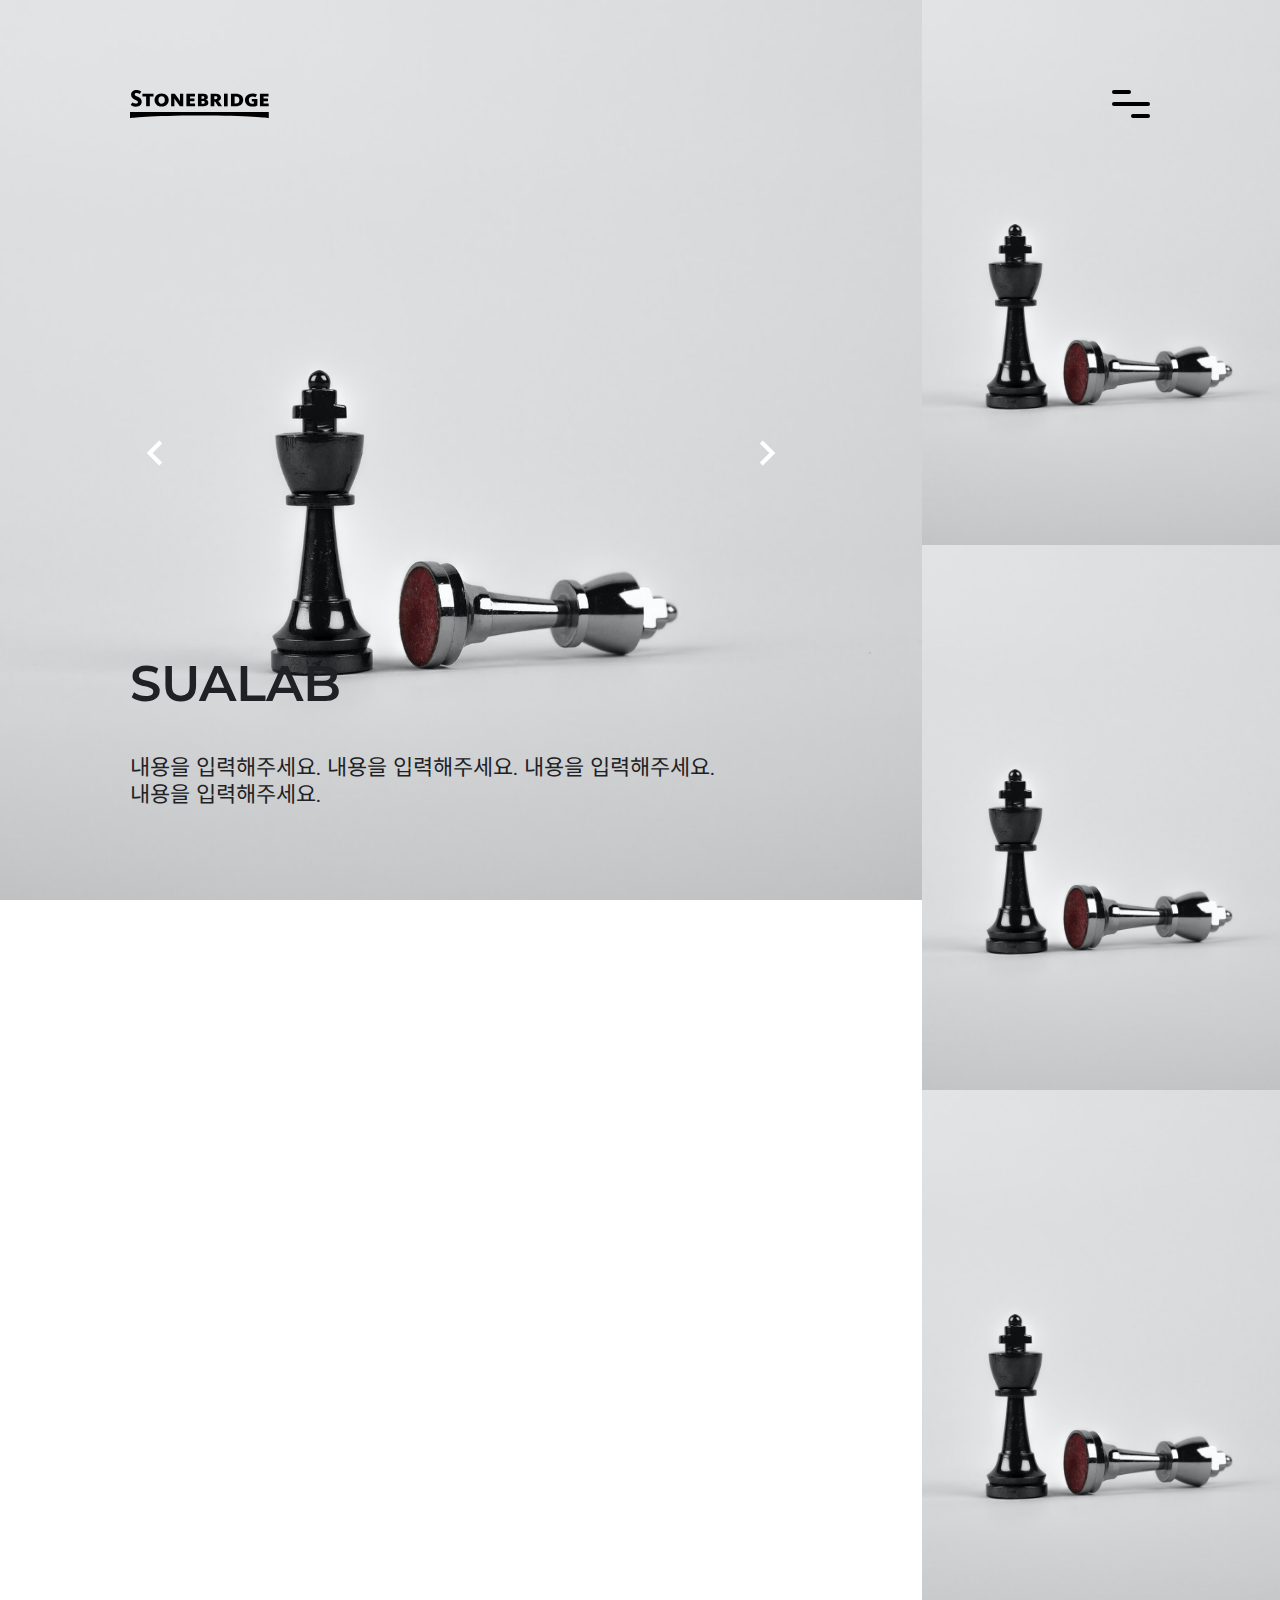
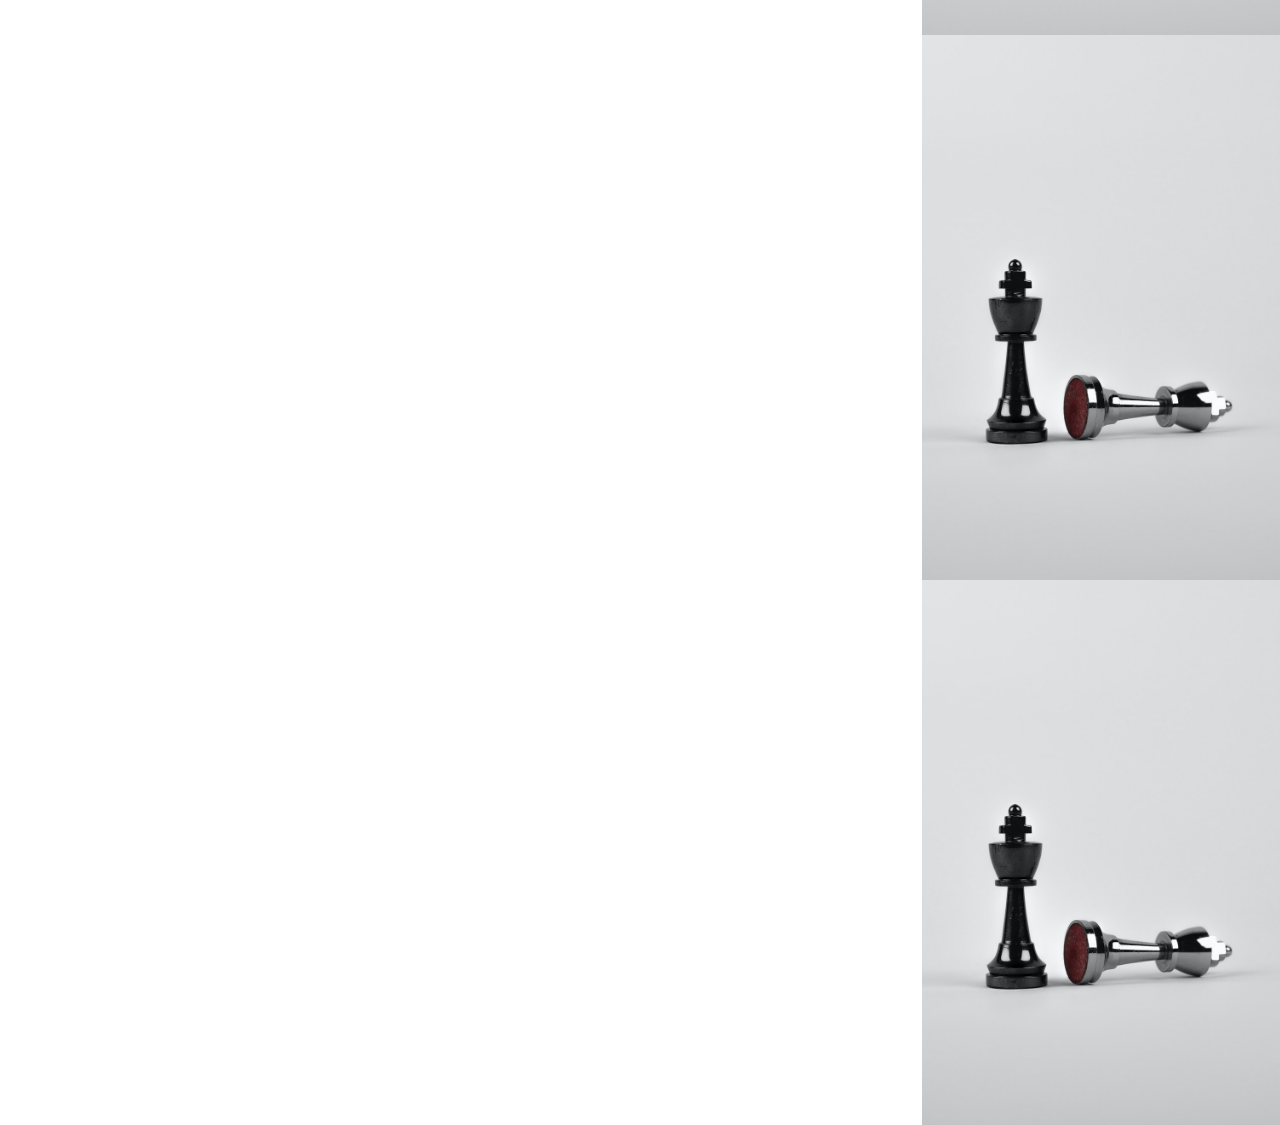
==== index.html @ 0da57773 "Add files via upload" ====
<!DOCTYPE html>
<html lang="en">

<head>
    <meta charset="UTF-8">
    <meta http-equiv="X-UA-Compatible" content="IE=edge">
    <meta name="viewport" content="width=device-width, initial-scale=1.0">
    <title>:: Stonebridge ::</title>
    <!-- font -->
    <link rel="preconnect" href="https://fonts.googleapis.com">
    <link rel="preconnect" href="https://fonts.gstatic.com" crossorigin>
    <link href="https://fonts.googleapis.com/css2?family=Montserrat:ital,wght@0,100;0,200;0,300;0,400;0,500;0,600;0,700;0,800;0,900;1,100;1,200;1,300;1,400;1,500;1,600;1,700;1,800&display=swap" rel="stylesheet">
    <!-- icon -->
    <link href="https://fonts.googleapis.com/css?family=Material+Icons|Material+Icons+Outlined|Material+Icons+Two+Tone|Material+Icons+Round|Material+Icons+Sharp" rel="stylesheet">
    <!-- CSS -->
    <link rel="stylesheet" href="css/default.css">
    <link rel="stylesheet" href="css/common.css">
    <link rel="stylesheet" href="css/style.css">
    <link rel="stylesheet" href="css/media.css">
    <!-- jQuery CDN -->
    <script src="https://ajax.googleapis.com/ajax/libs/jquery/3.4.1/jquery.min.js"></script>
    <script src="js/jquery-ui.min.js"></script>
    <script src="js/main.js"></script>
    <!-- Swiper CDN -->
    <link rel="stylesheet" href="plugin/swiper/swiper.min.css" />
</head>

<body>
    <div class="wrap light-mode">
        <div id="headers"></div>
        <div id="main">
            <div class="fixed-slide swiper-container common-box">
                <div class="swiper-container">
                    <div class="swiper-wrapper">
                        <div class="swiper-slide">
                            <img src="img/mockup_img2.jpg" alt="">
                            <div class="ani-tit">
                                <h1>SUALAB</h1>
                                <p>내용을 입력해주세요. 내용을 입력해주세요. 내용을 입력해주세요. 내용을 입력해주세요.</p>
                            </div>
                            <!-- end ani-tit-->
                        </div>
                        <div class="swiper-slide">
                            <img src="img/mockup_img2.jpg" alt="">
                            <div class="ani-tit">
                                <h1>SUALAB</h1>
                                <p>내용을 입력해주세요. 내용을 입력해주세요. 내용을 입력해주세요. 내용을 입력해주세요.</p>
                            </div>
                            <!-- end ani-tit-->
                        </div>
                        <div class="swiper-slide">
                            <img src="img/mockup_img2.jpg" alt="">
                            <div class="ani-tit">
                                <h1>SUALAB</h1>
                                <p>내용을 입력해주세요. 내용을 입력해주세요. 내용을 입력해주세요. 내용을 입력해주세요.</p>
                            </div>
                            <!-- end ani-tit-->
                        </div>
                        <div class="swiper-slide">
                            <img src="img/mockup_img2.jpg" alt="">
                            <div class="ani-tit">
                                <h1>SUALAB</h1>
                                <p>내용을 입력해주세요. 내용을 입력해주세요. 내용을 입력해주세요. 내용을 입력해주세요.</p>
                            </div>
                            <!-- end ani-tit-->
                        </div>
                        <div class="swiper-slide">
                            <img src="img/mockup_img2.jpg" alt="">
                            <div class="ani-tit">
                                <h1>SUALAB</h1>
                                <p>내용을 입력해주세요. 내용을 입력해주세요. 내용을 입력해주세요. 내용을 입력해주세요.</p>
                            </div>
                            <!-- end ani-tit-->
                        </div>
                    </div>
                    <!-- end swiper-wrapper -->
                    <div class="swiper-button-next"><i class="material-icons">navigate_next</i></div>
                    <div class="swiper-button-prev"><i class="material-icons">chevron_left</i></div>
                    <div class="swiper-pagination"></div>
                </div>
                <!-- end swiper-container -->
            </div>
            <!-- end fixed-slide -->
            <div class="card-news common-box">
                <div class="update-card">
                    <a class="thum-news" href="news_detail.html"><img src="img/mockup_img2.jpg" alt=""></a>
                    <div class="thum-txt">
                        <h1>제목을 입력해주세요. 제목을 입력해주세요. 제목을 입력해주세요. 제목을 입력해주세요.</h1>
                        <p>News - Jun 23, 2021</p>
                    </div>
                    <!-- end thum-txt -->
                </div>
                <!-- end update-card -->
                <div class="update-card">
                    <a class="thum-news" href="news_detail.html"><img src="img/mockup_img2.jpg" alt=""></a>
                    <div class="thum-txt">
                        <h1>제목을 입력해주세요. 제목을 입력해주세요. 제목을 입력해주세요. 제목을 입력해주세요.</h1>
                        <p>News - Jun 23, 2021</p>
                    </div>
                    <!-- end thum-txt -->
                </div>
                <!-- end update-card -->
                <div class="update-card">
                    <a class="thum-news" href="news_detail.html"><img src="img/mockup_img2.jpg" alt=""></a>
                    <div class="thum-txt">
                        <h1>제목을 입력해주세요. 제목을 입력해주세요. 제목을 입력해주세요. 제목을 입력해주세요.</h1>
                        <p>News - Jun 23, 2021</p>
                    </div>
                    <!-- end thum-txt -->
                </div>
                <!-- end update-card -->
                <div class="update-card">
                    <a class="thum-news" href="news_detail.html"><img src="img/mockup_img2.jpg" alt=""></a>
                    <div class="thum-txt">
                        <h1>제목을 입력해주세요. 제목을 입력해주세요. 제목을 입력해주세요. 제목을 입력해주세요.</h1>
                        <p>News - Jun 23, 2021</p>
                    </div>
                    <!-- end thum-txt -->
                </div>
                <!-- end update-card -->
                <div class="update-card">
                    <a class="thum-news" href="news_detail.html"><img src="img/mockup_img2.jpg" alt=""></a>
                    <div class="thum-txt">
                        <h1>제목을 입력해주세요. 제목을 입력해주세요. 제목을 입력해주세요. 제목을 입력해주세요.</h1>
                        <p>News - Jun 23, 2021</p>
                    </div>
                    <!-- end thum-txt -->
                </div>
                <!-- end update-card -->
            </div>
            <!-- end card-news -->
        </div>
    </div>
    <!-- end wrap -->
    <script src="https://unpkg.com/swiper/swiper-bundle.min.js"></script>
    <script>
        $(function() {
            var swiper = new Swiper(".swiper-container", {
                speed: 1000,
                autoplay: {
                    delay: 3000,
                    disableOnInteraction: false,
                },
                pagination: {
                    el: ".swiper-pagination",
                },
                slidesPerView: 1,
                loop: true,
                navigation: {
                    nextEl: ".swiper-button-next",
                    prevEl: ".swiper-button-prev",
                },
                breakpoints: {
                    320: {
                        direction: "horizontal",
                    },
                    1200: {
                        direction: "vertical",
                    }
                }
            });


        });
    </script>
</body>

</html>
---- css/default.css ----
/* default.css */


/*
font-family: 'Montserrat', sans-serif;
font-family: 'Spoqa Han Sans Neo', 'sans-serif';
*/


/*
400px == 41.861rem;
30px == 6.977rem;
23px == 5.349rem;
22px == 5.117rem;
20px == 4.739rem;
19px == 4.419rem;
18px == 4.189rem;
16px == 3.721rem;
14px == 3.256rem;
12px == 2.791rem;
*/

@font-face {
    font-family: 'Spoqa Han Sans Neo';
    font-weight: 700;
    src: url('/font/SpoqaHanSansNeo-Bold.woff') format('woff');
    src: url('/font/SpoqaHanSansNeo-Bold.woff2') format('woff2');
}

@font-face {
    font-family: 'Spoqa Han Sans Neo';
    font-weight: 500;
    src: url('/font/SpoqaHanSansNeo-Medium.woff') format('woff');
    src: url('/font/SpoqaHanSansNeo-Medium.woff2') format('woff2');
}

@font-face {
    font-family: 'Spoqa Han Sans Neo';
    font-weight: 400;
    src: url('/font/SpoqaHanSansNeo-Regular.woff') format('woff');
    src: url('/font/SpoqaHanSansNeo-Regular.woff2') format('woff2');
}

@font-face {
    font-family: 'Spoqa Han Sans Neo';
    font-weight: 300;
    src: url('/font/SpoqaHanSansNeo-Light.woff') format('woff');
    src: url('/font/SpoqaHanSansNeo-Light.woff2') format('woff2');
}

@font-face {
    font-family: 'Spoqa Han Sans Neo';
    font-weight: 100;
    src: url('/font/SpoqaHanSansNeo-Thin.woff') format('woff');
    src: url('/font/SpoqaHanSansNeo-Thin.woff2') format('woff2');
}

* {
    margin: 0;
    padding: 0;
    box-sizing: border-box;
    font-family: 'Montserrat', 'Spoqa Han Sans Neo', sans-serif;
    font-weight: 400;
    font-style: normal;
}

html,
body {
    font-size: 62.5%;
}

body {
    height: 100%;
}

.hidden {
    overflow: hidden;
}

.wrap {
    height: 100%;
}

ul {
    list-style-type: none;
}

a {
    text-decoration: none;
    color: #000;
    outline: none;
}

button {
    display: inline-block;
    vertical-align: middle;
    cursor: pointer;
    background: transparent;
    border: none;
}

input[type="button"] {
    cursor: pointer;
}

input[type="text"],
input[type="password"],
input[type="email"],
input[type="search"],
input[type="image"],
input[type="tel"],
input[type="button"],
input[type="submit"],
textarea {
    -webkit-appearance: none;
    -webkit-border-radius: 0;
    outline: none;
}

input[type="text"]::placeholder,
input[type="tel"]::placeholder {
    color: #868d96;
}

table {
    border-collapse: collapse;
    width: 100%;
    margin: 0 auto;
}

select {
    /*ios대응*/
    -webkit-appearance: none;
    -moz-appearance: none;
    appearance: none;
    /* background: url("../img/select_arrow.png") no-repeat 95% 50%; */
    outline: none;
}

select::-ms-expand {
    /* 기존 화살표 없애기 */
    display: none;
}


/* align */

.align-left {
    text-align: left !important;
}

.align-center {
    text-align: center !important;
}

.align-right {
    text-align: right !important;
}

.align-middle {
    vertical-align: middle !important;
}

.align-top {
    vertical-align: top !important;
}

.align-bottom {
    vertical-align: bottom !important;
}


/* display */

.block {
    display: block
}

.in-block {
    display: inline-block;
}


/* width */

.width-10 {
    width: 10% !important;
}

.width-15 {
    width: 15% !important;
}

.width-20 {
    width: 20% !important;
}

.width-25 {
    width: 25% !important;
}

.width-30 {
    width: 30% !important;
}

.width-35 {
    width: 35% !important;
}

.width-40 {
    width: 40% !important;
}

.width-45 {
    width: 45% !important;
}

.width-50 {
    width: 50% !important;
}

.width-55 {
    width: 55% !important;
}

.width-60 {
    width: 60% !important;
}

.width-65 {
    width: 65% !important;
}

.width-70 {
    width: 70% !important;
}

.width-75 {
    width: 75% !important;
}

.width-80 {
    width: 80% !important;
}

.width-85 {
    width: 85% !important;
}

.width-90 {
    width: 90% !important;
}

.width-95 {
    width: 95% !important;
}

.width-100 {
    width: 100% !important;
}


/* font-style */

.font-normal {
    font-weight: normal;
}

.font-bold {
    font-weight: bold;
}

.font-0 {
    font-size: 0;
}

.bg-img {
    display: inline-block;
    background-position: center;
    background-repeat: no-repeat;
    background-size: 100% 100%;
}

img {
    max-width: 100%;
    height: auto;
}

.clear {
    clear: both;
}
---- css/common.css ----
/* common.css */

.content {
    padding: 145px 130px 200px 130px;
    z-index: 1;
}

.user-setting {
    font-size: 0;
    margin-bottom: 85px;
    border: 1px solid #3d5bdc;
    z-index: 2;
}

.user-setting .searchBox {
    display: inline-block;
    vertical-align: middle;
    width: calc(100% - 280px);
    position: relative;
    border-right: 1px solid #3d5bdc;
}

.user-setting .searchBox input[type="search"] {
    width: 100%;
    border: none;
    font-size: 1.6rem;
    font-weight: 600;
    padding: 20px 54px;
    background: transparent;
}

.user-setting .searchBox input[type="search"]::placeholder {
    color: #3d5bdc;
}

.user-setting .searchBox .search-icon {
    display: inline-block;
    position: absolute;
    top: 50%;
    left: 20px;
    transform: translateY(-50%);
    color: #3d5bdc;
    cursor: pointer;
}

.user-setting .cateBox {
    display: inline-block;
    vertical-align: middle;
    width: 280px;
    position: relative;
    z-index: 3;
}

.cateBox .placeholder {
    position: relative;
    cursor: pointer;
}

.cateBox.on .placeholder {
    background: #f4f6fa;
}

.cateBox .placeholder p {
    font-size: 1.6rem;
    font-weight: 600;
    padding: 20px;
}

.cateBox .placeholder .arrow-down {
    display: inline-block;
    position: absolute;
    top: 50%;
    right: 24px;
    transform: translateY(-50%);
}

.cateBox .depth01 {
    position: absolute;
    top: 70px;
    width: 100%;
    max-height: 0;
    overflow: hidden;
    background: #fff;
    transition: ease .4s;
    box-shadow: 0 2px 6px 0 rgba(0, 13, 57, 0.16);
}

.cateBox .depth01.slide {
    max-height: 800px;
}

.cateBox .depth01>li>p {
    padding: 0 20px;
    position: relative;
    background: #3d5bdc;
}

.cateBox .depth01>li>p a {
    display: block;
    font-size: 1.4rem;
    font-weight: 600;
    padding: 20px 0;
    color: #fff;
    border-bottom: 1px solid #fff;
}

.cateBox .depth01>li:last-child>p a {
    border-bottom: none;
}

.cateBox .depth01>li>p .depth01-arrow {
    position: absolute;
    top: 50%;
    right: 24px;
    transform: translateY(-50%);
}

.cateBox .depth02 {
    max-height: 0;
    overflow: hidden;
    transition: ease .4s;
}

.cateBox .depth02.slide {
    max-height: 600px;
}

.cateBox .depth02>li {
    background: #fff;
    border-bottom: 1px solid #dadce0;
}

.cateBox .depth02>li:last-child {
    border-bottom: none;
}

.cateBox .depth02>li input[type="checkbox"] {
    display: none;
}

.cateBox .depth02>li input[type="checkbox"]+label::after {
    content: "";
    display: inline-block;
    vertical-align: middle;
    width: 20px;
    height: 20px;
    border-radius: 50%;
    border: 1px solid #dadce0;
}

.cateBox .depth02>li input[type="checkbox"]:checked+label::after {
    background-image: url("../img/checked.svg");
    border: none;
    background-repeat: no-repeat;
    background-size: 100% 100%;
}

.cateBox .depth02>li label span {
    font-size: 1.4rem;
    font-weight: 600;
    color: #5f6368;
    display: inline-block;
    vertical-align: middle;
    width: calc(100% - 46px);
    padding: 20px;
}

.cateBox .depth02>li input[type="checkbox"]:checked+label span {
    color: #3d5bdc;
}

.more-btn {
    text-align: center;
    width: 200px;
    margin: 135px auto 0 auto;
    cursor: pointer;
}

.more-btn p {
    font-size: 18px;
    font-weight: 600;
    margin-bottom: 20px;
    transition: .3s ease;
}

.more-btn:hover p {
    font-size: 20px;
    font-weight: bolder;
}

.more-btn:hover img {
    transform: scale(1.2);
}

.popup {
    position: fixed;
    top: 0;
    right: -100%;
    bottom: 0;
    width: 100%;
    height: 100%;
    z-index: 4;
}

.popup .zoom-img {
    display: block;
    width: 100%;
    height: 100%;
    object-fit: cover;
}

.popup .fixed-element .brief-info {
    position: absolute;
    bottom: 342px;
    left: 130px;
}

.popup .fixed-element .brief-info p {
    font-family: 'Spoqa Han Sans Neo';
    color: #fff;
    font-size: 2.4rem;
    line-height: 1.7;
    opacity: 0;
}

.popup .fixed-element .brief-info p.ani {
    animation: element_ani02 2s;
    -moz-animation: element_ani02 2s;
    -webkit-animation: element_ani02 2s;
    -o-animation: element_ani02 2s;
    animation-delay: 1s;
    -webkit-animation-delay: 1s;
    animation-fill-mode: forwards;
}

@keyframes element_ani02 {
    from {
        transform: translateX(200px);
        opacity: 0;
    }
    to {
        transform: translateX(0);
        opacity: 1;
    }
}

.popup .fixed-element .brief-info .cm-name {
    font-weight: bold;
}

.popup .fixed-element .brief-info .position {
    font-weight: 400;
}

.popup .fixed-element h1 {
    position: absolute;
    bottom: 374px;
    right: 98px;
    font-family: 'Spoqa Han Sans Neo';
    color: #fff;
    font-size: 3rem;
    font-weight: bold;
    opacity: 0;
}

.popup .fixed-element h1.ani {
    animation: element_ani01 2s;
    -moz-animation: element_ani01 2s;
    -webkit-animation: element_ani01 2s;
    -o-animation: element_ani01 2s;
    animation-delay: .2s;
    -webkit-animation-delay: .2s;
    animation-fill-mode: forwards;
}

@keyframes element_ani01 {
    from {
        transform: translateY(100px);
        opacity: 0;
    }
    to {
        transform: translateY(0);
        opacity: 1;
    }
}
---- css/style.css ----
/* header */

header {
    width: 100%;
    z-index: 999;
    position: fixed;
}

header .logo {
    position: absolute;
    top: 90px;
    left: 130px;
    z-index: 20;
}

header svg {
    fill: #fff;
}

header .back-btn {
    display: none;
    position: absolute;
    top: 90px;
    left: 130px;
    z-index: 20;
    cursor: pointer;
}

header .back-btn i {
    font-size: 3.7rem;
    color: #fff;
}

.menu-btn {
    position: absolute;
    top: 90px;
    right: 130px;
    z-index: 20;
}

.menu-btn .con {
    cursor: pointer;
    display: inline-block;
    width: 36px;
}

.menu-btn .bar {
    display: block;
    background: #fff;
    height: 4px;
    border-radius: 2px;
}

.menu-btn .top {
    width: 19px;
    float: left;
    margin-bottom: 8px;
}

.menu-btn .middle {
    width: 38px;
    clear: both;
}

.menu-btn .bottom {
    width: 19px;
    float: right;
    margin-top: 8px;
}

.menu-btn .con {
    width: auto;
    margin: 0 auto;
    -webkit-transition: all .7s ease;
    -moz-transition: all .7s ease;
    -ms-transition: all .7s ease;
    -o-transition: all .7s ease;
    transition: all .7s ease;
}

.menu-btn .middle {
    margin: 0 auto;
}

.menu-btn .bar {
    -webkit-transition: all .5s ease;
    -moz-transition: all .5s ease;
    -ms-transition: all .5s ease;
    -o-transition: all .5s ease;
    transition: all .5s ease;
}

.menu-btn.close .bar {
    background: #000;
}

.menu-btn.close .top {
    width: 38px;
    -webkit-transform: translateY(12px) rotateZ(45deg);
    -moz-transform: translateY(12px) rotateZ(45deg);
    -ms-transform: translateY(12px) rotateZ(45deg);
    -o-transform: translateY(12px) rotateZ(45deg);
    transform: translateY(12px) rotateZ(45deg);
}

.menu-btn.close .bottom {
    width: 38px;
    -webkit-transform: translateY(-12px) rotateZ(-45deg);
    -moz-transform: translateY(-12px) rotateZ(-45deg);
    -ms-transform: translateY(-12px) rotateZ(-45deg);
    -o-transform: translateY(-12px) rotateZ(-45deg);
    transform: translateY(-12px) rotateZ(-45deg);
}

.menu-btn.close .middle {
    opacity: 0;
}

#open-menu {
    display: none;
    background: #fff;
    position: fixed;
    top: 0;
    left: 0;
    bottom: 0;
    right: 0;
    width: 100%;
    height: 100%;
    z-index: 5;
}

#open-menu .inner-content {
    width: 800px;
    position: absolute;
    top: 120px;
    left: 50%;
    transform: translateX(-50%);
}

#open-menu .gnb-menu {
    margin-bottom: 62px;
}

#open-menu .gnb-menu a {
    color: #000;
    font-weight: bold;
    display: block;
    animation: transUp_ani 1s;
    -moz-animation: transUp_ani 1s;
    -webkit-animation: transUp_ani 1s;
    -o-animation: transUp_ani 1s;
    font-size: 10rem;
    animation-fill-mode: forwards;
}

@keyframes transUp_ani {
    from {
        transform: translateY(120px);
        opacity: 0;
    }
    to {
        transform: translateY(0);
        opacity: 1;
    }
}

#open-menu .gnb-menu a:hover {
    color: #3d5bdc;
}

#open-menu .contact-us {
    border-top: 1px solid #000;
    font-size: 0;
}

#open-menu .contact-us li {
    display: inline-block;
    vertical-align: middle;
    width: 50%;
    color: #000;
    padding: 30px 0;
    border-bottom: 1px solid #000;
    animation: move_ani01 1s;
    -moz-animation: move_ani01 1s;
    -webkit-animation: move_ani01 1s;
    -o-animation: move_ani01 1s;
    /* animation-delay: .5s; */
    /* -webkit-animation-delay: .5s; */
    animation-fill-mode: forwards;
    opacity: 0;
}

@keyframes move_ani01 {
    from {
        transform: translateX(400px);
        opacity: 0;
    }
    to {
        transform: translateX(0);
        opacity: 1;
    }
}

#open-menu .contact-us li a {
    font-size: 2.8rem;
    font-weight: 600;
}

#open-menu .contact-us li a:hover {
    color: #3d5bdc;
}

#open-menu .screen-mode {
    padding-top: 30px;
    display: inline-block;
    cursor: pointer;
    perspective: 1000px;
    animation: move_ani02 1s;
    -moz-animation: move_ani02 1s;
    -webkit-animation: move_ani02 1s;
    -o-animation: move_ani02 1s;
    animation-delay: .5s;
    -webkit-animation-delay: .5s;
    animation-fill-mode: forwards;
    opacity: 0;
}

@keyframes move_ani02 {
    from {
        transform: translateX(400px);
        opacity: 0;
    }
    to {
        transform: translateX(0);
        opacity: 1;
    }
}

#open-menu .screen-mode i {
    display: inline-block;
    vertical-align: top;
    font-size: 2.6rem;
}

#open-menu .screen-mode .flip-box {
    width: 150px;
    height: 32px;
    position: relative;
    transform-style: preserve-3d;
    transform: rotateY(0deg);
    transition: .5s;
    display: inline-block;
    vertical-align: top;
}

#open-menu .screen-mode .flip-box p {
    font-size: 2.4rem;
    font-weight: 600;
    position: absolute;
    width: 100%;
    height: 100%;
    backface-visibility: hidden;
    background: #fff;
}

#open-menu .screen-mode .flip-box .back-mode {
    transform: rotateX(180deg);
}

#open-menu .screen-mode.change .flip-box {
    transform: rotateX(-180deg);
}


/* header : fill-change */

.fill-change .logo {
    display: none;
}

.fill-change .back-btn {
    display: block;
}

.fill-change .back-btn i {
    color: #000;
}

.fill-change .menu-btn .bar {
    background: #000;
}


/* header : light-mode */

.light-mode .logo svg {
    fill: #000;
}

.light-mode .menu-btn .bar {
    background: #000;
}


/* footer */

footer {
    padding: 20px 130px;
    background: #f4f6fa;
    font-size: 0;
}

footer .foot-info {
    display: inline-block;
    vertical-align: middle;
    width: calc(100% - 308px);
    padding-right: 20px;
}

footer .f-logo {
    display: inline-block;
    vertical-align: middle;
    width: 125px;
}

footer .f-logo svg {
    width: 100%;
    fill: #5f6368;
}

footer .copyright {
    display: inline-block;
    vertical-align: middle;
    font-weight: 600;
    font-size: 1.4rem;
    color: #5f6368;
    margin-left: 33px;
}

footer .wsite-link {
    display: inline-block;
    vertical-align: middle;
    width: 308px;
    cursor: pointer;
    position: relative;
    background: #fff;
    border: 1px solid #dadce0;
    transition: all .3s ease-in-out;
}

footer .wsite-link:hover {
    background: #3d5bdc;
    border: 1px solid #3d5bdc;
}

footer .wsite-link a {
    display: block;
    width: 100%;
    font-size: 1.4rem;
    font-weight: 600;
    padding: 16px 50px 16px 24px;
    color: #5f6368;
    transition: all .3s ease-in-out;
}

footer .wsite-link:hover a {
    color: #fff;
}

footer .wsite-link i {
    position: absolute;
    top: 50%;
    right: 25px;
    transform: translateY(-50%);
    color: #5f6368;
    font-size: 2rem;
    transition: all .3s ease-in-out;
}

footer .wsite-link:hover i {
    color: #fff;
}


/* style.css */

.visual-area {
    height: 1080px;
    background: #b1b1b1;
    position: relative;
}

.visual-area h1 {
    position: absolute;
    color: #fff;
    font-size: 10rem;
    font-weight: 600;
    top: 280px;
    left: 130px;
}


/* index */

#main {
    font-size: 0;
}

#main .common-box {
    display: inline-block;
    vertical-align: top;
    position: relative;
}

#main img {
    width: 100%;
    height: 100%;
    object-fit: cover;
}

#main .fixed-slide {
    width: 72%;
    height: 100%;
    position: fixed;
}

#main .fixed-slide .swiper-container {
    height: 100%;
}

#main .fixed-slide .swiper-slide .ani-tit {
    position: absolute;
    left: 130px;
    bottom: 92px;
    width: 600px;
}

#main .fixed-slide .swiper-slide .ani-tit h1 {
    font-size: 5rem;
    color: #202124;
    font-weight: 600;
    margin-bottom: 40px;
}

#main .fixed-slide .swiper-slide-active .ani-tit h1 {
    opacity: 0;
    animation: opa_ani01 3s;
    -moz-animation: opa_ani01 3s;
    -webkit-animation: opa_ani01 3s;
    -o-animation: opa_ani01 3s;
    animation-delay: .5s;
    -webkit-animation-delay: .5s;
    animation-fill-mode: forwards;
}

@keyframes opa_ani01 {
    from {
        opacity: 0;
    }
    to {
        opacity: 1;
    }
}

#main .fixed-slide .swiper-slide .ani-tit p {
    font-size: 2.2rem;
    color: #202124;
}

#main .fixed-slide .swiper-slide-active .ani-tit p {
    opacity: 0;
    animation: opa_ani02 3s;
    -moz-animation: opa_ani02 3s;
    -webkit-animation: opa_ani02 3s;
    -o-animation: opa_ani02 3s;
    animation-delay: .5s;
    -webkit-animation-delay: .5s;
    animation-fill-mode: forwards;
}

@keyframes opa_ani02 {
    from {
        opacity: 0;
    }
    to {
        opacity: 1;
    }
}

#main .fixed-slide:hover .swiper-button-next i,
#main .fixed-slide:hover .swiper-button-prev i {
    opacity: 1;
}

#main .card-news {
    width: 28%;
    float: right;
}

#main .card-news .update-card {
    height: 545px;
    position: relative;
}

#main .card-news .update-card .thum-news {
    display: block;
    height: 100%;
    overflow: hidden;
}

#main .card-news .update-card img {
    transition: all .5s ease;
}

#main .card-news .update-card:hover img {
    transform: scale(1.2);
}

#main .card-news .update-card .thum-txt {
    position: absolute;
    bottom: 50px;
    padding: 0 50px;
}

#main .card-news .update-card .thum-txt h1 {
    font-family: 'Spoqa Han Sans Neo';
    font-weight: 500;
    color: #202124;
    font-size: 1.8rem;
    margin-bottom: 30px;
    opacity: 0;
    transition: all .7s ease;
}

#main .card-news .update-card:hover .thum-txt h1 {
    opacity: 1;
}

#main .card-news .update-card .thum-txt p {
    font-size: 1.8rem;
    color: #909090;
    transition: all .7s ease;
    opacity: 0;
}

#main .card-news .update-card:hover .thum-txt p {
    opacity: 1;
}


/* partner */

#partner .tb-detail {
    display: table;
    width: 100%;
    height: 120px;
    border: 1px solid #dadce0;
    font-size: 0;
    margin-bottom: 24px;
    cursor: pointer;
}

#partner .tb-detail:hover {
    border: 1px solid #3d5bdc;
    box-shadow: 0 2px 6px 0 rgba(0, 13, 57, 0.16);
}

#partner .tb-detail .cm-box {
    display: table-cell;
    vertical-align: middle;
    height: 100%;
    border-right: 1px solid #dadce0;
}

#partner .tb-detail:hover .cm-box {
    border-right: 1px solid #3d5bdc;
}

#partner .tb-detail .cm-box:last-child {
    border-right: 0;
}

#partner .tb-detail .tb-logo {
    width: 410px;
    text-align: center;
}

#partner .tb-detail .tb-tit {
    width: calc(100% - 970px);
}

#partner .tb-detail .tb-tit p {
    font-size: 1.8rem;
    padding: 0 40px;
}

#partner .tb-detail:hover .tb-tit p {
    color: #3d5bdc;
}

#partner .tb-detail .tb-cate {
    text-align: center;
    width: 560px;
}

#partner .tb-detail .tb-cate ul {
    font-size: 0;
    width: 100%;
    display: flex;
}

#partner .tb-detail .tb-cate li {
    flex: 1;
    font-size: 1.8rem;
    line-height: 120px;
    font-weight: 600;
    border-right: 1px solid #dadce0;
}

#partner .tb-detail:hover .tb-cate li {
    border-right: 1px solid #3d5bdc;
    color: #3d5bdc;
}

#partner .tb-detail .tb-cate li:last-child {
    border-right: 0;
}


/* crew */

#crew {
    padding: 200px 120px;
}

.crewArea {
    display: flex;
    flex-wrap: wrap;
}

#crew .crew-box {
    flex-basis: 33.3%;
    padding: 0 10px;
    margin-bottom: 20px;
}

#crew .crew-box .inner-box {
    position: relative;
    overflow: hidden;
    height: 320px;
}

#crew .crew-box img {
    display: block;
    height: 100%;
    object-fit: cover;
    transition: all .5s ease;
}

#crew .crew-box:hover img {
    transform: scale(1.2);
}

#crew .crew-box .crew-info {
    position: absolute;
    top: 0;
    left: 0;
    width: 100%;
    height: 100%;
    opacity: 0;
    transition: all .7s ease;
}

#crew .crew-box:hover .crew-info {
    opacity: 1;
}

#crew .crew-box .crew-nm {
    position: absolute;
    font-size: 1.8rem;
    top: 26px;
    left: 30px;
    color: #fff;
}

#crew .crew-box ul {
    position: absolute;
    bottom: 26px;
    left: 50%;
    transform: translateX(-50%);
    width: 100%;
    padding: 0 30px;
    font-size: 0;
}

#crew .crew-box ul li {
    font-family: 'Spoqa Han Sans Neo';
    font-weight: 400;
    border-top: 1px solid #fff;
    display: inline-block;
    vertical-align: middle;
    width: 50%;
    font-size: 1.4rem;
    padding-top: 10px;
    color: #fff;
}


/* news */

#news {
    padding: 140px 60px 200px 60px;
}

#news .tab-menu {
    position: relative;
    display: inline-block;
    text-align: center;
    width: auto;
    margin: 0 auto 100px auto;
    font-size: 0;
}

#news .tab-menu li {
    display: inline-block;
}

#news .tab-menu li a {
    display: block;
    color: #5f6368;
    font-size: 30px;
    font-weight: 600;
    padding-bottom: 5px;
}

#news .tab-menu li:nth-child(2) a {
    margin: 0 30px;
}

#news .tab-menu li.on a {
    color: #3d5bdc;
    border-bottom: 5px solid #3d5bdc;
}

#news .tab-menu li:hover a {
    color: #3d5bdc;
}

#news .tab-menu .bar {
    position: absolute;
    height: 5px;
    width: 0;
    background: #3d5bdc;
    left: 0;
    bottom: 0;
    transition: all 0.3s ease;
}

#news .tab-menu li:nth-child(1):hover~.bar {
    left: 0;
    width: 85px;
}

#news .tab-menu li:nth-child(2):hover~.bar {
    left: 42%;
    width: 30px;
}

#news .tab-menu li:nth-child(3):hover~.bar {
    left: 64%;
    width: 102px;
}

#news .update {
    display: flex;
    flex-wrap: wrap;
}

#news .update .post-box {
    flex-basis: 33.3%;
    padding: 0 70px;
    margin-bottom: 160px;
}

#news .update .post-box a {
    display: block;
    height: 460px;
    overflow: hidden;
}

#news .update .post-box img {
    display: block;
    width: 100%;
    height: 100%;
    object-fit: cover;
    transition: all .5s ease;
}

#news .update .post-box a:hover img {
    transform: scale(1.2);
}

#news .update .post-box h1 {
    margin: 30px 0 110px 0;
    font-size: 3rem;
    font-weight: 500;
    display: -webkit-box;
    white-space: normal;
    overflow: hidden;
    text-overflow: ellipsis;
    height: 150px;
    line-height: 1.6;
    word-break: break-word;
    -webkit-line-clamp: 3;
    -webkit-box-orient: vertical;
}

#news .update .post-box p {
    font-size: 3rem;
    font-weight: 500;
    color: #909090;
}

#news .more-btn {
    margin-top: 0;
}


/* news_detail */

.news-visual {
    height: 1420px;
    position: relative;
}

.news-visual .thum-tit {
    position: absolute;
    top: 380px;
    left: 50%;
    transform: translateX(-50%);
    max-width: 1200px;
    width: 100%;
}

.news-visual .thum-tit h1 {
    font-size: 7.2rem;
    font-weight: 500;
    margin-bottom: 54px;
}

.news-visual .thum-tit p {
    font-size: 2.5rem;
    font-weight: 500;
    color: #909090;
}

.news-visual .dt-zoom {
    position: absolute;
    bottom: 0;
    width: 100%;
    height: 600px;
    object-fit: cover;
}

#news.detail {
    padding: 90px 0 200px;
}

#news .dt-form {
    max-width: 1200px;
    width: 100%;
    margin: 0 auto;
}

#news .dt-form p {
    font-size: 2.4rem;
    line-height: 42px;
}


/* contact */

#contact {
    position: relative;
}

#contact .inner-contact {
    position: absolute;
    top: 130px;
    left: 50%;
    transform: translateX(-50%);
    width: 100%;
}

#contact .inner-contact h1 {
    margin-bottom: 40px;
}

#contact .inner-contact h1 marquee {
    font-weight: bolder;
    font-size: 40rem;
}

#contact .inner-contact .contact-info {
    max-width: 800px;
    width: 100%;
    margin: 0 auto;
    margin-bottom: 200px;
}

#contact .inner-contact table {
    width: 100%;
}

#contact .inner-contact table th,
#contact .inner-contact table td {
    font-size: 2.4rem;
    color: #202124;
    padding: 20px 0 40px 0;
    border-top: 1px solid #000;
    text-align: left;
}

#contact .inner-contact table th {
    font-weight: 500;
}

#contact .inner-contact table td a {
    font-weight: bold;
}


/* stewwardship */

#stewardship {
    padding: 380px 0 240px 0;
    max-width: 1200px;
    width: 100%;
    margin: 0 auto;
}

#stewardship .head {
    padding-bottom: 100px;
    border-bottom: 2px solid #000;
}

#stewardship .ste-content {
    padding-top: 50px;
}

#stewardship .first-paga p {
    padding-bottom: 50px;
}

#stewardship .first-paga h2 {
    padding-bottom: 20px;
}

#stewardship .margi {
    padding-bottom: 50px;
    border-bottom: 1px solid #f2f2f2;
}

#stewardship .margi:last-child {
    border-bottom: none;
}

#stewardship h1,
#stewardship h2,
#stewardship h3,
#stewardship p {
    color: #202020;
}

#stewardship h1 {
    font-size: 3.6rem;
    font-weight: 600;
}

#stewardship h2 {
    font-size: 2rem;
    font-weight: 600;
}

#stewardship h3 {
    font-family: 'Spoqa Han Sans Neo';
    font-size: 1.4rem;
    font-weight: 600;
    padding: 45px 0 20px 0;
}

#stewardship p {
    font-family: 'Spoqa Han Sans Neo';
    font-weight: normal;
    font-size: 1.6rem;
    line-height: 2.25;
}
---- css/media.css ----
/* media.css */

@media only screen and (min-width:320px) and (max-width: 360px) {
    html {
        font-size: 26.875%;
    }
}

@media only screen and (min-width:361px) and (max-width: 375px) {
    html {
        font-size: 26.875%;
    }
}

@media only screen and (max-width: 412px) {
    html {
        font-size: 26.875%;
    }
}

@media only screen and (max-width: 640px) {
    html {
        font-size: 26.875%;
    }
}

@media only screen and (max-width: 768px) {
    html {
        font-size: 26.875%;
    }
}

@media only screen and (max-width: 1024px) {
    html {
        font-size: 26.875%;
    }
}

@media only screen and (max-width: 1199px) {
    html {
        font-size: 26.875%;
    }
    .content {
        padding: 40px 30px;
    }
    .visual-area {
        width: 100%;
        height: 100vh;
    }
    .visual-area h1 {
        top: 155px;
        left: 50%;
        transform: translateX(-50%);
    }
    /* header */
    header {
        padding-top: 0;
    }
    header .back-btn {
        top: 15px;
        left: 15px;
    }
    header .back-btn i {
        font-size: 6.85rem;
        font-weight: 600;
    }
    header .logo {
        top: 15px;
        left: 15px;
    }
    header .menu-btn {
        top: 15px;
        right: 15px;
    }
    .menu-btn .top {
        width: 17px;
        margin-bottom: 6px;
    }
    .menu-btn .middle {
        width: 34px;
    }
    .menu-btn .bottom {
        width: 17px;
        margin-top: 6px;
    }
    .menu-btn.close .top {
        width: 34px;
        -webkit-transform: translateY(10px) rotateZ(45deg);
        -moz-transform: translateY(10px) rotateZ(45deg);
        -ms-transform: translateY(10px) rotateZ(45deg);
        -o-transform: translateY(10px) rotateZ(45deg);
        transform: translateY(10px) rotateZ(45deg);
    }
    .menu-btn.close .bottom {
        width: 34px;
        -webkit-transform: translateY(-10px) rotateZ(-45deg);
        -moz-transform: translateY(-10px) rotateZ(-45deg);
        -ms-transform: translateY(-10px) rotateZ(-45deg);
        -o-transform: translateY(-10px) rotateZ(-45deg);
        transform: translateY(-10px) rotateZ(-45deg);
    }
    #open-menu .inner-content {
        margin-top: 130px;
        padding: 0 42px;
        width: 100%;
        position: static;
        top: unset;
        left: unset;
        transform: translate(0, 0);
    }
    #open-menu .gnb-menu {
        margin-bottom: 50px;
    }
    #open-menu .contact-us {
        border-bottom: 1px solid #000;
        padding: 20px 0;
    }
    #open-menu .contact-us li {
        display: block;
        width: 100%;
        border-bottom: none;
        padding: 10px 0;
    }
    #open-menu .contact-us li a {
        font-size: 4.189rem;
    }
    #open-menu .screen-mode .flip-box {
        width: 95px;
        height: 22px;
    }
    #open-menu .screen-mode .flip-box p {
        font-size: 3.721rem;
    }
    #open-menu .screen-mode i {
        font-size: 4.189rem;
    }
    /* footer */
    footer {
        padding: 0;
    }
    footer .foot-info {
        width: 100%;
        font-size: 0;
        padding: 30px 30px 37.5px 30px;
    }
    footer .f-logo {
        width: 50%;
        display: inline-block;
        vertical-align: top;
    }
    footer .f-logo svg {
        width: 87px;
    }
    footer .copyright {
        width: 50%;
        margin-left: 0;
        font-size: 2.791rem;
    }
    footer .wsite-link {
        width: 100%;
        background: transparent;
        border: none;
    }
    footer .wsite-link:hover {
        border: none;
    }
    footer .wsite-link a {
        color: #3d5bdc;
        font-size: 3.256rem;
        background: none;
        border: none;
        border-top: 1px solid #dadce0;
        padding: 20px 30px;
    }
    footer .wsite-link i {
        color: #3d5bdc;
        font-size: 4.739rem;
    }
    /* common */
    .user-setting {
        margin-bottom: 10px;
    }
    .user-setting .searchBox {
        width: 100%;
        border-right: none;
        border-bottom: 1px solid #3d5bdc;
    }
    .user-setting .searchBox input[type="search"] {
        font-size: 3.721rem;
    }
    .user-setting .cateBox {
        width: 100%;
    }
    .cateBox .placeholder p {
        font-size: 3.721rem;
    }
    .cateBox .depth01>li>p a {
        font-size: 3.256rem;
    }
    .cateBox .depth02>li label span {
        font-size: 3.256rem;
    }
    /* popup */
    .popup .fixed-element .brief-info {
        bottom: 77px;
        left: 0;
        width: 100%;
        padding: 0 40px;
    }
    .popup .fixed-element .brief-info p {
        font-size: 2.791rem;
    }
    .popup .fixed-element h1 {
        bottom: 200px;
        left: 0;
        width: 100%;
        padding: 0 40px;
        font-size: 4.419rem;
    }
    /* index */
    #main {
        position: relative;
        overflow: hidden;
    }
    #main .fixed-slide {
        display: block;
        width: 100%;
        height: 600px;
        position: relative;
    }
    #main .fixed-slide .swiper-slide {
        height: 100%;
    }
    .swiper-button-next,
    .swiper-button-prev {
        display: none !important;
    }
    #main .fixed-slide .swiper-slide .ani-tit {
        left: 0;
        bottom: 60px;
        padding: 0 40px;
        width: 100%;
    }
    #main .fixed-slide .swiper-slide .ani-tit h1 {
        font-size: 6.977rem;
        margin-bottom: 30px;
    }
    #main .fixed-slide .swiper-slide .ani-tit p {
        font-size: 4.189rem;
    }
    #main .card-news {
        width: 100%;
        display: block;
        position: static;
        padding: 40px;
    }
    #main .card-news .update-card {
        height: 100%;
    }
    #main .card-news .update-card .thum-news {
        margin-bottom: 20px;
    }
    #main .card-news .update-card img {
        height: 280px;
    }
    #main .card-news .update-card .thum-txt {
        position: static;
        bottom: unset;
        padding: 0;
        margin-bottom: 90px;
    }
    #main .card-news .update-card .thum-txt h1 {
        opacity: 1;
        transition: unset;
        font-size: 5.349rem;
        margin-bottom: 40px;
    }
    #main .card-news .update-card .thum-txt p {
        opacity: 1;
        transition: unset;
        font-size: 2.791rem;
    }
    /* partner */
    #partner .tb-detail {
        margin-bottom: 20px;
        height: 80px;
    }
    #partner .tb-detail .cm-box {
        border-right: none;
    }
    #partner .tb-detail:hover .cm-box {
        border-right: none;
    }
    #partner .tb-detail .tb-logo {
        width: 100%;
    }
    #partner .tb-detail .tb-tit {
        display: none;
    }
    #partner .tb-detail .tb-cate {
        display: none;
    }
    /* crew */
    #crew {
        padding: 40px;
    }
    .crewArea {
        display: block;
    }
    #crew .crew-box {
        width: 100%;
        padding: 0;
        margin-bottom: 45px;
    }
    #crew .crew-box .crew-info {
        opacity: 1;
    }
    /* news */
    #news {
        padding: 40px;
    }
    #news .tab-menu {
        display: none;
    }
    #news .update {
        display: block;
    }
    #news .update .post-box {
        width: 100%;
        padding: 0;
        margin-bottom: 90px;
    }
    #news .update .post-box img {
        width: 100%;
        height: 460px;
        object-fit: cover;
    }
    #news .update .post-box h1 {
        margin: 25px 0 0 0;
        font-size: 5.349rem;
        height: 108px;
        line-height: 1.48;
    }
    #news .update .post-box p {
        font-size: 2.8rem;
    }
    /* news_detail */
    .news-visual {
        height: 686px;
    }
    .news-visual .thum-tit {
        top: 345px;
        max-width: 100%;
        padding: 0 40px;
    }
    .news-visual .thum-tit h1 {
        font-size: 5.85rem;
        margin-bottom: 50px;
    }
    .news-visual .thum-tit p {
        font-size: 3.488rem;
    }
    .news-visual .dt-zoom {
        height: 113px;
    }
    #news.detail {
        padding: 50px 0 120px 0;
    }
    #news .dt-form {
        max-width: 100%;
        padding: 0 40px;
    }
    #news .dt-form p {
        font-size: 3.488rem;
        line-height: 1.6;
    }
    /* stewardship */
    #stewardship {
        padding: 345px 40px 120px;
        max-width: 100%;
    }
    #stewardship .head {
        padding-bottom: 35px;
        border-bottom: 2px solid #000;
    }
    #stewardship .ste-content {
        padding-top: 40px;
    }
    #stewardship .first-paga p {
        padding-bottom: 50px;
    }
    #stewardship .first-paga h2 {
        padding-bottom: 20px;
    }
    #stewardship .margi {
        padding-bottom: 40px;
    }
    #stewardship h1 {
        font-size: 5.117rem;
    }
    #stewardship h2 {
        font-size: 4.189rem;
    }
    #stewardship h3 {
        font-size: 3.256rem;
        padding: 40px 0 20px 0;
    }
    #stewardship p {
        font-size: 3.256rem;
        line-height: 2.25;
    }
    /* contact */
    #contact .inner-contact {
        top: 130px;
    }
    #contact .inner-contact h1 {
        margin-bottom: 20px;
    }
    #contact .inner-contact h1 marquee {
        font-size: 41.861rem;
    }
    #contact .inner-contact .contact-info {
        max-width: 100%;
        padding: 0 40px;
        margin-bottom: 200px;
    }
    #contact .inner-contact table {
        width: 100%;
    }
    #contact .inner-contact table col {
        width: 100%;
    }
    #contact .inner-contact table th,
    #contact .inner-contact table td {
        display: block;
        padding: 0;
        border-top: none;
    }
    #contact .inner-contact table th {
        font-size: 3.256rem;
        padding: 10px 0;
        border-bottom: 1px solid #000;
    }
    #contact .inner-contact table td {
        font-size: 4.189rem;
        padding: 15px 0 30px 0;
    }
}


/* @media only screen and (max-width:1440px) {
    html {
        width: 100%;
    }
    .content {
        padding: 145px 3.78% 200px;
    }


} */
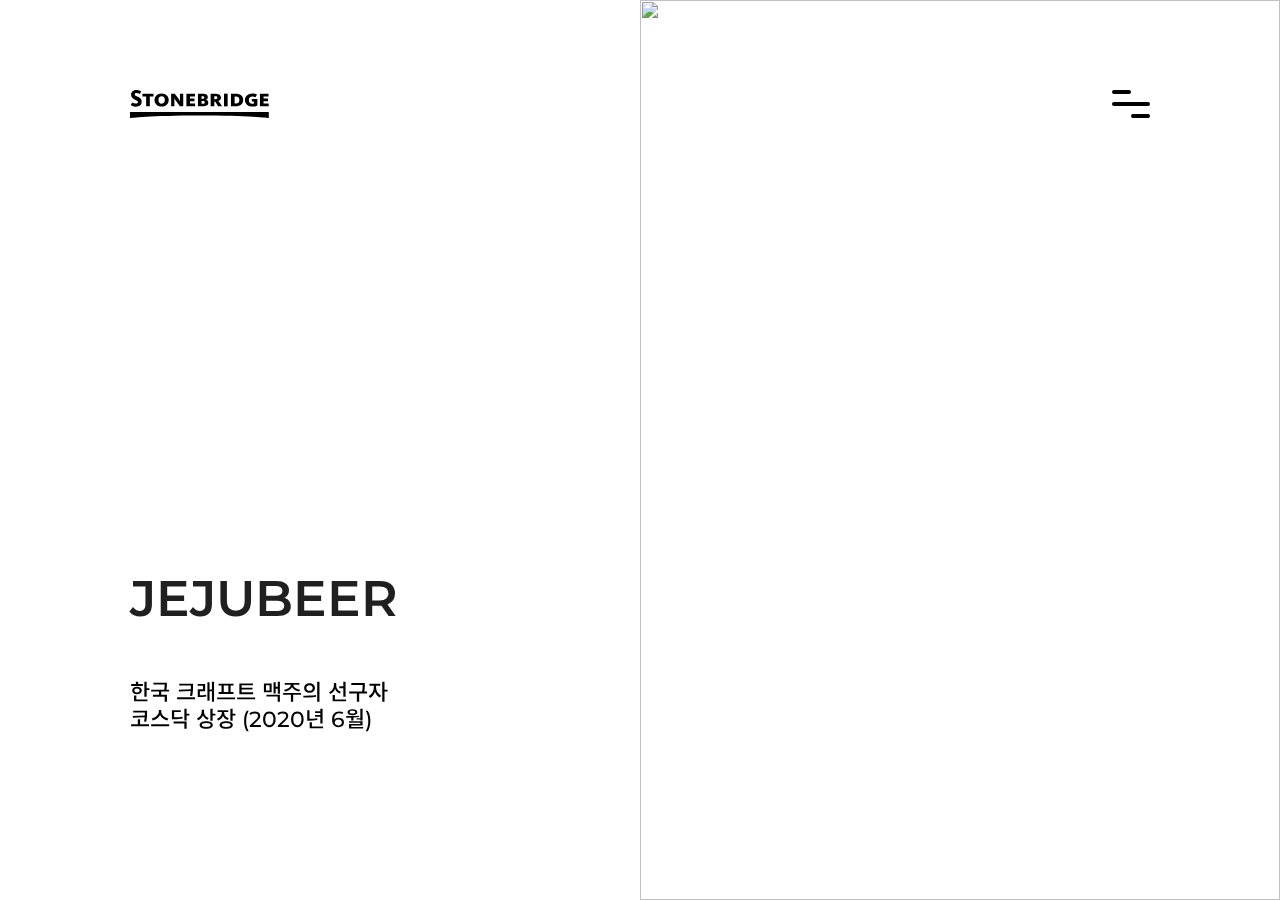
==== commit d7c88236: "Add files via upload" ====
--- a/index.html
+++ b/index.html
@@ -17,130 +17,105 @@
     <link rel="stylesheet" href="css/common.css">
     <link rel="stylesheet" href="css/style.css">
     <link rel="stylesheet" href="css/media.css">
-    <!-- jQuery CDN -->
-    <script src="https://ajax.googleapis.com/ajax/libs/jquery/3.4.1/jquery.min.js"></script>
-    <script src="js/jquery-ui.min.js"></script>
-    <script src="js/main.js"></script>
-    <!-- Swiper CDN -->
+    <!-- Swiper CSS -->
     <link rel="stylesheet" href="plugin/swiper/swiper.min.css" />
 </head>
 
 <body>
-    <div class="wrap light-mode">
+    <div class="wrap non-dark non-bg">
         <div id="headers"></div>
         <div id="main">
-            <div class="fixed-slide swiper-container common-box">
-                <div class="swiper-container">
-                    <div class="swiper-wrapper">
-                        <div class="swiper-slide">
-                            <img src="img/mockup_img2.jpg" alt="">
-                            <div class="ani-tit">
-                                <h1>SUALAB</h1>
-                                <p>내용을 입력해주세요. 내용을 입력해주세요. 내용을 입력해주세요. 내용을 입력해주세요.</p>
+            <div class="swiper-container mySwiper">
+                <div class="swiper-wrapper">
+                    <div class="swiper-slide">
+                        <div class="slide-txt">
+                            <div class="pos-txt">
+                                <h1>JEJUBEER</h1>
+                                <p>한국 크래프트 맥주의 선구자<br> 코스닥 상장 (2020년 6월) </p>
                             </div>
-                            <!-- end ani-tit-->
+                            <!-- end pos-txt -->
                         </div>
-                        <div class="swiper-slide">
-                            <img src="img/mockup_img2.jpg" alt="">
-                            <div class="ani-tit">
-                                <h1>SUALAB</h1>
-                                <p>내용을 입력해주세요. 내용을 입력해주세요. 내용을 입력해주세요. 내용을 입력해주세요.</p>
-                            </div>
-                            <!-- end ani-tit-->
-                        </div>
-                        <div class="swiper-slide">
-                            <img src="img/mockup_img2.jpg" alt="">
-                            <div class="ani-tit">
-                                <h1>SUALAB</h1>
-                                <p>내용을 입력해주세요. 내용을 입력해주세요. 내용을 입력해주세요. 내용을 입력해주세요.</p>
-                            </div>
-                            <!-- end ani-tit-->
-                        </div>
-                        <div class="swiper-slide">
-                            <img src="img/mockup_img2.jpg" alt="">
-                            <div class="ani-tit">
-                                <h1>SUALAB</h1>
-                                <p>내용을 입력해주세요. 내용을 입력해주세요. 내용을 입력해주세요. 내용을 입력해주세요.</p>
-                            </div>
-                            <!-- end ani-tit-->
-                        </div>
-                        <div class="swiper-slide">
-                            <img src="img/mockup_img2.jpg" alt="">
-                            <div class="ani-tit">
-                                <h1>SUALAB</h1>
-                                <p>내용을 입력해주세요. 내용을 입력해주세요. 내용을 입력해주세요. 내용을 입력해주세요.</p>
-                            </div>
-                            <!-- end ani-tit-->
+                        <!-- end slide-txt -->
+                        <div class="slide-img">
+                            <img src="img/main_visual_01.jpg" alt="">
                         </div>
                     </div>
-                    <!-- end swiper-wrapper -->
-                    <div class="swiper-button-next"><i class="material-icons">navigate_next</i></div>
-                    <div class="swiper-button-prev"><i class="material-icons">chevron_left</i></div>
-                    <div class="swiper-pagination"></div>
+                    <!-- end swiper-slide -->
+                    <div class="swiper-slide">
+                        <div class="slide-txt">
+                            <div class="pos-txt">
+                                <h1>JEJUBEER</h1>
+                                <p>한국 크래프트 맥주의 선구자<br> 코스닥 상장 (2020년 6월) </p>
+                            </div>
+                            <!-- end pos-txt -->
+                        </div>
+                        <!-- end slide-txt -->
+                        <div class="slide-img">
+                            <img src="img/main_visual_02.jpg" alt="">
+                        </div>
+                    </div>
+                    <!-- end swiper-slide -->
+                    <div class="swiper-slide">
+                        <div class="slide-txt">
+                            <div class="pos-txt">
+                                <h1>JEJUBEER</h1>
+                                <p>한국 크래프트 맥주의 선구자<br> 코스닥 상장 (2020년 6월) </p>
+                            </div>
+                            <!-- end pos-txt -->
+                        </div>
+                        <!-- end slide-txt -->
+                        <div class="slide-img">
+                            <img src="img/main_visual_03.jpg" alt="">
+                        </div>
+                    </div>
+                    <!-- end swiper-slide -->
+                    <div class="swiper-slide">
+                        <div class="slide-txt">
+                            <div class="pos-txt">
+                                <h1>JEJUBEER</h1>
+                                <p>한국 크래프트 맥주의 선구자<br> 코스닥 상장 (2020년 6월) </p>
+                            </div>
+                            <!-- end pos-txt -->
+                        </div>
+                        <!-- end slide-txt -->
+                        <div class="slide-img">
+                            <img src="img/main_visual_04.jpg" alt="">
+                        </div>
+                    </div>
+                    <!-- end swiper-slide -->
+                    <div class="swiper-slide">
+                        <div class="slide-txt">
+                            <div class="pos-txt">
+                                <h1>JEJUBEER</h1>
+                                <p>한국 크래프트 맥주의 선구자<br> 코스닥 상장 (2020년 6월) </p>
+                            </div>
+                            <!-- end pos-txt -->
+                        </div>
+                        <!-- end slide-txt -->
+                        <div class="slide-img">
+                            <img src="img/main_visual_05.jpg" alt="">
+                        </div>
+                    </div>
+                    <!-- end swiper-slide -->
                 </div>
-                <!-- end swiper-container -->
+                <!-- end swiper-wrapper -->
+                <div class="swiper-button-next"></div>
+                <div class="swiper-pagination"></div>
             </div>
-            <!-- end fixed-slide -->
-            <div class="card-news common-box">
-                <div class="update-card">
-                    <a class="thum-news" href="news_detail.html"><img src="img/mockup_img2.jpg" alt=""></a>
-                    <div class="thum-txt">
-                        <h1>제목을 입력해주세요. 제목을 입력해주세요. 제목을 입력해주세요. 제목을 입력해주세요.</h1>
-                        <p>News - Jun 23, 2021</p>
-                    </div>
-                    <!-- end thum-txt -->
-                </div>
-                <!-- end update-card -->
-                <div class="update-card">
-                    <a class="thum-news" href="news_detail.html"><img src="img/mockup_img2.jpg" alt=""></a>
-                    <div class="thum-txt">
-                        <h1>제목을 입력해주세요. 제목을 입력해주세요. 제목을 입력해주세요. 제목을 입력해주세요.</h1>
-                        <p>News - Jun 23, 2021</p>
-                    </div>
-                    <!-- end thum-txt -->
-                </div>
-                <!-- end update-card -->
-                <div class="update-card">
-                    <a class="thum-news" href="news_detail.html"><img src="img/mockup_img2.jpg" alt=""></a>
-                    <div class="thum-txt">
-                        <h1>제목을 입력해주세요. 제목을 입력해주세요. 제목을 입력해주세요. 제목을 입력해주세요.</h1>
-                        <p>News - Jun 23, 2021</p>
-                    </div>
-                    <!-- end thum-txt -->
-                </div>
-                <!-- end update-card -->
-                <div class="update-card">
-                    <a class="thum-news" href="news_detail.html"><img src="img/mockup_img2.jpg" alt=""></a>
-                    <div class="thum-txt">
-                        <h1>제목을 입력해주세요. 제목을 입력해주세요. 제목을 입력해주세요. 제목을 입력해주세요.</h1>
-                        <p>News - Jun 23, 2021</p>
-                    </div>
-                    <!-- end thum-txt -->
-                </div>
-                <!-- end update-card -->
-                <div class="update-card">
-                    <a class="thum-news" href="news_detail.html"><img src="img/mockup_img2.jpg" alt=""></a>
-                    <div class="thum-txt">
-                        <h1>제목을 입력해주세요. 제목을 입력해주세요. 제목을 입력해주세요. 제목을 입력해주세요.</h1>
-                        <p>News - Jun 23, 2021</p>
-                    </div>
-                    <!-- end thum-txt -->
-                </div>
-                <!-- end update-card -->
-            </div>
-            <!-- end card-news -->
         </div>
+        <!-- end main -->
     </div>
     <!-- end wrap -->
+    <!-- jQuery CDN -->
+    <script src="https://ajax.googleapis.com/ajax/libs/jquery/3.4.1/jquery.min.js"></script>
+    <script src="js/jquery-ui.min.js"></script>
+    <script defer src="js/main.js"></script>
     <script src="https://unpkg.com/swiper/swiper-bundle.min.js"></script>
+
     <script>
         $(function() {
-            var swiper = new Swiper(".swiper-container", {
+            var swiper = new Swiper(".mySwiper", {
                 speed: 1000,
-                autoplay: {
-                    delay: 3000,
-                    disableOnInteraction: false,
-                },
                 pagination: {
                     el: ".swiper-pagination",
                 },
@@ -150,19 +125,14 @@
                     nextEl: ".swiper-button-next",
                     prevEl: ".swiper-button-prev",
                 },
-                breakpoints: {
-                    320: {
-                        direction: "horizontal",
-                    },
-                    1200: {
-                        direction: "vertical",
-                    }
-                }
+                // autoplay: {
+                //     delay: 3000,
+                //     disableOnInteraction: false,
+                // },
             });
-
-
         });
     </script>
 </body>
 
+
 </html>--- a/css/default.css
+++ b/css/default.css
@@ -11,10 +11,12 @@
 400px == 41.861rem;
 30px == 6.977rem;
 23px == 5.349rem;
+24px == 5.582rem;
 22px == 5.117rem;
 20px == 4.739rem;
 19px == 4.419rem;
 18px == 4.189rem;
+17px == 3.953rem;
 16px == 3.721rem;
 14px == 3.256rem;
 12px == 2.791rem;
@@ -64,8 +66,7 @@
     font-style: normal;
 }
 
-html,
-body {
+html {
     font-size: 62.5%;
 }
 
--- a/css/common.css
+++ b/css/common.css
@@ -3,6 +3,7 @@
 .content {
     padding: 145px 130px 200px 130px;
     z-index: 1;
+    background: #fff;
 }
 
 .user-setting {
@@ -188,8 +189,12 @@
     font-weight: bolder;
 }
 
-.more-btn:hover img {
-    transform: scale(1.2);
+.more-btn i {
+    font-size: 26px;
+}
+
+.more-btn:hover i {
+    font-size: 30px;
 }
 
 .popup {
@@ -200,15 +205,53 @@
     width: 100%;
     height: 100%;
     z-index: 4;
-}
-
+    font-size: 0;
+    background: #fff;
+    display: flex;
+}
+.popup .popContent {
+    position: relative;
+   display: inline-block;
+   width: 33.33%;height: 100%;
+    background: #202020;
+}
+.popup .popContent .crew-txt {
+    position: absolute;
+    left: 130px; bottom: 50px;
+}
+.popup .popContent .key-inf {
+    padding-bottom: 50px;
+}
+.popup .popContent .key-inf h1 {
+    color: #fff;
+    font-size: 2.4rem;
+    padding-bottom: 12px;
+}
+.popup .popContent .key-inf p {
+    color: #fff;
+    font-size: 1.6rem;
+}
+.popup .popContent .sec-txt {
+    padding-bottom: 50px;
+}
+.popup .popContent .sec-txt p {
+    color: #fff;
+    font-size: 1.4rem;
+    font-weight: bold;
+    padding-bottom: 13px;
+}
+.popup .popContent .sec-txt ul li {
+    font-size: 1.4rem;
+    color: #fff;
+    line-height: 1.71;
+}
 .popup .zoom-img {
-    display: block;
-    width: 100%;
+    display: inline-block;
+    width: calc(100% - 33.33%);
     height: 100%;
     object-fit: cover;
 }
-
+/* 
 .popup .fixed-element .brief-info {
     position: absolute;
     bottom: 342px;
@@ -282,4 +325,4 @@
         transform: translateY(0);
         opacity: 1;
     }
-}+} */--- a/css/style.css
+++ b/css/style.css
@@ -3,6 +3,10 @@
 header {
     width: 100%;
     z-index: 999;
+    position: relative;
+}
+
+header.fixed {
     position: fixed;
 }
 
@@ -13,8 +17,12 @@
     z-index: 20;
 }
 
+header .logo.close {
+    display: none;
+}
+
 header svg {
-    fill: #fff;
+    fill: #000;
 }
 
 header .back-btn {
@@ -46,9 +54,13 @@
 
 .menu-btn .bar {
     display: block;
-    background: #fff;
+    background: #000;
     height: 4px;
     border-radius: 2px;
+}
+
+.menu-btn.change .bar {
+    background: #fff;
 }
 
 .menu-btn .top {
@@ -127,6 +139,7 @@
     width: 100%;
     height: 100%;
     z-index: 5;
+    overflow-y: auto;
 }
 
 #open-menu .inner-content {
@@ -135,6 +148,7 @@
     top: 120px;
     left: 50%;
     transform: translateX(-50%);
+    padding-bottom: 120px;
 }
 
 #open-menu .gnb-menu {
@@ -293,14 +307,6 @@
 
 /* header : light-mode */
 
-.light-mode .logo svg {
-    fill: #000;
-}
-
-.light-mode .menu-btn .bar {
-    background: #000;
-}
-
 
 /* footer */
 
@@ -385,8 +391,8 @@
 /* style.css */
 
 .visual-area {
-    height: 1080px;
-    background: #b1b1b1;
+    width: 100%;
+    height: 100vh;
     position: relative;
 }
 
@@ -395,156 +401,256 @@
     color: #fff;
     font-size: 10rem;
     font-weight: 600;
-    top: 280px;
     left: 130px;
+    bottom: 130px;
+    z-index: 55;
+}
+
+.visual-area .visual-img {
+    width: 100%;
+    height: 100%;
+    z-index: -1;
+    position: fixed;
+    object-fit: cover;
+}
+
+.visual-area .obj-img {
+    position: absolute;
+    width: 100%;
+    height: 100%;
+    left: 0;
+    bottom: 0;
+    object-fit: cover;
 }
 
 
 /* index */
 
 #main {
+    height: 100vh;
+    overflow-y: hidden;
+}
+
+#main .swiper-container {
+    height: 100%;
+}
+
+#main .swiper-slide {
+    width: 100%;
     font-size: 0;
 }
 
-#main .common-box {
+#main .swiper-slide .slide-txt {
+    width: 640px;
+    height: 100%;
+    display: inline-block;
+    position: relative;
+}
+
+#main .swiper-slide .slide-txt .pos-txt {
+    position: absolute;
+    bottom: 167px;
+    left: 50%;
+    transform: translateX(-50%);
+    max-width: 380px;
+    width: 100%;
+}
+
+#main .swiper-slide .slide-txt h1 {
+    font-family: 'Montserrat', sans-serif;
+    font-size: 50px;
+    font-weight: 600;
+    color: #202020;
+    padding-bottom: 50px;
+}
+
+#main .swiper-slide .slide-txt p {
+    font-size: 22px;
+    font-weight: 500;
+}
+
+#main .swiper-slide .slide-img {
+    width: calc(100% - 640px);
+    display: inline-block;
+    height: 100%;
+}
+
+#main .swiper-slide .slide-img img {
+    width: 100%;
+    height: 100%;
+    object-fit: cover;
+}
+
+
+/* about */
+
+#about section {
+    font-size: 0;
+    height: 100vh;
+    overflow: hidden;
+}
+
+#about .layout {
+    max-width: 1526px;
+    width: 100%;
+    height: 100%;
+    margin: 0 auto;
+}
+
+#about video {
+    width: 100%;
+    height: 100%;
+    display: block;
+    object-fit: cover;
+}
+
+#about .video-area {
+    width: 50%;
+    height: 100%;
+    display: inline-block;
+    vertical-align: middle;
+}
+
+#about .video-area video {
+    height: 100%;
+}
+
+#about .video {
+    display: block;
+}
+
+#about .m-video {
+    display: none;
+}
+
+#about .ab-txt {
+    width: 50%;
+    display: inline-block;
+    vertical-align: middle;
+    padding-left: 50px;
+}
+
+#about .ab-txt h1 {
+    font-family: 'Montserrat', sans-serif;
+    font-size: 5rem;
+    font-weight: bold;
+    padding-bottom: 50px;
+}
+
+#about .ab-txt p {
+    font-size: 2.4rem;
+    font-weight: 500;
+    padding-bottom: 20px;
+}
+
+.about-02 {
+    background: #3d5bdc;
+}
+
+.about-02 .ab-txt h1 {
+    color: #fff;
+}
+
+.about-02 .ab-txt p {
+    color: #fff;
+}
+
+#about .about-03 .ab-txt {
+    padding-left: 0;
+}
+
+#about .about-03 .ab-txt h1 {
+    color: #3d5bdc;
+}
+
+#about .about-03 .ab-txt p {
+    color: #202020;
+}
+
+#about .about-03 .ab-txt .pos-txt {
+    float: right;
+    margin-right: 50px;
+}
+
+.about-04 {
+    background: #f4f6fa;
+}
+
+.about-05 {
+    background: #2F3133;
+}
+
+#about .about-05 .ab-txt {
+    padding-left: 0;
+}
+
+#about .about-05 .ab-txt .pos-txt {
+    float: right;
+    margin-right: 50px;
+}
+
+.about-05 .ab-txt h1 {
+    color: #fff;
+}
+
+.about-05 .ab-txt p {
+    color: #fff;
+}
+
+.about-06 {
+    position: relative;
+}
+
+.about-06 .layout {
+    font-size: 0;
+    position: absolute;
+    height: auto !important;
+    top: 50%;
+    left: 50%;
+    transform: translate(-50%, -50%);
+}
+
+.about-06 .ab-txt {
     display: inline-block;
     vertical-align: top;
-    position: relative;
-}
-
-#main img {
-    width: 100%;
-    height: 100%;
-    object-fit: cover;
-}
-
-#main .fixed-slide {
-    width: 72%;
-    height: 100%;
-    position: fixed;
-}
-
-#main .fixed-slide .swiper-container {
-    height: 100%;
-}
-
-#main .fixed-slide .swiper-slide .ani-tit {
-    position: absolute;
-    left: 130px;
-    bottom: 92px;
-    width: 600px;
-}
-
-#main .fixed-slide .swiper-slide .ani-tit h1 {
-    font-size: 5rem;
-    color: #202124;
+    width: 50%;
+}
+
+.about-06 .ab-txt h1 {
+    color: #3d5bdc;
+}
+
+.about-06 .ab-table {
+    display: inline-block;
+    vertical-align: top;
+    width: 50%;
+}
+
+.about-06 table tr:first-child {
+    border-top: 1px solid #dadce0;
+}
+
+.about-06 table tr {
+    border-bottom: 1px solid #dadce0;
+}
+
+.about-06 table th,
+.about-06 table td {
+    padding: 25px 0;
+    font-size: 2.4rem;
+    text-align: left;
+}
+
+.about-06 table th {
+    font-family: 'Spoqa Han Sans Neo', 'sans-serif';
+    font-weight: 500;
+    color: #202020;
+}
+
+.about-06 table td {
+    font-family: 'Montserrat', sans-serif;
     font-weight: 600;
-    margin-bottom: 40px;
-}
-
-#main .fixed-slide .swiper-slide-active .ani-tit h1 {
-    opacity: 0;
-    animation: opa_ani01 3s;
-    -moz-animation: opa_ani01 3s;
-    -webkit-animation: opa_ani01 3s;
-    -o-animation: opa_ani01 3s;
-    animation-delay: .5s;
-    -webkit-animation-delay: .5s;
-    animation-fill-mode: forwards;
-}
-
-@keyframes opa_ani01 {
-    from {
-        opacity: 0;
-    }
-    to {
-        opacity: 1;
-    }
-}
-
-#main .fixed-slide .swiper-slide .ani-tit p {
-    font-size: 2.2rem;
-    color: #202124;
-}
-
-#main .fixed-slide .swiper-slide-active .ani-tit p {
-    opacity: 0;
-    animation: opa_ani02 3s;
-    -moz-animation: opa_ani02 3s;
-    -webkit-animation: opa_ani02 3s;
-    -o-animation: opa_ani02 3s;
-    animation-delay: .5s;
-    -webkit-animation-delay: .5s;
-    animation-fill-mode: forwards;
-}
-
-@keyframes opa_ani02 {
-    from {
-        opacity: 0;
-    }
-    to {
-        opacity: 1;
-    }
-}
-
-#main .fixed-slide:hover .swiper-button-next i,
-#main .fixed-slide:hover .swiper-button-prev i {
-    opacity: 1;
-}
-
-#main .card-news {
-    width: 28%;
-    float: right;
-}
-
-#main .card-news .update-card {
-    height: 545px;
-    position: relative;
-}
-
-#main .card-news .update-card .thum-news {
-    display: block;
-    height: 100%;
-    overflow: hidden;
-}
-
-#main .card-news .update-card img {
-    transition: all .5s ease;
-}
-
-#main .card-news .update-card:hover img {
-    transform: scale(1.2);
-}
-
-#main .card-news .update-card .thum-txt {
-    position: absolute;
-    bottom: 50px;
-    padding: 0 50px;
-}
-
-#main .card-news .update-card .thum-txt h1 {
-    font-family: 'Spoqa Han Sans Neo';
-    font-weight: 500;
-    color: #202124;
-    font-size: 1.8rem;
-    margin-bottom: 30px;
-    opacity: 0;
-    transition: all .7s ease;
-}
-
-#main .card-news .update-card:hover .thum-txt h1 {
-    opacity: 1;
-}
-
-#main .card-news .update-card .thum-txt p {
-    font-size: 1.8rem;
-    color: #909090;
-    transition: all .7s ease;
-    opacity: 0;
-}
-
-#main .card-news .update-card:hover .thum-txt p {
-    opacity: 1;
+    color: #3d5bdc;
 }
 
 
@@ -581,12 +687,12 @@
 }
 
 #partner .tb-detail .tb-logo {
-    width: 410px;
+    width: 24.95%;
     text-align: center;
 }
 
 #partner .tb-detail .tb-tit {
-    width: calc(100% - 970px);
+    width: calc(100% - 45%);
 }
 
 #partner .tb-detail .tb-tit p {
@@ -600,7 +706,7 @@
 
 #partner .tb-detail .tb-cate {
     text-align: center;
-    width: 560px;
+    width: 20.05%;
 }
 
 #partner .tb-detail .tb-cate ul {
@@ -613,8 +719,9 @@
     flex: 1;
     font-size: 1.8rem;
     line-height: 120px;
-    font-weight: 600;
+    font-weight: bold;
     border-right: 1px solid #dadce0;
+    color: #5f6368;
 }
 
 #partner .tb-detail:hover .tb-cate li {
@@ -647,11 +754,13 @@
 #crew .crew-box .inner-box {
     position: relative;
     overflow: hidden;
+    width: 100%;
     height: 320px;
 }
 
 #crew .crew-box img {
     display: block;
+    width: 100%;
     height: 100%;
     object-fit: cover;
     transition: all .5s ease;
@@ -709,7 +818,7 @@
 /* news */
 
 #news {
-    padding: 140px 60px 200px 60px;
+    padding: 140px 0 200px;
 }
 
 #news .tab-menu {
@@ -734,7 +843,11 @@
 }
 
 #news .tab-menu li:nth-child(2) a {
-    margin: 0 30px;
+    margin: 0 30px 0 60px;
+}
+
+#news .tab-menu li:nth-child(3) a {
+    margin: 0 60px 0 30px;
 }
 
 #news .tab-menu li.on a {
@@ -758,34 +871,68 @@
 
 #news .tab-menu li:nth-child(1):hover~.bar {
     left: 0;
+    width: 60px;
+}
+
+#news .tab-menu li:nth-child(2):hover~.bar {
+    left: 26%;
     width: 85px;
 }
 
-#news .tab-menu li:nth-child(2):hover~.bar {
-    left: 42%;
-    width: 30px;
-}
-
 #news .tab-menu li:nth-child(3):hover~.bar {
-    left: 64%;
+    left: 58%;
+    width: 31px;
+}
+
+#news .tab-menu li:nth-child(4):hover~.bar {
+    left: 78%;
     width: 102px;
 }
 
 #news .update {
     display: flex;
     flex-wrap: wrap;
+    width: 100%;
+    padding: 0 70px;
 }
 
 #news .update .post-box {
     flex-basis: 33.3%;
     padding: 0 70px;
     margin-bottom: 160px;
+    display: none;
+}
+
+#news .update .post-box.current {
+    display: block;
+}
+
+#news .update .post-box .sa {
+    opacity: 0;
+    transition: all .5s ease;
+}
+
+#news .update .post-box .sa-up {
+    transform: translate(0, 100px);
 }
 
 #news .update .post-box a {
     display: block;
-    height: 460px;
+    height: auto;
     overflow: hidden;
+    position: relative;
+}
+
+#news .update .post-box a::after {
+    content: "";
+    display: block;
+    padding-bottom: 100%;
+}
+
+#news .update .post-box a .inner {
+    width: 100%;
+    height: 100%;
+    position: absolute;
 }
 
 #news .update .post-box img {
@@ -882,6 +1029,8 @@
 
 #contact {
     position: relative;
+    height: 100vh;
+    overflow-y: auto;
 }
 
 #contact .inner-contact {
@@ -927,6 +1076,7 @@
 
 #contact .inner-contact table td a {
     font-weight: bold;
+    color: #202124;
 }
 
 
@@ -994,4 +1144,249 @@
     font-weight: normal;
     font-size: 1.6rem;
     line-height: 2.25;
+}
+
+
+/* dark-mode */
+
+.dark a {
+    color: #fff;
+}
+
+.dark .content {
+    background: #202020;
+}
+
+
+/* header */
+
+.dark header svg {
+    fill: #fff;
+}
+
+.dark .menu-btn .bar {
+    background: #fff;
+}
+
+.dark #open-menu {
+    background: #202020;
+}
+
+.dark #open-menu .gnb-menu a {
+    color: #fff;
+}
+
+.dark #open-menu .gnb-menu a:hover {
+    color: #3d5bdc;
+}
+
+.dark #open-menu .contact-us {
+    border-top: 1px solid #fff;
+}
+
+.dark #open-menu .contact-us li {
+    border-bottom: 1px solid #fff;
+}
+
+.dark #open-menu .screen-mode .flip-box p {
+    background: #202020;
+    color: #fff;
+}
+
+.dark #open-menu .screen-mode i {
+    color: #fff;
+}
+
+.dark .menu-btn.close .bar {
+    background: #fff;
+}
+
+.dark .non-dark .menu-btn .bar {
+    background: #000;
+}
+
+.dark .non-dark .menu-btn.close .bar {
+    background: #fff;
+}
+
+.dark .fill-change .menu-btn .bar {
+    background: #fff;
+}
+
+.dark .fill-change .back-btn i {
+    color: #fff;
+}
+
+.dark .non-dark header svg {
+    fill: #000;
+}
+
+
+/* footer */
+
+.dark footer {
+    background: #202020;
+    border-top: 1px solid #dadce0;
+}
+
+.dark footer .f-logo svg {
+    fill: #fff;
+}
+
+.dark footer .copyright {
+    color: #fff;
+}
+
+.dark footer .wsite-link a {
+    color: #fff;
+}
+
+.dark footer .wsite-link {
+    background: transparent;
+    border: 1px solid #fff;
+}
+
+.dark footer .wsite-link i {
+    color: #fff;
+}
+
+.dark footer .wsite-link:hover {
+    background: #3d5bdc;
+    border: 1px solid #3d5bdc;
+}
+
+
+/* contact */
+
+.dark #contact {
+    background: #202020;
+}
+
+.dark #contact .inner-contact h1 marquee {
+    color: #fff;
+}
+
+.dark #contact .inner-contact table th,
+.dark #contact .inner-contact table td {
+    color: #fff;
+    border-top: 1px solid #fff;
+}
+
+.dark #contact .inner-contact table td a {
+    color: #fff;
+}
+
+
+/* partner */
+
+.dark .user-setting {
+    border: 1px solid #fff;
+    background: #2a2a2a;
+}
+
+.dark .user-setting .searchBox {
+    border-right: 1px solid #fff;
+}
+
+.dark .user-setting .searchBox .search-icon {
+    color: #fff;
+}
+
+.dark .user-setting .searchBox input[type="search"] {
+    color: #fff;
+}
+
+.dark .user-setting .searchBox input[type="search"]::placeholder {
+    color: #fff;
+}
+
+.dark .cateBox .placeholder p {
+    color: #fff;
+}
+
+.dark .cateBox.on .placeholder {
+    background: #202020;
+}
+
+.dark #partner .tb-detail {
+    background: #2a2a2a;
+}
+
+.dark #partner .tb-detail .tb-tit p {
+    color: #fff;
+    font-weight: bold;
+}
+
+.dark #partner .tb-detail:hover .tb-tit p {
+    color: #3d5bdc;
+}
+
+.dark .cateBox .placeholder .arrow-down {
+    color: #fff;
+}
+
+.dark #partner .tb-detail .tb-cate li {
+    color: #fff;
+}
+
+.dark #partner .tb-detail:hover .tb-cate li {
+    border-right: 1px solid #3d5bdc;
+    color: #3d5bdc;
+}
+
+
+/* stewardship */
+
+.dark .wrap {
+    background: #202020;
+}
+
+.dark #stewardship .head {
+    border-bottom: 2px solid #fff;
+}
+
+.dark #stewardship h1 {
+    color: #fff;
+}
+
+.dark #stewardship h1,
+.dark #stewardship h2,
+.dark #stewardship h3,
+.dark #stewardship p {
+    color: #fff;
+}
+
+.dark .non-bg {
+    background: transparent;
+}
+
+
+/* news */
+
+.dark #news .tab-menu li a {
+    color: #fff;
+}
+
+.dark #news .tab-menu li.on a {
+    color: #3d5bdc;
+}
+
+.dark #news .tab-menu li:hover a {
+    color: #3d5bdc;
+}
+
+.dark #news .update .post-box h1 {
+    color: #fff;
+}
+
+.dark #news .update .post-box p {
+    color: #fff;
+}
+
+.dark .news-visual .thum-tit h1 {
+    color: #fff;
+}
+
+.dark #news .dt-form p {
+    color: #fff;
 }--- a/css/media.css
+++ b/css/media.css
@@ -36,6 +36,33 @@
     }
 }
 
+@media only screen and (max-width:1600px) {
+    #about .layout {
+        max-width: 1440px;
+    }
+    #about .pos-txt {
+        max-width: 570px;
+        width: 100%;
+    }
+    #news .update {
+        width: 100%;
+        margin: 0 auto;
+        padding: 0;
+    }
+    #partner .tb-detail .tb-tit {
+        width: calc(100% - 49.95%);
+    }
+    #partner .tb-detail .tb-cate {
+        width: 25%;
+    }
+}
+
+@media only screen and (max-width:1280px) {
+    #about .pos-txt {
+        max-width: 450px;
+    }
+}
+
 @media only screen and (max-width: 1199px) {
     html {
         font-size: 26.875%;
@@ -43,14 +70,10 @@
     .content {
         padding: 40px 30px;
     }
-    .visual-area {
-        width: 100%;
-        height: 100vh;
-    }
+    
     .visual-area h1 {
-        top: 155px;
-        left: 50%;
-        transform: translateX(-50%);
+        left: 30px;
+        bottom: 122px;
     }
     /* header */
     header {
@@ -178,7 +201,7 @@
     }
     /* common */
     .user-setting {
-        margin-bottom: 10px;
+        margin-bottom: 44px;
     }
     .user-setting .searchBox {
         width: 100%;
@@ -201,84 +224,211 @@
         font-size: 3.256rem;
     }
     /* popup */
-    .popup .fixed-element .brief-info {
-        bottom: 77px;
-        left: 0;
-        width: 100%;
+    .popup {
+        flex-wrap: wrap;
+    }
+    .popup .popContent {
+        order: 4;
+        width: 100%;
+        height: 419px;
+        position: static;
+    }
+    .popup .popContent .crew-txt {
+        position: static;
+        left: unset; bottom: unset;
+        padding: 30px 40px;
+    }
+    .popup .popContent .key-inf {
+        padding-bottom: 30px;
+    }
+    .popup .popContent .key-inf h1 {
+        font-size: 3.721rem;
+    }
+    .popup .popContent .key-inf p {
+        font-size: 3.256rem;
+    }
+    .popup .popContent .sec-txt {
+        padding-bottom: 30px;
+    }
+    .popup .popContent .sec-txt p {
+        font-size: 3.256rem;
+    }
+    .popup .popContent .sec-txt ul li {
+        font-size: 3.256rem;
+    }
+    .popup .zoom-img {
+        order: 0;
+        width: 100%;
+        height: calc(100% - 419px);
+    }
+    /* index */
+    #main .swiper-slide {
+        display: flex;
+        flex-wrap: wrap;
+    }
+    #main .swiper-slide .slide-txt {
+        width: 100%;
+        height: 216px;
+        order: 4;
+    }
+    #main .swiper-slide .slide-txt .pos-txt {
+        position: absolute;
+        left: 50%;
+        bottom: 0;
+        top: 40px;
+        height: auto;
+        transform: translateX(-50%);
+        max-width: 100%;
         padding: 0 40px;
     }
-    .popup .fixed-element .brief-info p {
-        font-size: 2.791rem;
-    }
-    .popup .fixed-element h1 {
-        bottom: 200px;
-        left: 0;
-        width: 100%;
+    #main .swiper-slide .slide-txt h1 {
+        font-size: 30px;
+        padding-bottom: 20px;
+    }
+    #main .swiper-slide .slide-txt p {
+        font-size: 18px;
+    }
+    #main .swiper-slide .slide-img {
+        order: 0;
+        width: 100%;
+        height: calc(100% - 216px);
+    }
+    .swiper-pagination {
+        position: sticky !important;
+    }
+    .swiper-container-horizontal>.swiper-pagination-bullets, .swiper-pagination-custom, .swiper-pagination-fraction {
+        bottom: 35px !important;
+        width: 80% !important;
+        left: 0 !important;
+        margin: 0 auto;
+    }
+    .swiper-button-next, .swiper-button-prev {
+        /* position: absolute; */
+        top: 35% !important;
+        transform: translateY(0) !important;
+        width: 20px !important;
+        height: 40px !important;
+    }
+    .swiper-button-next, .swiper-container-rtl .swiper-button-prev {
+        right: 18px !important;
+    }
+    .swiper-pagination-bullet {
+        height: 5px !important;
+    }
+    /* about */
+    #about section {
+        height: auto;
+    }
+    #about .layout {
+        max-width: 100%;
+        display: flex;
+        flex-wrap: wrap;
+    }
+    #about video {
+        height: 405px;
+        object-fit: fill;
+    }
+    #about .video-area {
+        width: 100%;
+        height: 405px;
+        order: 0;
+    }
+    #about .video {
+        display: none;
+    }
+    #about .m-video {
+        display: block;
+    }
+    #about .ab-txt {
+        order: 4;
+        width: 100%;
+        height: 405px;
+        position: relative;
+        padding-left: 0;
+    }
+    #about .ab-txt .pos-txt {
+        position: absolute;
+        top: 50%;
+        transform: translateY(-50%);
         padding: 0 40px;
-        font-size: 4.419rem;
-    }
-    /* index */
-    #main {
-        position: relative;
-        overflow: hidden;
-    }
-    #main .fixed-slide {
+    }
+    #about .ab-txt h1 {
+        font-size: 5.582rem;
+        padding-bottom: 30px;
+    }
+    #about .ab-txt p {
+        font-size: 16px;
+        padding-bottom: 22px;
+    }
+    .about-02 {
+        background: #3d5bdc;
+    }
+    .about-02 .ab-txt h1 {
+        color: #fff;
+    }
+    .about-02 .ab-txt p {
+        color: #fff;
+    }
+    .about-03 .ab-txt h1 {
+        color: #3d5bdc;
+    }
+    .about-03 .ab-txt p {
+        color: #202020;
+    }
+    .about-04 {
+        background: #f4f6fa;
+    }
+    .about-05 {
+        background: #2F3133;
+    }
+    .about-05 .ab-txt h1 {
+        color: #fff;
+    }
+    .about-05 .ab-txt p {
+        color: #fff;
+    }
+    #about .about-06 {
+        position: static;
+    }
+    #about .about-06 .layout {
+        position: static;
+        top: unset;
+        left: unset;
+        transform: translate(0, 0);
+        padding-bottom: 200px;
+    }
+    #about .about-06 .ab-txt {
+        order: 0;
+        position: static;
+        height: auto;
+        padding: 50px 40px;
+    }
+    #about .about-06 .ab-txt h1 {
+        position: static;
+        top: 0;
+        color: #3d5bdc;
+        padding-bottom: 0;
+    }
+    .about-06 .ab-table {
+        order: 4;
+        width: 100%;
+        padding: 0 40px;
+    }
+    .about-06 table col {
+        width: 100%;
+    }
+    .about-06 table th, .about-06 table td {
+        padding: 0;
+        font-size: 3.721rem;
+        text-align: left;
+    }
+    .about-06 table th {
         display: block;
-        width: 100%;
-        height: 600px;
-        position: relative;
-    }
-    #main .fixed-slide .swiper-slide {
-        height: 100%;
-    }
-    .swiper-button-next,
-    .swiper-button-prev {
-        display: none !important;
-    }
-    #main .fixed-slide .swiper-slide .ani-tit {
-        left: 0;
-        bottom: 60px;
-        padding: 0 40px;
-        width: 100%;
-    }
-    #main .fixed-slide .swiper-slide .ani-tit h1 {
-        font-size: 6.977rem;
-        margin-bottom: 30px;
-    }
-    #main .fixed-slide .swiper-slide .ani-tit p {
-        font-size: 4.189rem;
-    }
-    #main .card-news {
-        width: 100%;
+        padding: 20px 0;
+    }
+    .about-06 table td {
         display: block;
-        position: static;
-        padding: 40px;
-    }
-    #main .card-news .update-card {
-        height: 100%;
-    }
-    #main .card-news .update-card .thum-news {
-        margin-bottom: 20px;
-    }
-    #main .card-news .update-card img {
-        height: 280px;
-    }
-    #main .card-news .update-card .thum-txt {
-        position: static;
-        bottom: unset;
-        padding: 0;
-        margin-bottom: 90px;
-    }
-    #main .card-news .update-card .thum-txt h1 {
-        opacity: 1;
-        transition: unset;
-        font-size: 5.349rem;
-        margin-bottom: 40px;
-    }
-    #main .card-news .update-card .thum-txt p {
-        opacity: 1;
-        transition: unset;
-        font-size: 2.791rem;
+        padding-bottom: 20px;
     }
     /* partner */
     #partner .tb-detail {
@@ -312,18 +462,56 @@
         padding: 0;
         margin-bottom: 45px;
     }
+    #crew .crew-box .inner-box {
+        height: 383px;
+    }
     #crew .crew-box .crew-info {
         opacity: 1;
     }
+    #crew .crew-box .crew-nm {
+        font-size: 4.189rem;
+    }
+    #crew .crew-box ul li {
+        font-size: 3.256rem;
+    }
     /* news */
     #news {
-        padding: 40px;
-    }
-    #news .tab-menu {
-        display: none;
+        padding: 40px 40px 60px 40px;
+    }
+    #news .tab-menu li a {
+        font-size: 3.953rem;
+    }
+    #news .tab-menu li.on a {
+        border-bottom: 2px solid #3d5bdc;
+    }
+    #news .tab-menu .bar {
+        height: 2px;
+    }
+    #news .tab-menu li:nth-child(2) a {
+        margin: 0 17px 0 34px;
+    }
+    #news .tab-menu li:nth-child(3) a {
+        margin: 0 34px 0 17px;
+    }
+    #news .tab-menu li:nth-child(1):hover~.bar {
+        left: 0;
+        width: 38px;
+    }
+    #news .tab-menu li:nth-child(2):hover~.bar {
+        left: 26%;
+        width: 19px;
+    }
+    #news .tab-menu li:nth-child(3):hover~.bar {
+        left: 56%;
+        width: 26px;
+    }
+    #news .tab-menu li:nth-child(4):hover~.bar {
+        right: 0;
+        width: 32px;
     }
     #news .update {
         display: block;
+        padding: 0;
     }
     #news .update .post-box {
         width: 100%;
@@ -332,7 +520,6 @@
     }
     #news .update .post-box img {
         width: 100%;
-        height: 460px;
         object-fit: cover;
     }
     #news .update .post-box h1 {
@@ -430,8 +617,7 @@
     #contact .inner-contact table col {
         width: 100%;
     }
-    #contact .inner-contact table th,
-    #contact .inner-contact table td {
+    #contact .inner-contact table th, #contact .inner-contact table td {
         display: block;
         padding: 0;
         border-top: none;
@@ -445,16 +631,17 @@
         font-size: 4.189rem;
         padding: 15px 0 30px 0;
     }
-}
-
-
-/* @media only screen and (max-width:1440px) {
-    html {
-        width: 100%;
-    }
-    .content {
-        padding: 145px 3.78% 200px;
-    }
-
-
-} */+    .dark #open-menu .contact-us {
+        border-bottom: 1px solid #fff;
+    }
+    .dark #open-menu .contact-us li {
+        border-bottom: none;
+    }
+    .dark footer .wsite-link {
+        border: none;
+    }
+    .dark .user-setting .searchBox {
+        border-right: none;
+        border-bottom: 1px solid #fff;
+    }
+}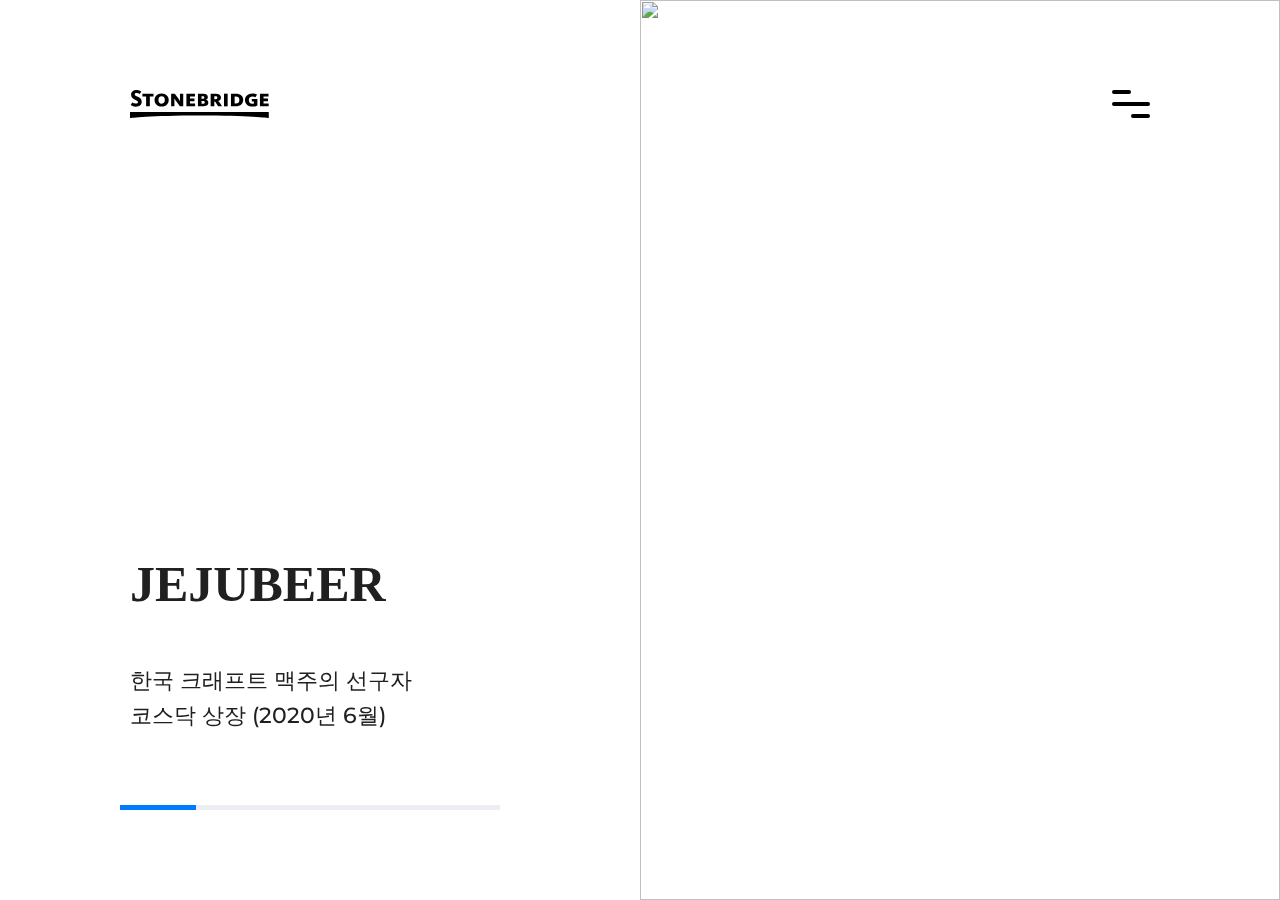
==== commit b4a375b8: "Add files via upload" ====
--- a/index.html
+++ b/index.html
@@ -5,7 +5,10 @@
     <meta charset="UTF-8">
     <meta http-equiv="X-UA-Compatible" content="IE=edge">
     <meta name="viewport" content="width=device-width, initial-scale=1.0">
-    <title>:: Stonebridge ::</title>
+    <meta property="og:image" content="img/og_img.jpg">
+    <meta property="og:description" content="기업의 성장을 위한 모든 단계와 함께하며, 더 크고 넓은 무한의 기회를 향한 든든한 다리가되는 스톤브릿지벤처스입니다.">
+    <title>Stonebridge Ventures</title>
+    <link rel="shortcut icon" href="img/favicon.ico">
     <!-- font -->
     <link rel="preconnect" href="https://fonts.googleapis.com">
     <link rel="preconnect" href="https://fonts.gstatic.com" crossorigin>
@@ -22,16 +25,16 @@
 </head>
 
 <body>
-    <div class="wrap non-dark non-bg">
+    <div class="wrap non-bg">
         <div id="headers"></div>
         <div id="main">
             <div class="swiper-container mySwiper">
                 <div class="swiper-wrapper">
-                    <div class="swiper-slide">
+                    <div class="swiper-slide" onclick="location.href='https://stonebridge.gabia.io/'">
                         <div class="slide-txt">
                             <div class="pos-txt">
                                 <h1>JEJUBEER</h1>
-                                <p>한국 크래프트 맥주의 선구자<br> 코스닥 상장 (2020년 6월) </p>
+                                <p>한국 크래프트 맥주의 선구자<br> 코스닥 상장 (2020년 6월)</p>
                             </div>
                             <!-- end pos-txt -->
                         </div>
@@ -45,7 +48,7 @@
                         <div class="slide-txt">
                             <div class="pos-txt">
                                 <h1>JEJUBEER</h1>
-                                <p>한국 크래프트 맥주의 선구자<br> 코스닥 상장 (2020년 6월) </p>
+                                <p>한국 크래프트 맥주의 선구자<br> 코스닥 상장 (2020년 6월)</p>
                             </div>
                             <!-- end pos-txt -->
                         </div>
@@ -59,7 +62,7 @@
                         <div class="slide-txt">
                             <div class="pos-txt">
                                 <h1>JEJUBEER</h1>
-                                <p>한국 크래프트 맥주의 선구자<br> 코스닥 상장 (2020년 6월) </p>
+                                <p>한국 크래프트 맥주의 선구자<br> 코스닥 상장 (2020년 6월)</p>
                             </div>
                             <!-- end pos-txt -->
                         </div>
@@ -73,7 +76,7 @@
                         <div class="slide-txt">
                             <div class="pos-txt">
                                 <h1>JEJUBEER</h1>
-                                <p>한국 크래프트 맥주의 선구자<br> 코스닥 상장 (2020년 6월) </p>
+                                <p>한국 크래프트 맥주의 선구자<br> 코스닥 상장 (2020년 6월)</p>
                             </div>
                             <!-- end pos-txt -->
                         </div>
@@ -87,7 +90,7 @@
                         <div class="slide-txt">
                             <div class="pos-txt">
                                 <h1>JEJUBEER</h1>
-                                <p>한국 크래프트 맥주의 선구자<br> 코스닥 상장 (2020년 6월) </p>
+                                <p>한국 크래프트 맥주의 선구자<br> 코스닥 상장 (2020년 6월)</p>
                             </div>
                             <!-- end pos-txt -->
                         </div>
@@ -99,7 +102,8 @@
                     <!-- end swiper-slide -->
                 </div>
                 <!-- end swiper-wrapper -->
-                <div class="swiper-button-next"></div>
+                <!-- <div class="swiper-button-prev"></div>
+                <div class="swiper-button-next"></div> -->
                 <div class="swiper-pagination"></div>
             </div>
         </div>
@@ -125,10 +129,11 @@
                     nextEl: ".swiper-button-next",
                     prevEl: ".swiper-button-prev",
                 },
-                // autoplay: {
-                //     delay: 3000,
-                //     disableOnInteraction: false,
-                // },
+                autoplay: {
+                    delay: 2500,
+                    
+                    disableOnInteraction: false,
+                },
             });
         });
     </script>
--- a/css/default.css
+++ b/css/default.css
@@ -9,6 +9,7 @@
 
 /*
 400px == 41.861rem;
+40px == 9.30rem;
 30px == 6.977rem;
 23px == 5.349rem;
 24px == 5.582rem;
@@ -25,36 +26,36 @@
 @font-face {
     font-family: 'Spoqa Han Sans Neo';
     font-weight: 700;
-    src: url('/font/SpoqaHanSansNeo-Bold.woff') format('woff');
-    src: url('/font/SpoqaHanSansNeo-Bold.woff2') format('woff2');
+    src: url('../font/SpoqaHanSansNeo-Bold.woff') format('woff');
+    src: url('../font/SpoqaHanSansNeo-Bold.woff2') format('woff2');
 }
 
 @font-face {
     font-family: 'Spoqa Han Sans Neo';
     font-weight: 500;
-    src: url('/font/SpoqaHanSansNeo-Medium.woff') format('woff');
-    src: url('/font/SpoqaHanSansNeo-Medium.woff2') format('woff2');
+    src: url('../font/SpoqaHanSansNeo-Medium.woff') format('woff');
+    src: url('../font/SpoqaHanSansNeo-Medium.woff2') format('woff2');
 }
 
 @font-face {
     font-family: 'Spoqa Han Sans Neo';
     font-weight: 400;
-    src: url('/font/SpoqaHanSansNeo-Regular.woff') format('woff');
-    src: url('/font/SpoqaHanSansNeo-Regular.woff2') format('woff2');
+    src: url('../font/SpoqaHanSansNeo-Regular.woff') format('woff');
+    src: url('../font/SpoqaHanSansNeo-Regular.woff2') format('woff2');
 }
 
 @font-face {
     font-family: 'Spoqa Han Sans Neo';
     font-weight: 300;
-    src: url('/font/SpoqaHanSansNeo-Light.woff') format('woff');
-    src: url('/font/SpoqaHanSansNeo-Light.woff2') format('woff2');
+    src: url('../font/SpoqaHanSansNeo-Light.woff') format('woff');
+    src: url('../font/SpoqaHanSansNeo-Light.woff2') format('woff2');
 }
 
 @font-face {
     font-family: 'Spoqa Han Sans Neo';
     font-weight: 100;
-    src: url('/font/SpoqaHanSansNeo-Thin.woff') format('woff');
-    src: url('/font/SpoqaHanSansNeo-Thin.woff2') format('woff2');
+    src: url('../font/SpoqaHanSansNeo-Thin.woff') format('woff');
+    src: url('../font/SpoqaHanSansNeo-Thin.woff2') format('woff2');
 }
 
 * {
@@ -71,7 +72,7 @@
 }
 
 body {
-    height: 100%;
+    min-height: 100vh;
 }
 
 .hidden {
--- a/css/common.css
+++ b/css/common.css
@@ -1,256 +1,302 @@
 /* common.css */
 
 .content {
-    padding: 145px 130px 200px 130px;
-    z-index: 1;
-    background: #fff;
+  padding: 145px 130px 200px 130px;
+  z-index: 1;
+  background: #fff;
 }
 
 .user-setting {
-    font-size: 0;
-    margin-bottom: 85px;
-    border: 1px solid #3d5bdc;
-    z-index: 2;
+  font-size: 0;
+  margin-bottom: 85px;
+  border: 1px solid #3d5bdc;
+  z-index: 2;
 }
 
 .user-setting .searchBox {
-    display: inline-block;
-    vertical-align: middle;
-    width: calc(100% - 280px);
-    position: relative;
-    border-right: 1px solid #3d5bdc;
+  display: inline-block;
+  vertical-align: middle;
+  width: calc(100% - 280px);
+  position: relative;
+  font-size: 0;
+}
+
+.user-setting .searchBox .search-icon {
+  position: absolute;
+  right: 18px;
+  cursor: pointer;
+  height: 59px;
+}
+
+.user-setting .searchBox .search-icon i {
+  color: #3d5bdc;
+  display: inline-block;
 }
 
 .user-setting .searchBox input[type="search"] {
-    width: 100%;
-    border: none;
-    font-size: 1.6rem;
-    font-weight: 600;
-    padding: 20px 54px;
-    background: transparent;
+  border: none;
+  font-size: 1.6rem;
+  font-weight: 600;
+  padding: 20px;
+  background: transparent;
+  display: inline-block;
+  vertical-align: middle;
+  width: calc(100% - 70px);
 }
 
 .user-setting .searchBox input[type="search"]::placeholder {
-    color: #3d5bdc;
-}
-
-.user-setting .searchBox .search-icon {
-    display: inline-block;
-    position: absolute;
-    top: 50%;
-    left: 20px;
-    transform: translateY(-50%);
-    color: #3d5bdc;
-    cursor: pointer;
+  color: #5f6368;
+}
+
+.user-setting .searchBox input[type="search"]:focus::-webkit-input-placeholder {
+  color: transparent;
 }
 
 .user-setting .cateBox {
-    display: inline-block;
-    vertical-align: middle;
-    width: 280px;
-    position: relative;
-    z-index: 3;
+  display: inline-block;
+  vertical-align: middle;
+  width: 280px;
+  position: relative;
+  z-index: 3;
 }
 
 .cateBox .placeholder {
-    position: relative;
-    cursor: pointer;
+  position: relative;
+  cursor: pointer;
 }
 
 .cateBox.on .placeholder {
-    background: #f4f6fa;
-}
-
+  background: #f4f6fa;
+}
+.cateBox .placeholder .inner-line {
+  padding: 12px 0;
+}
 .cateBox .placeholder p {
-    font-size: 1.6rem;
-    font-weight: 600;
-    padding: 20px;
-}
-
-.cateBox .placeholder .arrow-down {
-    display: inline-block;
-    position: absolute;
-    top: 50%;
-    right: 24px;
-    transform: translateY(-50%);
+  font-size: 1.6rem;
+  font-weight: 600;
+  padding: 10px 20px;
+  border-left: 1px solid #3d5bdc;
+}
+.cateBox .placeholder .arrow {
+  display: inline-block;
+  position: absolute;
+  top: 45%;
+  right: 24px;
+  transform: translateY(-50%);
+}
+.cateBox .placeholder .arrow .rod {
+  transform: rotate(45deg);
+  width: 11px;
+  height: 11px;
+  border: solid #3d5bdc;
+  border-width: 0 2.5px 2.5px 0;
+  transition: 0.3s;
+}
+.cateBox .placeholder .arrow.toggle .rod {
+  margin-top: 9px;
+  transform: rotate(-135deg);
 }
 
 .cateBox .depth01 {
-    position: absolute;
-    top: 70px;
-    width: 100%;
-    max-height: 0;
-    overflow: hidden;
-    background: #fff;
-    transition: ease .4s;
-    box-shadow: 0 2px 6px 0 rgba(0, 13, 57, 0.16);
+  position: absolute;
+  top: 70px;
+  width: 100%;
+  max-height: 0;
+  overflow: hidden;
+  background: #fff;
+  transition: ease 0.4s;
+  box-shadow: 0 2px 6px 0 rgba(0, 13, 57, 0.16);
 }
 
 .cateBox .depth01.slide {
-    max-height: 800px;
-}
-
-.cateBox .depth01>li>p {
-    padding: 0 20px;
-    position: relative;
-    background: #3d5bdc;
-}
-
-.cateBox .depth01>li>p a {
-    display: block;
-    font-size: 1.4rem;
-    font-weight: 600;
-    padding: 20px 0;
-    color: #fff;
-    border-bottom: 1px solid #fff;
-}
-
-.cateBox .depth01>li:last-child>p a {
-    border-bottom: none;
-}
-
-.cateBox .depth01>li>p .depth01-arrow {
-    position: absolute;
-    top: 50%;
-    right: 24px;
-    transform: translateY(-50%);
-}
-
+  max-height: 800px;
+}
+
+.cateBox .depth01 > li > p {
+  padding: 0 15px;
+  position: relative;
+  background: #3d5bdc;
+}
+
+.cateBox .depth01 > li > p a {
+  display: block;
+  font-size: 1.4rem;
+  font-weight: 600;
+  padding: 20px 0;
+  color: #fff;
+  border-bottom: 1px solid #fff;
+}
+
+.cateBox .depth01 > li:last-child > p a {
+  border-bottom: none;
+}
+
+.cateBox .depth01 li .cateHead .arr-indi {
+  position: absolute;
+  top: 45%;
+  right: 24px;
+  transform: translateY(-50%);
+  display: block;
+}
+.cateBox .depth01 li .cateHead .arr-indi .rod {
+  display: block;
+  transform: rotate(45deg);
+  width: 11px;
+  height: 11px;
+  border: solid #fff;
+  border-width: 0 2.5px 2.5px 0;
+  transition: 0.3s;
+}
+.cateBox .depth01 li .cateHead .arr-indi.on .rod {
+  transform: rotate(-135deg);
+  margin-top: 10px;
+}
 .cateBox .depth02 {
-    max-height: 0;
-    overflow: hidden;
-    transition: ease .4s;
-}
-
+  max-height: 0;
+  overflow: hidden;
+  transition: ease 0.4s;
+}
 .cateBox .depth02.slide {
-    max-height: 600px;
-}
-
-.cateBox .depth02>li {
-    background: #fff;
-    border-bottom: 1px solid #dadce0;
-}
-
-.cateBox .depth02>li:last-child {
-    border-bottom: none;
-}
-
-.cateBox .depth02>li input[type="checkbox"] {
-    display: none;
-}
-
-.cateBox .depth02>li input[type="checkbox"]+label::after {
-    content: "";
-    display: inline-block;
-    vertical-align: middle;
-    width: 20px;
-    height: 20px;
-    border-radius: 50%;
-    border: 1px solid #dadce0;
-}
-
-.cateBox .depth02>li input[type="checkbox"]:checked+label::after {
-    background-image: url("../img/checked.svg");
-    border: none;
-    background-repeat: no-repeat;
-    background-size: 100% 100%;
-}
-
-.cateBox .depth02>li label span {
-    font-size: 1.4rem;
-    font-weight: 600;
-    color: #5f6368;
-    display: inline-block;
-    vertical-align: middle;
-    width: calc(100% - 46px);
-    padding: 20px;
-}
-
-.cateBox .depth02>li input[type="checkbox"]:checked+label span {
-    color: #3d5bdc;
+  max-height: 600px;
+}
+
+.cateBox .depth02 > li {
+  background: #fff;
+}
+
+.cateBox .depth02 > li:last-child {
+  border-bottom: none;
+}
+
+.cateBox .depth02 > li input[type="checkbox"] {
+  display: none;
+}
+
+.cateBox .depth02 > li input[type="checkbox"] + label::after {
+  content: "";
+  display: inline-block;
+  vertical-align: middle;
+  width: 20px;
+  height: 20px;
+  border-radius: 50%;
+  border: 2px solid #5f6368;
+  box-sizing: border-box;
+}
+
+.cateBox .depth02 > li input[type="checkbox"]:checked + label::after {
+  background-image: url("../img/checked.svg");
+  border: none;
+  background-repeat: no-repeat;
+  background-size: 100% 100%;
+}
+
+.cateBox .depth02 > li label span {
+  font-size: 1.4rem;
+  font-weight: 600;
+  color: #5f6368;
+  display: inline-block;
+  vertical-align: middle;
+  width: calc(100% - 39px);
+  padding: 20px;
+}
+
+.cateBox .depth02 > li input[type="checkbox"]:checked + label span {
+  color: #3d5bdc;
 }
 
 .more-btn {
-    text-align: center;
-    width: 200px;
-    margin: 135px auto 0 auto;
-    cursor: pointer;
+  text-align: center;
+  width: 200px;
+  margin: 135px auto 0 auto;
+  cursor: pointer;
 }
 
 .more-btn p {
-    font-size: 18px;
-    font-weight: 600;
-    margin-bottom: 20px;
-    transition: .3s ease;
+  font-size: 18px;
+  font-weight: 600;
+  margin-bottom: 20px;
+  transition: 0.3s ease;
 }
 
 .more-btn:hover p {
-    font-size: 20px;
-    font-weight: bolder;
+  font-size: 20px;
+  font-weight: bolder;
 }
 
 .more-btn i {
-    font-size: 26px;
+  font-size: 26px;
 }
 
 .more-btn:hover i {
-    font-size: 30px;
+  font-size: 30px;
 }
 
 .popup {
-    position: fixed;
-    top: 0;
-    right: -100%;
-    bottom: 0;
-    width: 100%;
-    height: 100%;
-    z-index: 4;
-    font-size: 0;
-    background: #fff;
-    display: flex;
-}
+  position: fixed;
+  top: 0;
+  right: -100%;
+  bottom: 0;
+  width: 100%;
+  height: 100%;
+  z-index: 4;
+  font-size: 0;
+  background: #fff;
+  display: flex;
+}
+
 .popup .popContent {
-    position: relative;
-   display: inline-block;
-   width: 33.33%;height: 100%;
-    background: #202020;
-}
+  position: relative;
+  display: inline-block;
+  width: 33.33%;
+  height: 100%;
+  background: #202020;
+}
+
 .popup .popContent .crew-txt {
-    position: absolute;
-    left: 130px; bottom: 50px;
-}
+  position: absolute;
+  left: 130px;
+  bottom: 50px;
+}
+
 .popup .popContent .key-inf {
-    padding-bottom: 50px;
-}
+  padding-bottom: 50px;
+}
+
 .popup .popContent .key-inf h1 {
-    color: #fff;
-    font-size: 2.4rem;
-    padding-bottom: 12px;
-}
+  color: #fff;
+  font-size: 2.4rem;
+  padding-bottom: 12px;
+}
+
 .popup .popContent .key-inf p {
-    color: #fff;
-    font-size: 1.6rem;
-}
+  color: #fff;
+  font-size: 1.6rem;
+}
+
 .popup .popContent .sec-txt {
-    padding-bottom: 50px;
-}
+  padding-bottom: 50px;
+}
+
 .popup .popContent .sec-txt p {
-    color: #fff;
-    font-size: 1.4rem;
-    font-weight: bold;
-    padding-bottom: 13px;
-}
+  color: #fff;
+  font-size: 1.4rem;
+  font-weight: bold;
+  padding-bottom: 13px;
+}
+
 .popup .popContent .sec-txt ul li {
-    font-size: 1.4rem;
-    color: #fff;
-    line-height: 1.71;
-}
+  font-size: 1.4rem;
+  color: #fff;
+  line-height: 1.71;
+}
+
 .popup .zoom-img {
-    display: inline-block;
-    width: calc(100% - 33.33%);
-    height: 100%;
-    object-fit: cover;
-}
+  display: inline-block;
+  width: calc(100% - 33.33%);
+  height: 100%;
+  object-fit: cover;
+}
+
 /* 
 .popup .fixed-element .brief-info {
     position: absolute;
@@ -325,4 +371,4 @@
         transform: translateY(0);
         opacity: 1;
     }
-} */+} */
--- a/css/style.css
+++ b/css/style.css
@@ -1,1392 +1,1449 @@
 /* header */
 
 header {
-    width: 100%;
-    z-index: 999;
-    position: relative;
+  width: 100%;
+  z-index: 999;
+  position: relative;
 }
 
 header.fixed {
-    position: fixed;
+  position: fixed;
 }
 
 header .logo {
-    position: absolute;
-    top: 90px;
-    left: 130px;
-    z-index: 20;
+  position: absolute;
+  top: 90px;
+  left: 130px;
+  z-index: 20;
 }
 
 header .logo.close {
-    display: none;
+  display: none;
 }
 
 header svg {
-    fill: #000;
+  fill: #000;
 }
 
 header .back-btn {
-    display: none;
-    position: absolute;
-    top: 90px;
-    left: 130px;
-    z-index: 20;
-    cursor: pointer;
+  display: none;
+  position: absolute;
+  top: 90px;
+  left: 130px;
+  z-index: 20;
+  cursor: pointer;
 }
 
 header .back-btn i {
-    font-size: 3.7rem;
-    color: #fff;
+  font-size: 3.7rem;
+  color: #fff;
 }
 
 .menu-btn {
-    position: absolute;
-    top: 90px;
-    right: 130px;
-    z-index: 20;
+  position: absolute;
+  top: 90px;
+  right: 130px;
+  z-index: 20;
 }
 
 .menu-btn .con {
-    cursor: pointer;
-    display: inline-block;
-    width: 36px;
+  cursor: pointer;
+  display: inline-block;
+  width: 36px;
 }
 
 .menu-btn .bar {
-    display: block;
-    background: #000;
-    height: 4px;
-    border-radius: 2px;
+  display: block;
+  background: #000;
+  height: 4px;
+  border-radius: 2px;
 }
 
 .menu-btn.change .bar {
-    background: #fff;
+  background: #fff;
 }
 
 .menu-btn .top {
-    width: 19px;
-    float: left;
-    margin-bottom: 8px;
+  width: 19px;
+  float: left;
+  margin-bottom: 8px;
 }
 
 .menu-btn .middle {
-    width: 38px;
-    clear: both;
+  width: 38px;
+  clear: both;
 }
 
 .menu-btn .bottom {
-    width: 19px;
-    float: right;
-    margin-top: 8px;
+  width: 19px;
+  float: right;
+  margin-top: 8px;
 }
 
 .menu-btn .con {
-    width: auto;
-    margin: 0 auto;
-    -webkit-transition: all .7s ease;
-    -moz-transition: all .7s ease;
-    -ms-transition: all .7s ease;
-    -o-transition: all .7s ease;
-    transition: all .7s ease;
+  width: auto;
+  margin: 0 auto;
+  -webkit-transition: all 0.7s ease;
+  -moz-transition: all 0.7s ease;
+  -ms-transition: all 0.7s ease;
+  -o-transition: all 0.7s ease;
+  transition: all 0.7s ease;
 }
 
 .menu-btn .middle {
-    margin: 0 auto;
+  margin: 0 auto;
 }
 
 .menu-btn .bar {
-    -webkit-transition: all .5s ease;
-    -moz-transition: all .5s ease;
-    -ms-transition: all .5s ease;
-    -o-transition: all .5s ease;
-    transition: all .5s ease;
+  -webkit-transition: all 0.5s ease;
+  -moz-transition: all 0.5s ease;
+  -ms-transition: all 0.5s ease;
+  -o-transition: all 0.5s ease;
+  transition: all 0.5s ease;
 }
 
 .menu-btn.close .bar {
-    background: #000;
+  background: #000;
 }
 
 .menu-btn.close .top {
-    width: 38px;
-    -webkit-transform: translateY(12px) rotateZ(45deg);
-    -moz-transform: translateY(12px) rotateZ(45deg);
-    -ms-transform: translateY(12px) rotateZ(45deg);
-    -o-transform: translateY(12px) rotateZ(45deg);
-    transform: translateY(12px) rotateZ(45deg);
+  width: 38px;
+  -webkit-transform: translateY(12px) rotateZ(45deg);
+  -moz-transform: translateY(12px) rotateZ(45deg);
+  -ms-transform: translateY(12px) rotateZ(45deg);
+  -o-transform: translateY(12px) rotateZ(45deg);
+  transform: translateY(12px) rotateZ(45deg);
 }
 
 .menu-btn.close .bottom {
-    width: 38px;
-    -webkit-transform: translateY(-12px) rotateZ(-45deg);
-    -moz-transform: translateY(-12px) rotateZ(-45deg);
-    -ms-transform: translateY(-12px) rotateZ(-45deg);
-    -o-transform: translateY(-12px) rotateZ(-45deg);
-    transform: translateY(-12px) rotateZ(-45deg);
+  width: 38px;
+  -webkit-transform: translateY(-12px) rotateZ(-45deg);
+  -moz-transform: translateY(-12px) rotateZ(-45deg);
+  -ms-transform: translateY(-12px) rotateZ(-45deg);
+  -o-transform: translateY(-12px) rotateZ(-45deg);
+  transform: translateY(-12px) rotateZ(-45deg);
 }
 
 .menu-btn.close .middle {
+  opacity: 0;
+}
+
+#open-menu {
+  display: none;
+  background: #fff;
+  position: fixed;
+  top: 0;
+  left: 0;
+  bottom: 0;
+  right: 0;
+  width: 100%;
+  height: 100%;
+  z-index: 5;
+  overflow-y: auto;
+}
+
+#open-menu .inner-content {
+  width: 800px;
+  position: absolute;
+  top: 120px;
+  left: 50%;
+  transform: translateX(-50%);
+  padding-bottom: 120px;
+}
+
+#open-menu .gnb-menu {
+  margin-bottom: 62px;
+}
+
+#open-menu .gnb-menu a {
+  color: #000;
+  font-weight: bold;
+  display: block;
+  animation: transUp_ani 1s;
+  -moz-animation: transUp_ani 1s;
+  -webkit-animation: transUp_ani 1s;
+  -o-animation: transUp_ani 1s;
+  font-size: 10rem;
+  animation-fill-mode: forwards;
+}
+
+@keyframes transUp_ani {
+  from {
+    transform: translateY(120px);
     opacity: 0;
-}
-
-#open-menu {
-    display: none;
-    background: #fff;
-    position: fixed;
-    top: 0;
-    left: 0;
-    bottom: 0;
-    right: 0;
-    width: 100%;
-    height: 100%;
-    z-index: 5;
-    overflow-y: auto;
-}
-
-#open-menu .inner-content {
-    width: 800px;
-    position: absolute;
-    top: 120px;
-    left: 50%;
-    transform: translateX(-50%);
-    padding-bottom: 120px;
-}
-
-#open-menu .gnb-menu {
-    margin-bottom: 62px;
-}
-
-#open-menu .gnb-menu a {
-    color: #000;
-    font-weight: bold;
-    display: block;
-    animation: transUp_ani 1s;
-    -moz-animation: transUp_ani 1s;
-    -webkit-animation: transUp_ani 1s;
-    -o-animation: transUp_ani 1s;
-    font-size: 10rem;
-    animation-fill-mode: forwards;
-}
-
-@keyframes transUp_ani {
-    from {
-        transform: translateY(120px);
-        opacity: 0;
-    }
-    to {
-        transform: translateY(0);
-        opacity: 1;
-    }
+  }
+  to {
+    transform: translateY(0);
+    opacity: 1;
+  }
 }
 
 #open-menu .gnb-menu a:hover {
-    color: #3d5bdc;
+  color: #3d5bdc;
 }
 
 #open-menu .contact-us {
-    border-top: 1px solid #000;
-    font-size: 0;
+  border-top: 1px solid #000;
+  border-bottom: 1px solid #000;
+  font-size: 0;
 }
 
 #open-menu .contact-us li {
-    display: inline-block;
-    vertical-align: middle;
-    width: 50%;
-    color: #000;
-    padding: 30px 0;
-    border-bottom: 1px solid #000;
-    animation: move_ani01 1s;
-    -moz-animation: move_ani01 1s;
-    -webkit-animation: move_ani01 1s;
-    -o-animation: move_ani01 1s;
-    /* animation-delay: .5s; */
-    /* -webkit-animation-delay: .5s; */
-    animation-fill-mode: forwards;
+  display: inline-block;
+  vertical-align: middle;
+  width: 50%;
+  color: #000;
+  padding: 30px 0;
+  animation: move_ani01 1s;
+  -moz-animation: move_ani01 1s;
+  -webkit-animation: move_ani01 1s;
+  -o-animation: move_ani01 1s;
+  animation-fill-mode: forwards;
+  opacity: 0;
+}
+
+@keyframes move_ani01 {
+  from {
+    transform: translateX(400px);
     opacity: 0;
-}
-
-@keyframes move_ani01 {
-    from {
-        transform: translateX(400px);
-        opacity: 0;
-    }
-    to {
-        transform: translateX(0);
-        opacity: 1;
-    }
+  }
+  to {
+    transform: translateX(0);
+    opacity: 1;
+  }
 }
 
 #open-menu .contact-us li a {
-    font-size: 2.8rem;
-    font-weight: 600;
+  font-size: 2.8rem;
+  font-weight: 600;
 }
 
 #open-menu .contact-us li a:hover {
-    color: #3d5bdc;
+  color: #3d5bdc;
 }
 
 #open-menu .screen-mode {
-    padding-top: 30px;
-    display: inline-block;
-    cursor: pointer;
-    perspective: 1000px;
-    animation: move_ani02 1s;
-    -moz-animation: move_ani02 1s;
-    -webkit-animation: move_ani02 1s;
-    -o-animation: move_ani02 1s;
-    animation-delay: .5s;
-    -webkit-animation-delay: .5s;
-    animation-fill-mode: forwards;
+  padding-top: 30px;
+  display: inline-block;
+  cursor: pointer;
+  perspective: 1000px;
+  animation: move_ani02 1s;
+  -moz-animation: move_ani02 1s;
+  -webkit-animation: move_ani02 1s;
+  -o-animation: move_ani02 1s;
+  animation-delay: 0.5s;
+  -webkit-animation-delay: 0.5s;
+  animation-fill-mode: forwards;
+  opacity: 0;
+}
+
+@keyframes move_ani02 {
+  from {
+    transform: translateX(400px);
     opacity: 0;
-}
-
-@keyframes move_ani02 {
-    from {
-        transform: translateX(400px);
-        opacity: 0;
-    }
-    to {
-        transform: translateX(0);
-        opacity: 1;
-    }
+  }
+  to {
+    transform: translateX(0);
+    opacity: 1;
+  }
+}
+
+#open-menu .screen-mode .flip-box {
+  width: 150px;
+  height: 32px;
+  position: relative;
+  transform-style: preserve-3d;
+  transform: rotateY(0deg);
+  transition: 0.5s;
+  display: inline-block;
+  vertical-align: middle;
 }
 
 #open-menu .screen-mode i {
-    display: inline-block;
-    vertical-align: top;
-    font-size: 2.6rem;
-}
-
-#open-menu .screen-mode .flip-box {
-    width: 150px;
-    height: 32px;
-    position: relative;
-    transform-style: preserve-3d;
-    transform: rotateY(0deg);
-    transition: .5s;
-    display: inline-block;
-    vertical-align: top;
+  display: inline-block;
+  vertical-align: middle;
+  font-size: 2.6rem;
 }
 
 #open-menu .screen-mode .flip-box p {
-    font-size: 2.4rem;
-    font-weight: 600;
-    position: absolute;
-    width: 100%;
-    height: 100%;
-    backface-visibility: hidden;
-    background: #fff;
+  font-size: 2.4rem;
+  font-weight: 600;
+  position: absolute;
+  width: 100%;
+  height: 100%;
+  backface-visibility: hidden;
+  background: #fff;
 }
 
 #open-menu .screen-mode .flip-box .back-mode {
-    transform: rotateX(180deg);
+  transform: rotateX(180deg);
 }
 
 #open-menu .screen-mode.change .flip-box {
-    transform: rotateX(-180deg);
-}
-
+  transform: rotateX(-180deg);
+}
 
 /* header : fill-change */
 
 .fill-change .logo {
-    display: none;
+  display: none;
 }
 
 .fill-change .back-btn {
-    display: block;
+  display: block;
 }
 
 .fill-change .back-btn i {
-    color: #000;
+  color: #000;
 }
 
 .fill-change .menu-btn .bar {
-    background: #000;
-}
-
-
-/* header : light-mode */
-
+  background: #000;
+}
 
 /* footer */
 
 footer {
-    padding: 20px 130px;
-    background: #f4f6fa;
-    font-size: 0;
+  padding: 20px 130px;
+  background: #f4f6fa;
+  font-size: 0;
 }
 
 footer .foot-info {
-    display: inline-block;
-    vertical-align: middle;
-    width: calc(100% - 308px);
-    padding-right: 20px;
+  display: inline-block;
+  vertical-align: middle;
+  width: calc(100% - 308px);
+  padding-right: 20px;
 }
 
 footer .f-logo {
-    display: inline-block;
-    vertical-align: middle;
-    width: 125px;
+  display: inline-block;
+  vertical-align: middle;
+  width: 125px;
 }
 
 footer .f-logo svg {
-    width: 100%;
-    fill: #5f6368;
+  width: 100%;
+  fill: #5f6368;
 }
 
 footer .copyright {
-    display: inline-block;
-    vertical-align: middle;
-    font-weight: 600;
-    font-size: 1.4rem;
-    color: #5f6368;
-    margin-left: 33px;
+  display: inline-block;
+  vertical-align: middle;
+  font-weight: 600;
+  font-size: 1.4rem;
+  color: #5f6368;
+  margin-left: 33px;
 }
 
 footer .wsite-link {
-    display: inline-block;
-    vertical-align: middle;
-    width: 308px;
-    cursor: pointer;
-    position: relative;
-    background: #fff;
-    border: 1px solid #dadce0;
-    transition: all .3s ease-in-out;
+  display: inline-block;
+  vertical-align: middle;
+  width: 308px;
+  cursor: pointer;
+  position: relative;
+  background: #fff;
+  border: 1px solid #dadce0;
+  transition: all 0.3s ease-in-out;
 }
 
 footer .wsite-link:hover {
-    background: #3d5bdc;
-    border: 1px solid #3d5bdc;
+  background: #3d5bdc;
+  border: 1px solid #3d5bdc;
 }
 
 footer .wsite-link a {
-    display: block;
-    width: 100%;
-    font-size: 1.4rem;
-    font-weight: 600;
-    padding: 16px 50px 16px 24px;
-    color: #5f6368;
-    transition: all .3s ease-in-out;
+  display: block;
+  width: 100%;
+  font-size: 1.4rem;
+  font-weight: 600;
+  padding: 16px 50px 16px 24px;
+  color: #5f6368;
+  transition: all 0.3s ease-in-out;
 }
 
 footer .wsite-link:hover a {
-    color: #fff;
+  color: #fff;
 }
 
 footer .wsite-link i {
-    position: absolute;
-    top: 50%;
-    right: 25px;
-    transform: translateY(-50%);
-    color: #5f6368;
-    font-size: 2rem;
-    transition: all .3s ease-in-out;
+  position: absolute;
+  top: 50%;
+  right: 25px;
+  transform: translateY(-50%);
+  color: #5f6368;
+  font-size: 2rem;
+  transition: all 0.3s ease-in-out;
 }
 
 footer .wsite-link:hover i {
-    color: #fff;
-}
-
+  color: #fff;
+}
+
+/* opening */
+
+.opening {
+  width: 100%;
+  height: 100vh;
+  display: flex;
+}
+
+.opening .wrap-box {
+  flex: 1;
+  background-size: cover;
+  background-repeat: no-repeat;
+  background-position: center center;
+  position: relative;
+}
+
+.opening .wrap-box .layout {
+  width: 100%;
+  height: 100%;
+  background-color: rgba(42, 42, 42, 0.5);
+}
+
+.opening .wrap-box .layout h1 {
+  position: absolute;
+  top: 50%;
+  left: 50%;
+  transform: translate(-50%, -50%);
+  text-align: center;
+  font-size: 4rem;
+  color: #202020;
+  font-weight: bold;
+}
+
+.opening .new-site {
+  background-image: url("../img/opening_new_site.png");
+}
+
+.opening .prev-site {
+  background-image: url("../img/opening_prev_site.png");
+}
+
+.opening .new-site:hover .layout {
+  background-color: rgba(42, 42, 42, 0.25);
+}
+
+.opening .new-site:hover h1 {
+  color: #fff;
+}
+
+.opening .prev-site:hover .layout {
+  background-color: rgba(42, 42, 42, 0.25);
+}
+
+.opening .prev-site:hover h1 {
+  color: #fff;
+}
 
 /* style.css */
 
 .visual-area {
-    width: 100%;
-    height: 100vh;
-    position: relative;
+  width: 100%;
+  height: 100vh;
+  position: relative;
 }
 
 .visual-area h1 {
-    position: absolute;
-    color: #fff;
-    font-size: 10rem;
-    font-weight: 600;
-    left: 130px;
-    bottom: 130px;
-    z-index: 55;
+  position: absolute;
+  color: #fff;
+  font-size: 10rem;
+  font-weight: 600;
+  left: 130px;
+  bottom: 130px;
+  z-index: 3;
+}
+
+.visual-area .m-img {
+  display: none;
 }
 
 .visual-area .visual-img {
-    width: 100%;
-    height: 100%;
-    z-index: -1;
-    position: fixed;
-    object-fit: cover;
+  width: 100%;
+  height: 100%;
+  z-index: -1;
+  position: fixed;
+  object-fit: cover;
 }
 
 .visual-area .obj-img {
-    position: absolute;
-    width: 100%;
-    height: 100%;
-    left: 0;
-    bottom: 0;
-    object-fit: cover;
-}
-
+  position: absolute;
+  width: 100%;
+  height: 100%;
+  left: 0;
+  bottom: 0;
+  object-fit: cover;
+}
 
 /* index */
 
 #main {
-    height: 100vh;
-    overflow-y: hidden;
+  height: 100vh;
+  overflow-y: hidden;
 }
 
 #main .swiper-container {
-    height: 100%;
+  height: 100%;
 }
 
 #main .swiper-slide {
-    width: 100%;
-    font-size: 0;
+  width: 100%;
+  font-size: 0;
 }
 
 #main .swiper-slide .slide-txt {
-    width: 640px;
-    height: 100%;
-    display: inline-block;
-    position: relative;
+  width: 640px;
+  height: 100%;
+  display: inline-block;
+  position: relative;
 }
 
 #main .swiper-slide .slide-txt .pos-txt {
-    position: absolute;
-    bottom: 167px;
-    left: 50%;
-    transform: translateX(-50%);
-    max-width: 380px;
-    width: 100%;
+  position: absolute;
+  bottom: 167px;
+  left: 50%;
+  transform: translateX(-50%);
+  max-width: 380px;
+  width: 100%;
 }
 
 #main .swiper-slide .slide-txt h1 {
-    font-family: 'Montserrat', sans-serif;
-    font-size: 50px;
-    font-weight: 600;
-    color: #202020;
-    padding-bottom: 50px;
+  font-family: "Spoqa Han Sans Neo", "sans-serif";
+  font-size: 50px;
+  font-weight: 600;
+  color: #202020;
+  padding-bottom: 50px;
 }
 
 #main .swiper-slide .slide-txt p {
-    font-size: 22px;
-    font-weight: 500;
+  font-size: 22px;
+  font-weight: 500;
+  line-height: 1.6;
+  color: #202020;
 }
 
 #main .swiper-slide .slide-img {
-    width: calc(100% - 640px);
-    display: inline-block;
-    height: 100%;
+  width: calc(100% - 640px);
+  display: inline-block;
+  height: 100%;
 }
 
 #main .swiper-slide .slide-img img {
-    width: 100%;
-    height: 100%;
-    object-fit: cover;
-}
-
+  width: 100%;
+  height: 100%;
+  object-fit: cover;
+}
 
 /* about */
 
+#about .slide-down {
+  position: fixed;
+  bottom: 142px;
+  right: 130px;
+  background: #3d5bdc;
+  border-radius: 50%;
+  width: 40px;
+  height: 40px;
+  cursor: pointer;
+  z-index: 10;
+}
+
+#about {
+  background: #f4f6fa;
+}
+
 #about section {
-    font-size: 0;
-    height: 100vh;
-    overflow: hidden;
+  font-size: 0;
+  height: 100vh;
+  background: #fff;
+  margin-bottom: 20px;
+}
+
+#about section:last-child {
+  margin-bottom: 0;
 }
 
 #about .layout {
-    max-width: 1526px;
-    width: 100%;
-    height: 100%;
-    margin: 0 auto;
+  max-width: 1526px;
+  width: 100%;
+  height: 100%;
+  margin: 0 auto;
 }
 
 #about video {
-    width: 100%;
-    height: 100%;
-    display: block;
-    object-fit: cover;
+  width: 100%;
+  height: 100%;
+  display: block;
+  object-fit: cover;
 }
 
 #about .video-area {
-    width: 50%;
-    height: 100%;
-    display: inline-block;
-    vertical-align: middle;
+  width: 50%;
+  height: 100%;
+  display: inline-block;
+  vertical-align: middle;
 }
 
 #about .video-area video {
-    height: 100%;
+  height: 100%;
 }
 
 #about .video {
-    display: block;
+  display: block;
 }
 
 #about .m-video {
-    display: none;
+  display: none;
 }
 
 #about .ab-txt {
-    width: 50%;
-    display: inline-block;
-    vertical-align: middle;
-    padding-left: 50px;
+  width: 50%;
+  display: inline-block;
+  vertical-align: middle;
+  padding-left: 50px;
 }
 
 #about .ab-txt h1 {
-    font-family: 'Montserrat', sans-serif;
-    font-size: 5rem;
-    font-weight: bold;
-    padding-bottom: 50px;
+  font-family: "Montserrat", sans-serif;
+  font-size: 5rem;
+  font-weight: bold;
+  padding-bottom: 50px;
+  color: #3d5bdc;
 }
 
 #about .ab-txt p {
-    font-size: 2.4rem;
-    font-weight: 500;
-    padding-bottom: 20px;
-}
-
-.about-02 {
-    background: #3d5bdc;
-}
-
-.about-02 .ab-txt h1 {
-    color: #fff;
-}
-
-.about-02 .ab-txt p {
-    color: #fff;
+  font-size: 2.1rem;
+  font-weight: 500;
+  padding-bottom: 23px;
+  color: #202020;
+  word-break: keep-all;
 }
 
 #about .about-03 .ab-txt {
-    padding-left: 0;
-}
-
-#about .about-03 .ab-txt h1 {
-    color: #3d5bdc;
-}
-
-#about .about-03 .ab-txt p {
-    color: #202020;
+  padding-left: 0;
 }
 
 #about .about-03 .ab-txt .pos-txt {
-    float: right;
-    margin-right: 50px;
-}
-
-.about-04 {
-    background: #f4f6fa;
-}
-
-.about-05 {
-    background: #2F3133;
+  float: right;
+  margin-right: 50px;
 }
 
 #about .about-05 .ab-txt {
-    padding-left: 0;
+  padding-left: 0;
+  position: relative;
+  height: 100%;
 }
 
 #about .about-05 .ab-txt .pos-txt {
-    float: right;
-    margin-right: 50px;
-}
-
-.about-05 .ab-txt h1 {
-    color: #fff;
-}
-
-.about-05 .ab-txt p {
-    color: #fff;
+  position: absolute;
+  float: right;
+  width: 100%;
+  margin-right: 50px;
+  left: 50%;
+  bottom: 290px;
+  transform: translateX(-50%);
 }
 
 .about-06 {
-    position: relative;
+  position: relative;
 }
 
 .about-06 .layout {
-    font-size: 0;
-    position: absolute;
-    height: auto !important;
-    top: 50%;
-    left: 50%;
-    transform: translate(-50%, -50%);
+  font-size: 0;
+  position: absolute;
+  height: auto !important;
+  top: 50%;
+  left: 50%;
+  transform: translate(-50%, -50%);
 }
 
 .about-06 .ab-txt {
-    display: inline-block;
-    vertical-align: top;
-    width: 50%;
+  display: inline-block;
+  vertical-align: top;
+  width: 50%;
 }
 
 .about-06 .ab-txt h1 {
-    color: #3d5bdc;
+  color: #3d5bdc;
 }
 
 .about-06 .ab-table {
-    display: inline-block;
-    vertical-align: top;
-    width: 50%;
+  display: inline-block;
+  vertical-align: top;
+  width: 50%;
 }
 
 .about-06 table tr:first-child {
-    border-top: 1px solid #dadce0;
+  border-top: 1px solid #dadce0;
 }
 
 .about-06 table tr {
-    border-bottom: 1px solid #dadce0;
+  border-bottom: 1px solid #dadce0;
 }
 
 .about-06 table th,
 .about-06 table td {
-    padding: 25px 0;
-    font-size: 2.4rem;
-    text-align: left;
+  padding: 23px 0;
+  font-size: 2.4rem;
+  text-align: left;
 }
 
 .about-06 table th {
-    font-family: 'Spoqa Han Sans Neo', 'sans-serif';
-    font-weight: 500;
-    color: #202020;
+  font-family: "Spoqa Han Sans Neo", "sans-serif";
+  font-weight: 500;
+  color: #202020;
 }
 
 .about-06 table td {
-    font-family: 'Montserrat', sans-serif;
-    font-weight: 600;
-    color: #3d5bdc;
-}
-
+  font-family: "Montserrat", sans-serif;
+  font-weight: 600;
+  color: #3d5bdc;
+}
 
 /* partner */
 
 #partner .tb-detail {
-    display: table;
-    width: 100%;
-    height: 120px;
-    border: 1px solid #dadce0;
-    font-size: 0;
-    margin-bottom: 24px;
-    cursor: pointer;
+  display: table;
+  width: 100%;
+  height: 120px;
+  border: 1px solid #dadce0;
+  font-size: 0;
+  margin-bottom: 24px;
+  cursor: pointer;
 }
 
 #partner .tb-detail:hover {
-    border: 1px solid #3d5bdc;
-    box-shadow: 0 2px 6px 0 rgba(0, 13, 57, 0.16);
+  border: 1px solid #3d5bdc;
+  box-shadow: 0 2px 6px 0 rgba(0, 13, 57, 0.16);
 }
 
 #partner .tb-detail .cm-box {
-    display: table-cell;
-    vertical-align: middle;
-    height: 100%;
-    border-right: 1px solid #dadce0;
-}
-
-#partner .tb-detail:hover .cm-box {
-    border-right: 1px solid #3d5bdc;
-}
+  display: table-cell;
+  vertical-align: middle;
+  height: 100%;
+}
+
+/* #partner .tb-detail:hover .cm-box {
+  border-right: 1px solid #3d5bdc;
+} */
 
 #partner .tb-detail .cm-box:last-child {
-    border-right: 0;
+  border-right: 0;
 }
 
 #partner .tb-detail .tb-logo {
-    width: 24.95%;
-    text-align: center;
-}
-
+  width: 24.95%;
+  text-align: center;
+}
+
+#partner .tb-detail .tb-logo img {
+  max-height: 120px;
+}
+#partner .tb-detail .tb-split {
+  width: 75.05%;
+  font-size: 0;
+  padding: 20px 0;
+}
 #partner .tb-detail .tb-tit {
-    width: calc(100% - 45%);
-}
-
+  width: calc(100% - 85%);
+  border-left: 1px solid #dadce0;
+}
 #partner .tb-detail .tb-tit p {
-    font-size: 1.8rem;
-    padding: 0 40px;
-}
-
+  font-size: 1.6rem;
+  padding: 0 25px;
+  color: #5f6368;
+  font-weight: 500;
+}
+#partner .tb-detail:hover .tb-tit {
+  border-left: 1px solid #3d5bdc;
+}
 #partner .tb-detail:hover .tb-tit p {
-    color: #3d5bdc;
+  color: #3d5bdc;
 }
 
 #partner .tb-detail .tb-cate {
-    text-align: center;
-    width: 20.05%;
+  text-align: center;
+  width: 5%;
 }
 
 #partner .tb-detail .tb-cate ul {
-    font-size: 0;
-    width: 100%;
-    display: flex;
+  font-size: 0;
+  width: 100%;
+  display: flex;
 }
 
 #partner .tb-detail .tb-cate li {
-    flex: 1;
-    font-size: 1.8rem;
-    line-height: 120px;
-    font-weight: bold;
-    border-right: 1px solid #dadce0;
-    color: #5f6368;
+  flex: 1;
+  font-size: 1.6rem;
+  line-height: 80px;
+  border-left: 1px solid #dadce0;
+  color: #5f6368;
+  font-weight: 600;
 }
 
 #partner .tb-detail:hover .tb-cate li {
-    border-right: 1px solid #3d5bdc;
-    color: #3d5bdc;
+  border-left: 1px solid #3d5bdc;
+  color: #3d5bdc;
 }
 
 #partner .tb-detail .tb-cate li:last-child {
-    border-right: 0;
-}
-
+  border-right: 0;
+}
 
 /* crew */
 
 #crew {
-    padding: 200px 120px;
+  padding: 200px 90px;
 }
 
 .crewArea {
-    display: flex;
-    flex-wrap: wrap;
+  display: flex;
+  flex-wrap: wrap;
 }
 
 #crew .crew-box {
-    flex-basis: 33.3%;
-    padding: 0 10px;
-    margin-bottom: 20px;
+  flex-basis: 33.3%;
+  padding: 0 32.5px;
+  margin-bottom: 65px;
+  cursor: pointer;
 }
 
 #crew .crew-box .inner-box {
-    position: relative;
-    overflow: hidden;
-    width: 100%;
-    height: 320px;
+  position: relative;
+  overflow: hidden;
+  width: 100%;
+  height: 320px;
 }
 
 #crew .crew-box img {
-    display: block;
-    width: 100%;
-    height: 100%;
-    object-fit: cover;
-    transition: all .5s ease;
+  display: block;
+  width: 100%;
+  height: 100%;
+  object-fit: cover;
+  transition: all 0.5s ease;
 }
 
 #crew .crew-box:hover img {
-    transform: scale(1.2);
+  transform: scale(1.2);
 }
 
 #crew .crew-box .crew-info {
-    position: absolute;
-    top: 0;
-    left: 0;
-    width: 100%;
-    height: 100%;
-    opacity: 0;
-    transition: all .7s ease;
+  position: absolute;
+  top: 0;
+  left: 0;
+  width: 100%;
+  height: 100%;
+  opacity: 0;
+  transition: all 0.7s ease;
 }
 
 #crew .crew-box:hover .crew-info {
-    opacity: 1;
+  opacity: 1;
 }
 
 #crew .crew-box .crew-nm {
-    position: absolute;
-    font-size: 1.8rem;
-    top: 26px;
-    left: 30px;
-    color: #fff;
+  position: absolute;
+  font-size: 1.8rem;
+  top: 26px;
+  left: 30px;
+  color: #fff;
+}
+
+#crew .crew-box .crew-position {
+  position: absolute;
+  bottom: 26px;
+  left: 50%;
+  transform: translateX(-50%);
+  width: 100%;
+  padding: 0 30px;
+  font-size: 0;
 }
 
 #crew .crew-box ul {
-    position: absolute;
-    bottom: 26px;
-    left: 50%;
-    transform: translateX(-50%);
-    width: 100%;
-    padding: 0 30px;
-    font-size: 0;
+  border-top: 1px solid #fff;
 }
 
 #crew .crew-box ul li {
-    font-family: 'Spoqa Han Sans Neo';
-    font-weight: 400;
-    border-top: 1px solid #fff;
-    display: inline-block;
-    vertical-align: middle;
-    width: 50%;
-    font-size: 1.4rem;
-    padding-top: 10px;
-    color: #fff;
-}
-
+  font-family: "Spoqa Han Sans Neo";
+  font-weight: 400;
+  display: inline-block;
+  vertical-align: middle;
+  width: 50%;
+  font-size: 1.4rem;
+  padding-top: 10px;
+  color: #fff;
+}
 
 /* news */
 
 #news {
-    padding: 140px 0 200px;
+  padding: 140px 0 200px;
 }
 
 #news .tab-menu {
-    position: relative;
-    display: inline-block;
-    text-align: center;
-    width: auto;
-    margin: 0 auto 100px auto;
-    font-size: 0;
+  position: relative;
+  display: inline-block;
+  text-align: center;
+  width: auto;
+  margin: 0 auto 100px auto;
+  font-size: 0;
 }
 
 #news .tab-menu li {
-    display: inline-block;
+  display: inline-block;
 }
 
 #news .tab-menu li a {
-    display: block;
-    color: #5f6368;
-    font-size: 30px;
-    font-weight: 600;
-    padding-bottom: 5px;
+  display: block;
+  color: #5f6368;
+  font-size: 30px;
+  font-weight: 600;
+  padding-bottom: 5px;
 }
 
 #news .tab-menu li:nth-child(2) a {
-    margin: 0 30px 0 60px;
+  margin: 0 30px 0 60px;
 }
 
 #news .tab-menu li:nth-child(3) a {
-    margin: 0 60px 0 30px;
+  margin: 0 60px 0 30px;
 }
 
 #news .tab-menu li.on a {
-    color: #3d5bdc;
-    border-bottom: 5px solid #3d5bdc;
+  color: #3d5bdc;
+  border-bottom: 5px solid #3d5bdc;
 }
 
 #news .tab-menu li:hover a {
-    color: #3d5bdc;
+  color: #3d5bdc;
 }
 
 #news .tab-menu .bar {
-    position: absolute;
-    height: 5px;
-    width: 0;
-    background: #3d5bdc;
-    left: 0;
-    bottom: 0;
-    transition: all 0.3s ease;
-}
-
-#news .tab-menu li:nth-child(1):hover~.bar {
-    left: 0;
-    width: 60px;
-}
-
-#news .tab-menu li:nth-child(2):hover~.bar {
-    left: 26%;
-    width: 85px;
-}
-
-#news .tab-menu li:nth-child(3):hover~.bar {
-    left: 58%;
-    width: 31px;
-}
-
-#news .tab-menu li:nth-child(4):hover~.bar {
-    left: 78%;
-    width: 102px;
+  position: absolute;
+  height: 5px;
+  width: 0;
+  background: #3d5bdc;
+  left: 0;
+  bottom: 0;
+  transition: all 0.3s ease;
+}
+
+#news .tab-menu li:nth-child(1):hover ~ .bar {
+  left: 0;
+  width: 60px;
+}
+
+#news .tab-menu li:nth-child(2):hover ~ .bar {
+  left: 26%;
+  width: 85px;
+}
+
+#news .tab-menu li:nth-child(3):hover ~ .bar {
+  left: 58%;
+  width: 31px;
+}
+
+#news .tab-menu li:nth-child(4):hover ~ .bar {
+  left: 78%;
+  width: 102px;
 }
 
 #news .update {
-    display: flex;
-    flex-wrap: wrap;
-    width: 100%;
-    padding: 0 70px;
+  display: flex;
+  flex-wrap: wrap;
+  width: 100%;
+  padding: 0 70px;
 }
 
 #news .update .post-box {
-    flex-basis: 33.3%;
-    padding: 0 70px;
-    margin-bottom: 160px;
-    display: none;
+  flex-basis: 33.3%;
+  padding: 0 70px;
+  margin-bottom: 160px;
+  display: none;
 }
 
 #news .update .post-box.current {
-    display: block;
+  display: block;
 }
 
 #news .update .post-box .sa {
-    opacity: 0;
-    transition: all .5s ease;
+  opacity: 0;
+  transition: all 0.5s ease;
 }
 
 #news .update .post-box .sa-up {
-    transform: translate(0, 100px);
+  transform: translate(0, 100px);
 }
 
 #news .update .post-box a {
-    display: block;
-    height: auto;
-    overflow: hidden;
-    position: relative;
+  display: block;
+  height: auto;
+  overflow: hidden;
+  position: relative;
 }
 
 #news .update .post-box a::after {
-    content: "";
-    display: block;
-    padding-bottom: 100%;
+  content: "";
+  display: block;
+  padding-bottom: 100%;
 }
 
 #news .update .post-box a .inner {
-    width: 100%;
-    height: 100%;
-    position: absolute;
+  width: 100%;
+  height: 100%;
+  position: absolute;
 }
 
 #news .update .post-box img {
-    display: block;
-    width: 100%;
-    height: 100%;
-    object-fit: cover;
-    transition: all .5s ease;
+  display: block;
+  width: 100%;
+  height: 100%;
+  object-fit: cover;
+  transition: all 0.5s ease;
 }
 
 #news .update .post-box a:hover img {
-    transform: scale(1.2);
+  transform: scale(1.2);
 }
 
 #news .update .post-box h1 {
-    margin: 30px 0 110px 0;
-    font-size: 3rem;
-    font-weight: 500;
-    display: -webkit-box;
-    white-space: normal;
-    overflow: hidden;
-    text-overflow: ellipsis;
-    height: 150px;
-    line-height: 1.6;
-    word-break: break-word;
-    -webkit-line-clamp: 3;
-    -webkit-box-orient: vertical;
+  margin: 30px 0 110px 0;
+  font-size: 3rem;
+  font-weight: 500;
+  display: -webkit-box;
+  white-space: normal;
+  overflow: hidden;
+  text-overflow: ellipsis;
+  height: 150px;
+  line-height: 1.6;
+  word-break: break-word;
+  -webkit-line-clamp: 3;
+  -webkit-box-orient: vertical;
 }
 
 #news .update .post-box p {
-    font-size: 3rem;
-    font-weight: 500;
-    color: #909090;
+  font-size: 3rem;
+  font-weight: 500;
+  color: #909090;
 }
 
 #news .more-btn {
-    margin-top: 0;
-}
-
+  margin-top: 0;
+}
 
 /* news_detail */
 
-.news-visual {
-    height: 1420px;
-    position: relative;
-}
-
 .news-visual .thum-tit {
-    position: absolute;
-    top: 380px;
-    left: 50%;
-    transform: translateX(-50%);
-    max-width: 1200px;
-    width: 100%;
+  padding-top: 380px;
+  max-width: 1200px;
+  width: 100%;
+  margin: 0 auto 160px auto;
 }
 
 .news-visual .thum-tit h1 {
-    font-size: 7.2rem;
-    font-weight: 500;
-    margin-bottom: 54px;
+  font-size: 7.2rem;
+  font-weight: 500;
+  margin-bottom: 54px;
 }
 
 .news-visual .thum-tit p {
-    font-size: 2.5rem;
-    font-weight: 500;
-    color: #909090;
+  font-size: 2.5rem;
+  font-weight: 500;
+  color: #909090;
 }
 
 .news-visual .dt-zoom {
-    position: absolute;
-    bottom: 0;
-    width: 100%;
-    height: 600px;
-    object-fit: cover;
+  display: block;
+  width: 100%;
+  height: 600px;
+  object-fit: cover;
 }
 
 #news.detail {
-    padding: 90px 0 200px;
+  padding: 90px 0 200px;
 }
 
 #news .dt-form {
-    max-width: 1200px;
-    width: 100%;
-    margin: 0 auto;
+  max-width: 1200px;
+  width: 100%;
+  margin: 0 auto;
 }
 
 #news .dt-form p {
-    font-size: 2.4rem;
-    line-height: 42px;
-}
-
+  font-size: 2.4rem;
+  line-height: 42px;
+}
 
 /* contact */
 
 #contact {
-    position: relative;
-    height: 100vh;
-    overflow-y: auto;
+  position: relative;
+  height: 100vh;
+  overflow-y: auto;
 }
 
 #contact .inner-contact {
-    position: absolute;
-    top: 130px;
-    left: 50%;
-    transform: translateX(-50%);
-    width: 100%;
+  position: absolute;
+  top: 130px;
+  left: 50%;
+  transform: translateX(-50%);
+  width: 100%;
 }
 
 #contact .inner-contact h1 {
-    margin-bottom: 40px;
+  margin-bottom: 40px;
 }
 
 #contact .inner-contact h1 marquee {
-    font-weight: bolder;
-    font-size: 40rem;
+  font-weight: bolder;
+  font-size: 40rem;
 }
 
 #contact .inner-contact .contact-info {
-    max-width: 800px;
-    width: 100%;
-    margin: 0 auto;
-    margin-bottom: 200px;
+  max-width: 800px;
+  width: 100%;
+  margin: 0 auto;
+  margin-bottom: 200px;
 }
 
 #contact .inner-contact table {
-    width: 100%;
+  width: 100%;
 }
 
 #contact .inner-contact table th,
 #contact .inner-contact table td {
-    font-size: 2.4rem;
-    color: #202124;
-    padding: 20px 0 40px 0;
-    border-top: 1px solid #000;
-    text-align: left;
+  font-size: 2.4rem;
+  color: #202124;
+  padding: 20px 0 40px 0;
+  border-top: 1px solid #000;
+  text-align: left;
 }
 
 #contact .inner-contact table th {
-    font-weight: 500;
+  font-weight: 500;
 }
 
 #contact .inner-contact table td a {
-    font-weight: bold;
-    color: #202124;
-}
-
+  font-weight: bold;
+  color: #202124;
+}
 
 /* stewwardship */
 
 #stewardship {
-    padding: 380px 0 240px 0;
-    max-width: 1200px;
-    width: 100%;
-    margin: 0 auto;
+  padding: 380px 0 240px 0;
+  max-width: 1200px;
+  width: 100%;
+  margin: 0 auto;
 }
 
 #stewardship .head {
-    padding-bottom: 100px;
-    border-bottom: 2px solid #000;
+  padding-bottom: 100px;
+  border-bottom: 2px solid #000;
 }
 
 #stewardship .ste-content {
-    padding-top: 50px;
+  padding-top: 50px;
 }
 
 #stewardship .first-paga p {
-    padding-bottom: 50px;
+  padding-bottom: 50px;
 }
 
 #stewardship .first-paga h2 {
-    padding-bottom: 20px;
+  padding-bottom: 20px;
 }
 
 #stewardship .margi {
-    padding-bottom: 50px;
-    border-bottom: 1px solid #f2f2f2;
+  padding-bottom: 50px;
+  border-bottom: 1px solid #f2f2f2;
 }
 
 #stewardship .margi:last-child {
-    border-bottom: none;
+  border-bottom: none;
 }
 
 #stewardship h1,
 #stewardship h2,
 #stewardship h3,
 #stewardship p {
-    color: #202020;
+  color: #202020;
 }
 
 #stewardship h1 {
-    font-size: 3.6rem;
-    font-weight: 600;
+  font-size: 3.6rem;
+  font-weight: 600;
 }
 
 #stewardship h2 {
-    font-size: 2rem;
-    font-weight: 600;
+  font-size: 2rem;
+  font-weight: 600;
 }
 
 #stewardship h3 {
-    font-family: 'Spoqa Han Sans Neo';
-    font-size: 1.4rem;
-    font-weight: 600;
-    padding: 45px 0 20px 0;
+  font-family: "Spoqa Han Sans Neo";
+  font-size: 1.4rem;
+  font-weight: 600;
+  padding: 45px 0 20px 0;
 }
 
 #stewardship p {
-    font-family: 'Spoqa Han Sans Neo';
-    font-weight: normal;
-    font-size: 1.6rem;
-    line-height: 2.25;
-}
-
+  font-family: "Spoqa Han Sans Neo";
+  font-weight: normal;
+  font-size: 1.6rem;
+  line-height: 2.25;
+}
 
 /* dark-mode */
 
 .dark a {
-    color: #fff;
+  color: #fff;
 }
 
 .dark .content {
-    background: #202020;
-}
-
+  background: #202020;
+}
 
 /* header */
 
 .dark header svg {
-    fill: #fff;
+  fill: #fff;
 }
 
 .dark .menu-btn .bar {
-    background: #fff;
+  background: #fff;
 }
 
 .dark #open-menu {
-    background: #202020;
+  background: #202020;
 }
 
 .dark #open-menu .gnb-menu a {
-    color: #fff;
+  color: #fff;
 }
 
 .dark #open-menu .gnb-menu a:hover {
-    color: #3d5bdc;
+  color: #3d5bdc;
 }
 
 .dark #open-menu .contact-us {
-    border-top: 1px solid #fff;
-}
-
-.dark #open-menu .contact-us li {
-    border-bottom: 1px solid #fff;
+  border-top: 1px solid #fff;
+  border-bottom: 1px solid #fff;
 }
 
 .dark #open-menu .screen-mode .flip-box p {
-    background: #202020;
-    color: #fff;
+  background: #202020;
+  color: #fff;
 }
 
 .dark #open-menu .screen-mode i {
-    color: #fff;
+  color: #fff;
 }
 
 .dark .menu-btn.close .bar {
-    background: #fff;
+  background: #fff;
 }
 
 .dark .non-dark .menu-btn .bar {
-    background: #000;
+  background: #000;
 }
 
 .dark .non-dark .menu-btn.close .bar {
-    background: #fff;
+  background: #fff;
 }
 
 .dark .fill-change .menu-btn .bar {
-    background: #fff;
+  background: #fff;
 }
 
 .dark .fill-change .back-btn i {
-    color: #fff;
+  color: #fff;
 }
 
 .dark .non-dark header svg {
-    fill: #000;
-}
-
+  fill: #000;
+}
 
 /* footer */
 
 .dark footer {
-    background: #202020;
-    border-top: 1px solid #dadce0;
+  background: #202020;
+  border-top: 1px solid #dadce0;
 }
 
 .dark footer .f-logo svg {
-    fill: #fff;
+  fill: #fff;
 }
 
 .dark footer .copyright {
-    color: #fff;
+  color: #fff;
 }
 
 .dark footer .wsite-link a {
-    color: #fff;
+  color: #fff;
 }
 
 .dark footer .wsite-link {
-    background: transparent;
-    border: 1px solid #fff;
+  background: transparent;
+  border: 1px solid #fff;
 }
 
 .dark footer .wsite-link i {
-    color: #fff;
+  color: #fff;
 }
 
 .dark footer .wsite-link:hover {
-    background: #3d5bdc;
-    border: 1px solid #3d5bdc;
-}
-
-
+  background: #3d5bdc;
+  border: 1px solid #3d5bdc;
+}
+.dark #main .swiper-slide {
+  background: #202020;
+}
+.dark #main .swiper-slide .slide-txt h1 {
+  color: #fff;
+}
+.dark #main .swiper-slide .slide-txt p {
+  color: #fff;
+}
 /* contact */
 
 .dark #contact {
-    background: #202020;
+  background: #202020;
 }
 
 .dark #contact .inner-contact h1 marquee {
-    color: #fff;
+  color: #fff;
 }
 
 .dark #contact .inner-contact table th,
 .dark #contact .inner-contact table td {
-    color: #fff;
-    border-top: 1px solid #fff;
+  color: #fff;
+  border-top: 1px solid #fff;
 }
 
 .dark #contact .inner-contact table td a {
-    color: #fff;
-}
-
+  color: #fff;
+}
 
 /* partner */
 
 .dark .user-setting {
-    border: 1px solid #fff;
-    background: #2a2a2a;
-}
-
-.dark .user-setting .searchBox {
-    border-right: 1px solid #fff;
-}
-
-.dark .user-setting .searchBox .search-icon {
-    color: #fff;
+  border: 1px solid #dadce0;
+  background: #2a2a2a;
+}
+
+.dark .user-setting .searchBox .search-icon i {
+  color: #dadce0;
 }
 
 .dark .user-setting .searchBox input[type="search"] {
-    color: #fff;
-}
-
-.dark .user-setting .searchBox input[type="search"]::placeholder {
-    color: #fff;
+  color: #fff;
 }
 
 .dark .cateBox .placeholder p {
-    color: #fff;
+  color: #dadce0;
+  border-left: 1px solid #dadce0;
 }
 
 .dark .cateBox.on .placeholder {
-    background: #202020;
-}
-
+  background: rgba(32, 32, 32, 0.5);
+}
+.dark .cateBox .placeholder .arrow .rod {
+  border: solid #dadce0;
+  border-width: 0 2.5px 2.5px 0;
+}
+.dark .cateBox .depth02 > li {
+  background: #202020;
+}
+.dark .cateBox .depth02 > li label span {
+  color: #fff;
+}
+.dark .cateBox .depth02 > li input[type="checkbox"] + label::after {
+  border: 2px solid #dadce0;
+}
+.dark .cateBox .depth02 > li input[type="checkbox"]:checked + label::after {
+  border: none;
+}
 .dark #partner .tb-detail {
-    background: #2a2a2a;
-}
-
+  background: #2a2a2a;
+}
+
+.dark #partner .tb-detail .tb-logo {
+  background: #fff;
+}
+.dark #partner .tb-detail .tb-tit {
+  border-left: none;
+}
 .dark #partner .tb-detail .tb-tit p {
-    color: #fff;
-    font-weight: bold;
+  color: #fff;
 }
 
 .dark #partner .tb-detail:hover .tb-tit p {
-    color: #3d5bdc;
-}
-
-.dark .cateBox .placeholder .arrow-down {
-    color: #fff;
+  color: #3d5bdc;
 }
 
 .dark #partner .tb-detail .tb-cate li {
-    color: #fff;
+  color: #fff;
 }
 
 .dark #partner .tb-detail:hover .tb-cate li {
-    border-right: 1px solid #3d5bdc;
-    color: #3d5bdc;
-}
-
+  border-left: 1px solid #3d5bdc;
+  color: #3d5bdc;
+}
 
 /* stewardship */
 
 .dark .wrap {
-    background: #202020;
+  background: #202020;
 }
 
 .dark #stewardship .head {
-    border-bottom: 2px solid #fff;
+  border-bottom: 2px solid #fff;
 }
 
 .dark #stewardship h1 {
-    color: #fff;
+  color: #fff;
 }
 
 .dark #stewardship h1,
 .dark #stewardship h2,
 .dark #stewardship h3,
 .dark #stewardship p {
-    color: #fff;
+  color: #fff;
 }
 
 .dark .non-bg {
-    background: transparent;
-}
-
+  background: transparent;
+  z-index: 1;
+}
 
 /* news */
 
 .dark #news .tab-menu li a {
-    color: #fff;
+  color: #fff;
 }
 
 .dark #news .tab-menu li.on a {
-    color: #3d5bdc;
+  color: #3d5bdc;
 }
 
 .dark #news .tab-menu li:hover a {
-    color: #3d5bdc;
+  color: #3d5bdc;
 }
 
 .dark #news .update .post-box h1 {
-    color: #fff;
+  color: #fff;
 }
 
 .dark #news .update .post-box p {
-    color: #fff;
+  color: #fff;
 }
 
 .dark .news-visual .thum-tit h1 {
-    color: #fff;
+  color: #fff;
 }
 
 .dark #news .dt-form p {
-    color: #fff;
-}+  color: #fff;
+}
--- a/css/media.css
+++ b/css/media.css
@@ -1,647 +1,667 @@
 /* media.css */
 
-@media only screen and (min-width:320px) and (max-width: 360px) {
-    html {
-        font-size: 26.875%;
-    }
-}
-
-@media only screen and (min-width:361px) and (max-width: 375px) {
-    html {
-        font-size: 26.875%;
-    }
+@media only screen and (min-width: 320px) and (max-width: 360px) {
+  html {
+    font-size: 26.875%;
+  }
+}
+
+@media only screen and (min-width: 361px) and (max-width: 375px) {
+  html {
+    font-size: 26.875%;
+  }
 }
 
 @media only screen and (max-width: 412px) {
-    html {
-        font-size: 26.875%;
-    }
+  html {
+    font-size: 26.875%;
+  }
 }
 
 @media only screen and (max-width: 640px) {
-    html {
-        font-size: 26.875%;
-    }
+  html {
+    font-size: 26.875%;
+  }
 }
 
 @media only screen and (max-width: 768px) {
-    html {
-        font-size: 26.875%;
-    }
+  html {
+    font-size: 26.875%;
+  }
 }
 
 @media only screen and (max-width: 1024px) {
-    html {
-        font-size: 26.875%;
-    }
-}
-
-@media only screen and (max-width:1600px) {
-    #about .layout {
-        max-width: 1440px;
-    }
-    #about .pos-txt {
-        max-width: 570px;
-        width: 100%;
-    }
-    #news .update {
-        width: 100%;
-        margin: 0 auto;
-        padding: 0;
-    }
-    #partner .tb-detail .tb-tit {
-        width: calc(100% - 49.95%);
-    }
-    #partner .tb-detail .tb-cate {
-        width: 25%;
-    }
-}
-
-@media only screen and (max-width:1280px) {
-    #about .pos-txt {
-        max-width: 450px;
-    }
+  html {
+    font-size: 26.875%;
+  }
+}
+
+@media only screen and (max-width: 1600px) {
+  #about .layout {
+    max-width: 1440px;
+  }
+  #about .pos-txt {
+    max-width: 570px;
+    width: 100%;
+  }
+  #news .update {
+    width: 100%;
+    margin: 0 auto;
+    padding: 0;
+  }
+}
+
+@media only screen and (max-width: 1280px) {
+  #about .pos-txt {
+    max-width: 450px;
+  }
 }
 
 @media only screen and (max-width: 1199px) {
-    html {
-        font-size: 26.875%;
-    }
-    .content {
-        padding: 40px 30px;
-    }
-    
-    .visual-area h1 {
-        left: 30px;
-        bottom: 122px;
-    }
-    /* header */
-    header {
-        padding-top: 0;
-    }
-    header .back-btn {
-        top: 15px;
-        left: 15px;
-    }
-    header .back-btn i {
-        font-size: 6.85rem;
-        font-weight: 600;
-    }
-    header .logo {
-        top: 15px;
-        left: 15px;
-    }
-    header .menu-btn {
-        top: 15px;
-        right: 15px;
-    }
-    .menu-btn .top {
-        width: 17px;
-        margin-bottom: 6px;
-    }
-    .menu-btn .middle {
-        width: 34px;
-    }
-    .menu-btn .bottom {
-        width: 17px;
-        margin-top: 6px;
-    }
-    .menu-btn.close .top {
-        width: 34px;
-        -webkit-transform: translateY(10px) rotateZ(45deg);
-        -moz-transform: translateY(10px) rotateZ(45deg);
-        -ms-transform: translateY(10px) rotateZ(45deg);
-        -o-transform: translateY(10px) rotateZ(45deg);
-        transform: translateY(10px) rotateZ(45deg);
-    }
-    .menu-btn.close .bottom {
-        width: 34px;
-        -webkit-transform: translateY(-10px) rotateZ(-45deg);
-        -moz-transform: translateY(-10px) rotateZ(-45deg);
-        -ms-transform: translateY(-10px) rotateZ(-45deg);
-        -o-transform: translateY(-10px) rotateZ(-45deg);
-        transform: translateY(-10px) rotateZ(-45deg);
-    }
-    #open-menu .inner-content {
-        margin-top: 130px;
-        padding: 0 42px;
-        width: 100%;
-        position: static;
-        top: unset;
-        left: unset;
-        transform: translate(0, 0);
-    }
-    #open-menu .gnb-menu {
-        margin-bottom: 50px;
-    }
-    #open-menu .contact-us {
-        border-bottom: 1px solid #000;
-        padding: 20px 0;
-    }
-    #open-menu .contact-us li {
-        display: block;
-        width: 100%;
-        border-bottom: none;
-        padding: 10px 0;
-    }
-    #open-menu .contact-us li a {
-        font-size: 4.189rem;
-    }
-    #open-menu .screen-mode .flip-box {
-        width: 95px;
-        height: 22px;
-    }
-    #open-menu .screen-mode .flip-box p {
-        font-size: 3.721rem;
-    }
-    #open-menu .screen-mode i {
-        font-size: 4.189rem;
-    }
-    /* footer */
-    footer {
-        padding: 0;
-    }
-    footer .foot-info {
-        width: 100%;
-        font-size: 0;
-        padding: 30px 30px 37.5px 30px;
-    }
-    footer .f-logo {
-        width: 50%;
-        display: inline-block;
-        vertical-align: top;
-    }
-    footer .f-logo svg {
-        width: 87px;
-    }
-    footer .copyright {
-        width: 50%;
-        margin-left: 0;
-        font-size: 2.791rem;
-    }
-    footer .wsite-link {
-        width: 100%;
-        background: transparent;
-        border: none;
-    }
-    footer .wsite-link:hover {
-        border: none;
-    }
-    footer .wsite-link a {
-        color: #3d5bdc;
-        font-size: 3.256rem;
-        background: none;
-        border: none;
-        border-top: 1px solid #dadce0;
-        padding: 20px 30px;
-    }
-    footer .wsite-link i {
-        color: #3d5bdc;
-        font-size: 4.739rem;
-    }
-    /* common */
-    .user-setting {
-        margin-bottom: 44px;
-    }
-    .user-setting .searchBox {
-        width: 100%;
-        border-right: none;
-        border-bottom: 1px solid #3d5bdc;
-    }
-    .user-setting .searchBox input[type="search"] {
-        font-size: 3.721rem;
-    }
-    .user-setting .cateBox {
-        width: 100%;
-    }
-    .cateBox .placeholder p {
-        font-size: 3.721rem;
-    }
-    .cateBox .depth01>li>p a {
-        font-size: 3.256rem;
-    }
-    .cateBox .depth02>li label span {
-        font-size: 3.256rem;
-    }
-    /* popup */
-    .popup {
-        flex-wrap: wrap;
-    }
-    .popup .popContent {
-        order: 4;
-        width: 100%;
-        height: 419px;
-        position: static;
-    }
-    .popup .popContent .crew-txt {
-        position: static;
-        left: unset; bottom: unset;
-        padding: 30px 40px;
-    }
-    .popup .popContent .key-inf {
-        padding-bottom: 30px;
-    }
-    .popup .popContent .key-inf h1 {
-        font-size: 3.721rem;
-    }
-    .popup .popContent .key-inf p {
-        font-size: 3.256rem;
-    }
-    .popup .popContent .sec-txt {
-        padding-bottom: 30px;
-    }
-    .popup .popContent .sec-txt p {
-        font-size: 3.256rem;
-    }
-    .popup .popContent .sec-txt ul li {
-        font-size: 3.256rem;
-    }
-    .popup .zoom-img {
-        order: 0;
-        width: 100%;
-        height: calc(100% - 419px);
-    }
-    /* index */
-    #main .swiper-slide {
-        display: flex;
-        flex-wrap: wrap;
-    }
-    #main .swiper-slide .slide-txt {
-        width: 100%;
-        height: 216px;
-        order: 4;
-    }
-    #main .swiper-slide .slide-txt .pos-txt {
-        position: absolute;
-        left: 50%;
-        bottom: 0;
-        top: 40px;
-        height: auto;
-        transform: translateX(-50%);
-        max-width: 100%;
-        padding: 0 40px;
-    }
-    #main .swiper-slide .slide-txt h1 {
-        font-size: 30px;
-        padding-bottom: 20px;
-    }
-    #main .swiper-slide .slide-txt p {
-        font-size: 18px;
-    }
-    #main .swiper-slide .slide-img {
-        order: 0;
-        width: 100%;
-        height: calc(100% - 216px);
-    }
-    .swiper-pagination {
-        position: sticky !important;
-    }
-    .swiper-container-horizontal>.swiper-pagination-bullets, .swiper-pagination-custom, .swiper-pagination-fraction {
-        bottom: 35px !important;
-        width: 80% !important;
-        left: 0 !important;
-        margin: 0 auto;
-    }
-    .swiper-button-next, .swiper-button-prev {
-        /* position: absolute; */
-        top: 35% !important;
-        transform: translateY(0) !important;
-        width: 20px !important;
-        height: 40px !important;
-    }
-    .swiper-button-next, .swiper-container-rtl .swiper-button-prev {
-        right: 18px !important;
-    }
-    .swiper-pagination-bullet {
-        height: 5px !important;
-    }
-    /* about */
-    #about section {
-        height: auto;
-    }
-    #about .layout {
-        max-width: 100%;
-        display: flex;
-        flex-wrap: wrap;
-    }
-    #about video {
-        height: 405px;
-        object-fit: fill;
-    }
-    #about .video-area {
-        width: 100%;
-        height: 405px;
-        order: 0;
-    }
-    #about .video {
-        display: none;
-    }
-    #about .m-video {
-        display: block;
-    }
-    #about .ab-txt {
-        order: 4;
-        width: 100%;
-        height: 405px;
-        position: relative;
-        padding-left: 0;
-    }
-    #about .ab-txt .pos-txt {
-        position: absolute;
-        top: 50%;
-        transform: translateY(-50%);
-        padding: 0 40px;
-    }
-    #about .ab-txt h1 {
-        font-size: 5.582rem;
-        padding-bottom: 30px;
-    }
-    #about .ab-txt p {
-        font-size: 16px;
-        padding-bottom: 22px;
-    }
-    .about-02 {
-        background: #3d5bdc;
-    }
-    .about-02 .ab-txt h1 {
-        color: #fff;
-    }
-    .about-02 .ab-txt p {
-        color: #fff;
-    }
-    .about-03 .ab-txt h1 {
-        color: #3d5bdc;
-    }
-    .about-03 .ab-txt p {
-        color: #202020;
-    }
-    .about-04 {
-        background: #f4f6fa;
-    }
-    .about-05 {
-        background: #2F3133;
-    }
-    .about-05 .ab-txt h1 {
-        color: #fff;
-    }
-    .about-05 .ab-txt p {
-        color: #fff;
-    }
-    #about .about-06 {
-        position: static;
-    }
-    #about .about-06 .layout {
-        position: static;
-        top: unset;
-        left: unset;
-        transform: translate(0, 0);
-        padding-bottom: 200px;
-    }
-    #about .about-06 .ab-txt {
-        order: 0;
-        position: static;
-        height: auto;
-        padding: 50px 40px;
-    }
-    #about .about-06 .ab-txt h1 {
-        position: static;
-        top: 0;
-        color: #3d5bdc;
-        padding-bottom: 0;
-    }
-    .about-06 .ab-table {
-        order: 4;
-        width: 100%;
-        padding: 0 40px;
-    }
-    .about-06 table col {
-        width: 100%;
-    }
-    .about-06 table th, .about-06 table td {
-        padding: 0;
-        font-size: 3.721rem;
-        text-align: left;
-    }
-    .about-06 table th {
-        display: block;
-        padding: 20px 0;
-    }
-    .about-06 table td {
-        display: block;
-        padding-bottom: 20px;
-    }
-    /* partner */
-    #partner .tb-detail {
-        margin-bottom: 20px;
-        height: 80px;
-    }
-    #partner .tb-detail .cm-box {
-        border-right: none;
-    }
-    #partner .tb-detail:hover .cm-box {
-        border-right: none;
-    }
-    #partner .tb-detail .tb-logo {
-        width: 100%;
-    }
-    #partner .tb-detail .tb-tit {
-        display: none;
-    }
-    #partner .tb-detail .tb-cate {
-        display: none;
-    }
-    /* crew */
-    #crew {
-        padding: 40px;
-    }
-    .crewArea {
-        display: block;
-    }
-    #crew .crew-box {
-        width: 100%;
-        padding: 0;
-        margin-bottom: 45px;
-    }
-    #crew .crew-box .inner-box {
-        height: 383px;
-    }
-    #crew .crew-box .crew-info {
-        opacity: 1;
-    }
-    #crew .crew-box .crew-nm {
-        font-size: 4.189rem;
-    }
-    #crew .crew-box ul li {
-        font-size: 3.256rem;
-    }
-    /* news */
-    #news {
-        padding: 40px 40px 60px 40px;
-    }
-    #news .tab-menu li a {
-        font-size: 3.953rem;
-    }
-    #news .tab-menu li.on a {
-        border-bottom: 2px solid #3d5bdc;
-    }
-    #news .tab-menu .bar {
-        height: 2px;
-    }
-    #news .tab-menu li:nth-child(2) a {
-        margin: 0 17px 0 34px;
-    }
-    #news .tab-menu li:nth-child(3) a {
-        margin: 0 34px 0 17px;
-    }
-    #news .tab-menu li:nth-child(1):hover~.bar {
-        left: 0;
-        width: 38px;
-    }
-    #news .tab-menu li:nth-child(2):hover~.bar {
-        left: 26%;
-        width: 19px;
-    }
-    #news .tab-menu li:nth-child(3):hover~.bar {
-        left: 56%;
-        width: 26px;
-    }
-    #news .tab-menu li:nth-child(4):hover~.bar {
-        right: 0;
-        width: 32px;
-    }
-    #news .update {
-        display: block;
-        padding: 0;
-    }
-    #news .update .post-box {
-        width: 100%;
-        padding: 0;
-        margin-bottom: 90px;
-    }
-    #news .update .post-box img {
-        width: 100%;
-        object-fit: cover;
-    }
-    #news .update .post-box h1 {
-        margin: 25px 0 0 0;
-        font-size: 5.349rem;
-        height: 108px;
-        line-height: 1.48;
-    }
-    #news .update .post-box p {
-        font-size: 2.8rem;
-    }
-    /* news_detail */
-    .news-visual {
+  html {
+    font-size: 26.875%;
+  }
+  .content {
+    padding: 40px 30px;
+  }
+  .visual-area h1 {
+    left: 30px;
+    bottom: 122px;
+  }
+  .visual-area img {
+    display: none;
+  }
+  .visual-area .m-img {
+    display: block;
+    width: 100%;
+    height: 100%;
+    object-fit: cover;
+  }
+  /* header */
+  header {
+    padding-top: 0;
+  }
+  header .back-btn {
+    top: 15px;
+    left: 15px;
+  }
+  header .back-btn i {
+    font-size: 6.85rem;
+    font-weight: 600;
+  }
+  header .logo {
+    top: 15px;
+    left: 15px;
+  }
+  header .menu-btn {
+    top: 15px;
+    right: 15px;
+  }
+  .menu-btn .top {
+    width: 17px;
+    margin-bottom: 6px;
+  }
+  .menu-btn .middle {
+    width: 34px;
+  }
+  .menu-btn .bottom {
+    width: 17px;
+    margin-top: 6px;
+  }
+  .menu-btn.close .top {
+    width: 34px;
+    -webkit-transform: translateY(10px) rotateZ(45deg);
+    -moz-transform: translateY(10px) rotateZ(45deg);
+    -ms-transform: translateY(10px) rotateZ(45deg);
+    -o-transform: translateY(10px) rotateZ(45deg);
+    transform: translateY(10px) rotateZ(45deg);
+  }
+  .menu-btn.close .bottom {
+    width: 34px;
+    -webkit-transform: translateY(-10px) rotateZ(-45deg);
+    -moz-transform: translateY(-10px) rotateZ(-45deg);
+    -ms-transform: translateY(-10px) rotateZ(-45deg);
+    -o-transform: translateY(-10px) rotateZ(-45deg);
+    transform: translateY(-10px) rotateZ(-45deg);
+  }
+  #open-menu .inner-content {
+    margin-top: 130px;
+    padding: 0 42px;
+    width: 100%;
+    position: static;
+    top: unset;
+    left: unset;
+    transform: translate(0, 0);
+  }
+  #open-menu .gnb-menu {
+    margin-bottom: 50px;
+  }
+  #open-menu .gnb-menu a {
+    font-size: 9.3rem;
+  }
+  #open-menu .contact-us {
+    padding: 20px 0;
+  }
+  #open-menu .contact-us li {
+    display: block;
+    width: 100%;
+    border-bottom: none;
+    padding: 10px 0;
+  }
+  #open-menu .contact-us li a {
+    font-size: 4.189rem;
+  }
+  #open-menu .screen-mode .flip-box {
+    width: 95px;
+    height: 22px;
+  }
+  #open-menu .screen-mode .flip-box p {
+    font-size: 3.721rem;
+  }
+  #open-menu .screen-mode i {
+    font-size: 4.189rem;
+  }
+  /* footer */
+  footer {
+    padding: 0;
+  }
+  footer .foot-info {
+    width: 100%;
+    font-size: 0;
+    padding: 30px 30px 37.5px 30px;
+  }
+  footer .f-logo {
+    width: 50%;
+    display: inline-block;
+    vertical-align: top;
+  }
+  footer .f-logo svg {
+    width: 87px;
+  }
+  footer .copyright {
+    width: 50%;
+    margin-left: 0;
+    font-size: 2.791rem;
+  }
+  footer .wsite-link {
+    width: 100%;
+    background: transparent;
+    border: none;
+  }
+  footer .wsite-link:hover {
+    border: none;
+  }
+  footer .wsite-link a {
+    color: #3d5bdc;
+    font-size: 3.256rem;
+    background: none;
+    border: none;
+    border-top: 1px solid #dadce0;
+    padding: 20px 30px;
+  }
+  footer .wsite-link i {
+    color: #3d5bdc;
+    font-size: 4.739rem;
+  }
+  /* common */
+  .user-setting {
+    margin-bottom: 44px;
+  }
+  .user-setting .searchBox {
+    width: 100%;
+    border-right: none;
+    border-bottom: 1px solid #3d5bdc;
+  }
+  .user-setting .searchBox input[type="search"] {
+    font-size: 3.721rem;
+  }
+  .user-setting .cateBox {
+    width: 100%;
+  }
+  .cateBox .placeholder p {
+    font-size: 3.721rem;
+    border-left: none;
+  }
+
+  .cateBox .depth01 > li > p a {
+    font-size: 3.256rem;
+  }
+  .cateBox .depth02 > li label span {
+    font-size: 3.256rem;
+  }
+  /* popup */
+  .popup {
+    flex-wrap: wrap;
+  }
+  .popup .popContent {
+    order: 4;
+    width: 100%;
+    height: 419px;
+    position: static;
+  }
+  .popup .popContent .crew-txt {
+    position: static;
+    left: unset;
+    bottom: unset;
+    padding: 30px 40px;
+  }
+  .popup .popContent .key-inf {
+    padding-bottom: 30px;
+  }
+  .popup .popContent .key-inf h1 {
+    font-size: 3.721rem;
+  }
+  .popup .popContent .key-inf p {
+    font-size: 3.256rem;
+  }
+  .popup .popContent .sec-txt {
+    padding-bottom: 30px;
+  }
+  .popup .popContent .sec-txt p {
+    font-size: 3.256rem;
+  }
+  .popup .popContent .sec-txt ul li {
+    font-size: 3.256rem;
+  }
+  .popup .zoom-img {
+    order: 0;
+    width: 100%;
+    height: calc(100% - 419px);
+  }
+  /* index */
+  #main .swiper-slide {
+    display: flex;
+    flex-wrap: wrap;
+  }
+  #main .swiper-slide .slide-txt {
+    width: 100%;
+    height: 216px;
+    order: 4;
+  }
+  #main .swiper-slide .slide-txt .pos-txt {
+    position: absolute;
+    left: 50%;
+    bottom: 0;
+    top: 40px;
+    height: auto;
+    transform: translateX(-50%);
+    max-width: 100%;
+    padding: 0 40px;
+  }
+  #main .swiper-slide .slide-txt h1 {
+    font-size: 30px;
+    padding-bottom: 20px;
+  }
+  #main .swiper-slide .slide-txt p {
+    font-size: 18px;
+  }
+  #main .swiper-slide .slide-img {
+    order: 0;
+    width: 100%;
+    height: calc(100% - 216px);
+  }
+  .swiper-pagination {
+    position: sticky !important;
+    width: 80% !important;
+    left: 50% !important;
+    bottom: 35px !important;
+    transform: translateX(-50%) !important;
+  }
+  .swiper-button-next,
+  .swiper-button-prev {
+    top: 35% !important;
+    transform: translateY(0) !important;
+    width: 20px !important;
+    height: 40px !important;
+  }
+  .swiper-button-next,
+  .swiper-container-rtl .swiper-button-prev {
+    right: 18px !important;
+  }
+  .swiper-pagination-bullet {
+    height: 5px !important;
+  }
+  /* about */
+  #about .slide-down {
+    display: none;
+  }
+  #about section {
+    height: auto;
+    margin-bottom: 10px;
+  }
+  #about .about-02 .ab-txt p br,
+  #about .about-04 .ab-txt p br,
+  #about .about-05 .ab-txt p br {
+    display: none;
+  }
+  #about .layout {
+    max-width: 100%;
+    display: flex;
+    flex-wrap: wrap;
+  }
+  #about video {
+    height: 405px;
+    object-fit: fill;
+  }
+  #about .video-area {
+    width: 100%;
+    height: 405px;
+    order: 0;
+  }
+  #about .video {
+    display: none;
+  }
+  #about .m-video {
+    display: block;
+  }
+  #about .ab-txt {
+    order: 4;
+    width: 100%;
+    height: 405px;
+    position: relative;
+    padding-left: 0;
+  }
+  #about .ab-txt .pos-txt {
+    position: absolute;
+    top: 50%;
+    transform: translateY(-50%);
+    padding: 0 40px;
+  }
+  #about .ab-txt h1 {
+    font-size: 5.582rem;
+    padding-bottom: 30px;
+  }
+  #about .ab-txt p {
+    font-size: 16px;
+    padding-bottom: 22px;
+  }
+  .about-04 {
+    background: #f4f6fa;
+  }
+  #about .about-06 {
+    position: static;
+  }
+  #about .about-06 .layout {
+    position: static;
+    top: unset;
+    left: unset;
+    transform: translate(0, 0);
+    padding-bottom: 200px;
+  }
+  #about .about-06 .ab-txt {
+    order: 0;
+    position: static;
+    height: auto;
+    padding: 50px 40px;
+  }
+  #about .about-06 .ab-txt h1 {
+    position: static;
+    top: 0;
+    padding-bottom: 0;
+  }
+  .about-06 .ab-table {
+    order: 4;
+    width: 100%;
+    padding: 0 40px;
+  }
+  .about-06 table col {
+    width: 100%;
+  }
+  .about-06 table th,
+  .about-06 table td {
+    padding: 0;
+    font-size: 3.721rem;
+    text-align: left;
+  }
+  .about-06 table th {
+    display: block;
+    padding: 20px 0;
+  }
+  .about-06 table td {
+    display: block;
+    padding-bottom: 20px;
+  }
+  /* partner */
+  #partner .tb-detail {
+    margin-bottom: 20px;
+    height: 80px;
+  }
+  #partner .tb-detail .cm-box {
+    border-right: none;
+  }
+  #partner .tb-detail:hover .cm-box {
+    border-right: none;
+  }
+  #partner .tb-detail .tb-logo {
+    width: 100%;
+  }
+  #partner .tb-detail .tb-logo img {
+    max-height: 80px;
+  }
+  #partner .tb-detail .tb-tit {
+    display: none;
+  }
+  #partner .tb-detail .tb-cate {
+    display: none;
+  }
+  /* crew */
+  #crew {
+    padding: 40px;
+  }
+  .crewArea {
+    display: block;
+  }
+  #crew .crew-box {
+    width: 100%;
+    padding: 0;
+    margin-bottom: 45px;
+  }
+  #crew .crew-box .inner-box {
+    height: 383px;
+  }
+  #crew .crew-box .crew-info {
+    opacity: 1;
+  }
+  #crew .crew-box .crew-nm {
+    font-size: 4.189rem;
+  }
+  #crew .crew-box ul li {
+    font-size: 3.256rem;
+  }
+  /* news */
+  #news {
+    padding: 40px 40px 60px 40px;
+  }
+  #news .tab-menu {
+    margin-bottom: 50px;
+  }
+  #news .tab-menu li a {
+    font-size: 3.953rem;
+  }
+  #news .tab-menu li.on a {
+    border-bottom: 2px solid #3d5bdc;
+  }
+  #news .tab-menu .bar {
+    height: 2px;
+  }
+  #news .tab-menu li:nth-child(2) a {
+    margin: 0 17px 0 34px;
+  }
+  #news .tab-menu li:nth-child(3) a {
+    margin: 0 34px 0 17px;
+  }
+  #news .tab-menu li:nth-child(1):hover ~ .bar {
+    left: 0;
+    width: 38px;
+  }
+  #news .tab-menu li:nth-child(2):hover ~ .bar {
+    left: 26%;
+    width: 19px;
+  }
+  #news .tab-menu li:nth-child(3):hover ~ .bar {
+    left: 56%;
+    width: 26px;
+  }
+  #news .tab-menu li:nth-child(4):hover ~ .bar {
+    right: 0;
+    width: 32px;
+  }
+  #news .update {
+    display: block;
+    padding: 0;
+  }
+  #news .update .post-box {
+    width: 100%;
+    padding: 0;
+    margin-bottom: 90px;
+  }
+  #news .update .post-box img {
+    width: 100%;
+    object-fit: cover;
+  }
+  #news .update .post-box h1 {
+    margin: 25px 0 0 0;
+    font-size: 5.349rem;
+    height: 108px;
+    line-height: 1.48;
+  }
+  #news .update .post-box p {
+    font-size: 2.8rem;
+  }
+  /* news_detail */
+  /* .news-visual {
         height: 686px;
-    }
-    .news-visual .thum-tit {
-        top: 345px;
-        max-width: 100%;
-        padding: 0 40px;
-    }
-    .news-visual .thum-tit h1 {
-        font-size: 5.85rem;
-        margin-bottom: 50px;
-    }
-    .news-visual .thum-tit p {
-        font-size: 3.488rem;
-    }
-    .news-visual .dt-zoom {
-        height: 113px;
-    }
-    #news.detail {
-        padding: 50px 0 120px 0;
-    }
-    #news .dt-form {
-        max-width: 100%;
-        padding: 0 40px;
-    }
-    #news .dt-form p {
-        font-size: 3.488rem;
-        line-height: 1.6;
-    }
-    /* stewardship */
-    #stewardship {
-        padding: 345px 40px 120px;
-        max-width: 100%;
-    }
-    #stewardship .head {
-        padding-bottom: 35px;
-        border-bottom: 2px solid #000;
-    }
-    #stewardship .ste-content {
-        padding-top: 40px;
-    }
-    #stewardship .first-paga p {
-        padding-bottom: 50px;
-    }
-    #stewardship .first-paga h2 {
-        padding-bottom: 20px;
-    }
-    #stewardship .margi {
-        padding-bottom: 40px;
-    }
-    #stewardship h1 {
-        font-size: 5.117rem;
-    }
-    #stewardship h2 {
-        font-size: 4.189rem;
-    }
-    #stewardship h3 {
-        font-size: 3.256rem;
-        padding: 40px 0 20px 0;
-    }
-    #stewardship p {
-        font-size: 3.256rem;
-        line-height: 2.25;
-    }
-    /* contact */
-    #contact .inner-contact {
-        top: 130px;
-    }
-    #contact .inner-contact h1 {
-        margin-bottom: 20px;
-    }
-    #contact .inner-contact h1 marquee {
-        font-size: 41.861rem;
-    }
-    #contact .inner-contact .contact-info {
-        max-width: 100%;
-        padding: 0 40px;
-        margin-bottom: 200px;
-    }
-    #contact .inner-contact table {
-        width: 100%;
-    }
-    #contact .inner-contact table col {
-        width: 100%;
-    }
-    #contact .inner-contact table th, #contact .inner-contact table td {
-        display: block;
-        padding: 0;
-        border-top: none;
-    }
-    #contact .inner-contact table th {
-        font-size: 3.256rem;
-        padding: 10px 0;
-        border-bottom: 1px solid #000;
-    }
-    #contact .inner-contact table td {
-        font-size: 4.189rem;
-        padding: 15px 0 30px 0;
-    }
-    .dark #open-menu .contact-us {
-        border-bottom: 1px solid #fff;
-    }
-    .dark #open-menu .contact-us li {
-        border-bottom: none;
-    }
-    .dark footer .wsite-link {
-        border: none;
-    }
-    .dark .user-setting .searchBox {
-        border-right: none;
-        border-bottom: 1px solid #fff;
-    }
-}+    } */
+  .news-visual .thum-tit {
+    max-width: 100%;
+    padding: 345px 40px 50px;
+    margin: 0 auto;
+  }
+  .news-visual .thum-tit h1 {
+    font-size: 5.85rem;
+    margin-bottom: 50px;
+  }
+  .news-visual .thum-tit p {
+    font-size: 3.488rem;
+  }
+  .news-visual .dt-zoom {
+    height: 113px;
+  }
+  #news.detail {
+    padding: 50px 0 120px 0;
+  }
+  #news .dt-form {
+    max-width: 100%;
+    padding: 0 40px;
+  }
+  #news .dt-form p {
+    font-size: 3.488rem;
+    line-height: 1.6;
+  }
+  /* stewardship */
+  #stewardship {
+    padding: 345px 40px 120px;
+    max-width: 100%;
+  }
+  #stewardship .head {
+    padding-bottom: 35px;
+    border-bottom: 2px solid #000;
+  }
+  #stewardship .ste-content {
+    padding-top: 40px;
+  }
+  #stewardship .first-paga p {
+    padding-bottom: 50px;
+  }
+  #stewardship .first-paga h2 {
+    padding-bottom: 20px;
+  }
+  #stewardship .margi {
+    padding-bottom: 40px;
+  }
+  #stewardship h1 {
+    font-size: 5.117rem;
+  }
+  #stewardship h2 {
+    font-size: 4.189rem;
+  }
+  #stewardship h3 {
+    font-size: 3.256rem;
+    padding: 40px 0 20px 0;
+  }
+  #stewardship p {
+    font-size: 3.256rem;
+    line-height: 2.25;
+  }
+  /* contact */
+  #contact .inner-contact {
+    top: 130px;
+  }
+  #contact .inner-contact h1 {
+    margin-bottom: 20px;
+  }
+  #contact .inner-contact h1 marquee {
+    font-size: 41.861rem;
+  }
+  #contact .inner-contact .contact-info {
+    max-width: 100%;
+    padding: 0 40px;
+    margin-bottom: 200px;
+  }
+  #contact .inner-contact table {
+    width: 100%;
+  }
+  #contact .inner-contact table col {
+    width: 100%;
+  }
+  #contact .inner-contact table th,
+  #contact .inner-contact table td {
+    display: block;
+    padding: 0;
+    border-top: none;
+  }
+  #contact .inner-contact table th {
+    font-size: 3.256rem;
+    padding: 10px 0;
+    border-bottom: 1px solid #000;
+  }
+  #contact .inner-contact table td {
+    font-size: 4.189rem;
+    padding: 15px 0 30px 0;
+  }
+  .dark #open-menu .contact-us {
+    border-bottom: 1px solid #fff;
+  }
+  .dark #open-menu .contact-us li {
+    border-bottom: none;
+  }
+  .dark footer .wsite-link {
+    border: none;
+  }
+  .dark .user-setting .searchBox {
+    border-right: none;
+    border-bottom: 1px solid #fff;
+  }
+  .dark .cateBox .placeholder p {
+    border-left: none;
+  }
+  .opening .wrap-box .layout h1 {
+    font-size: 9.41rem;
+  }
+}
+
+@media only screen and (max-width: 760px) {
+  /* opening */
+  .opening {
+    height: auto;
+    display: block;
+  }
+  .opening .wrap-box .layout::after {
+    content: "";
+    display: block;
+    padding-bottom: 100%;
+  }
+  .opening .wrap-box .layout h1 {
+    font-size: 4.739rem;
+  }
+}
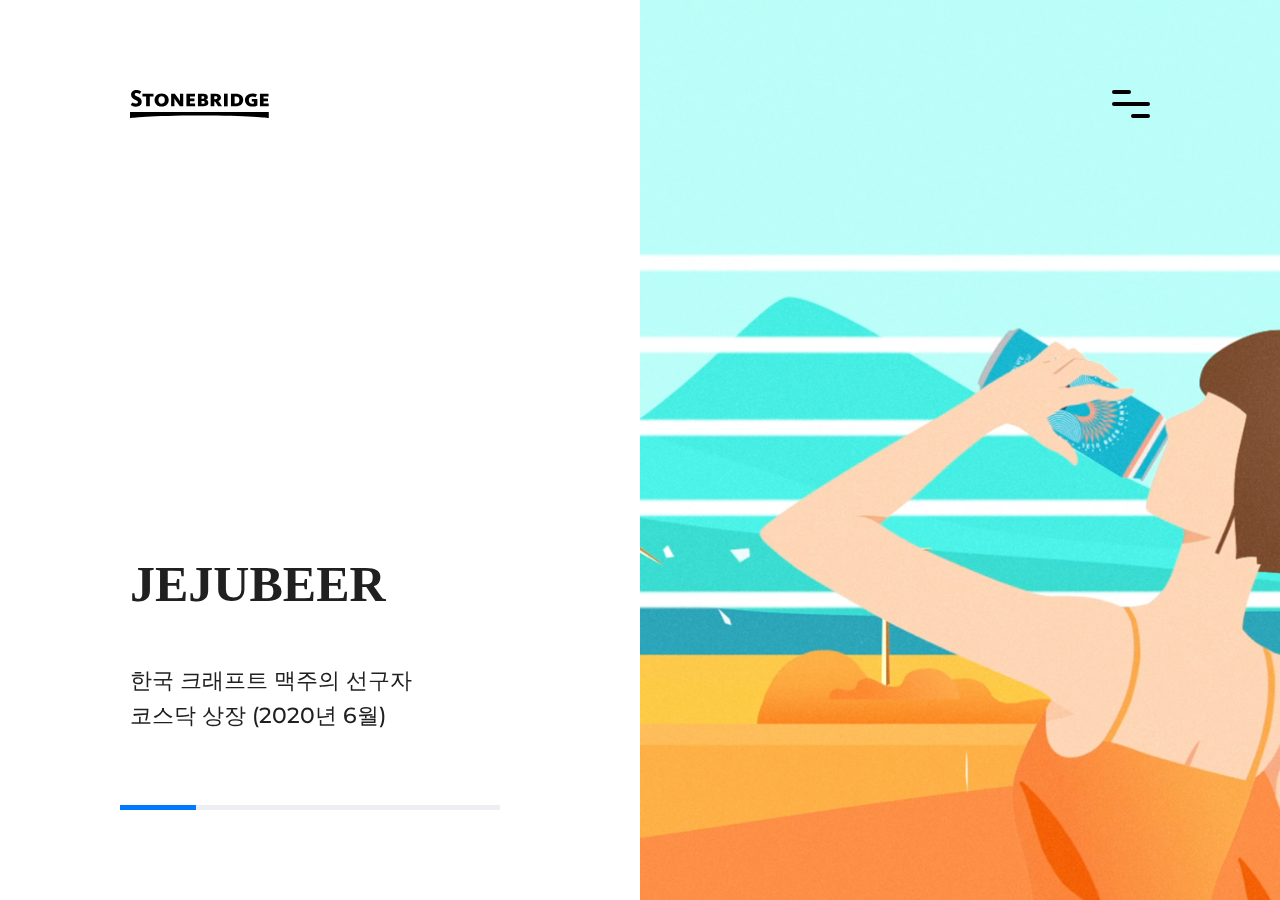
==== commit 428830e9: "Add files via upload" ====
--- a/index.html
+++ b/index.html
@@ -102,8 +102,6 @@
                     <!-- end swiper-slide -->
                 </div>
                 <!-- end swiper-wrapper -->
-                <!-- <div class="swiper-button-prev"></div>
-                <div class="swiper-button-next"></div> -->
                 <div class="swiper-pagination"></div>
             </div>
         </div>
@@ -125,13 +123,9 @@
                 },
                 slidesPerView: 1,
                 loop: true,
-                navigation: {
-                    nextEl: ".swiper-button-next",
-                    prevEl: ".swiper-button-prev",
-                },
                 autoplay: {
                     delay: 2500,
-                    
+
                     disableOnInteraction: false,
                 },
             });
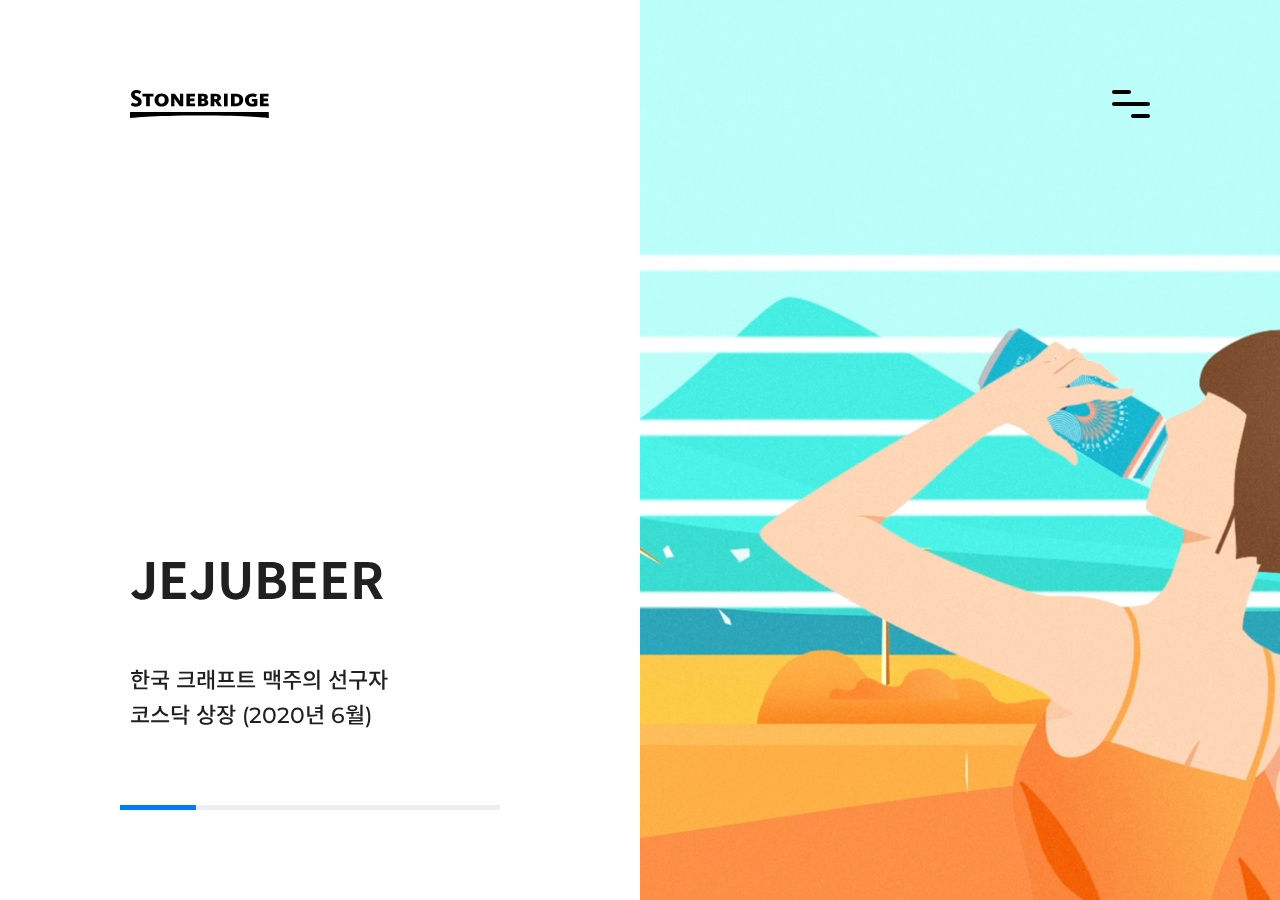
==== commit 2ee154dd: "Add files via upload" ====
--- a/index.html
+++ b/index.html
@@ -30,7 +30,7 @@
         <div id="main">
             <div class="swiper-container mySwiper">
                 <div class="swiper-wrapper">
-                    <div class="swiper-slide" onclick="location.href='https://stonebridge.gabia.io/'">
+                    <div class="swiper-slide">
                         <div class="slide-txt">
                             <div class="pos-txt">
                                 <h1>JEJUBEER</h1>
